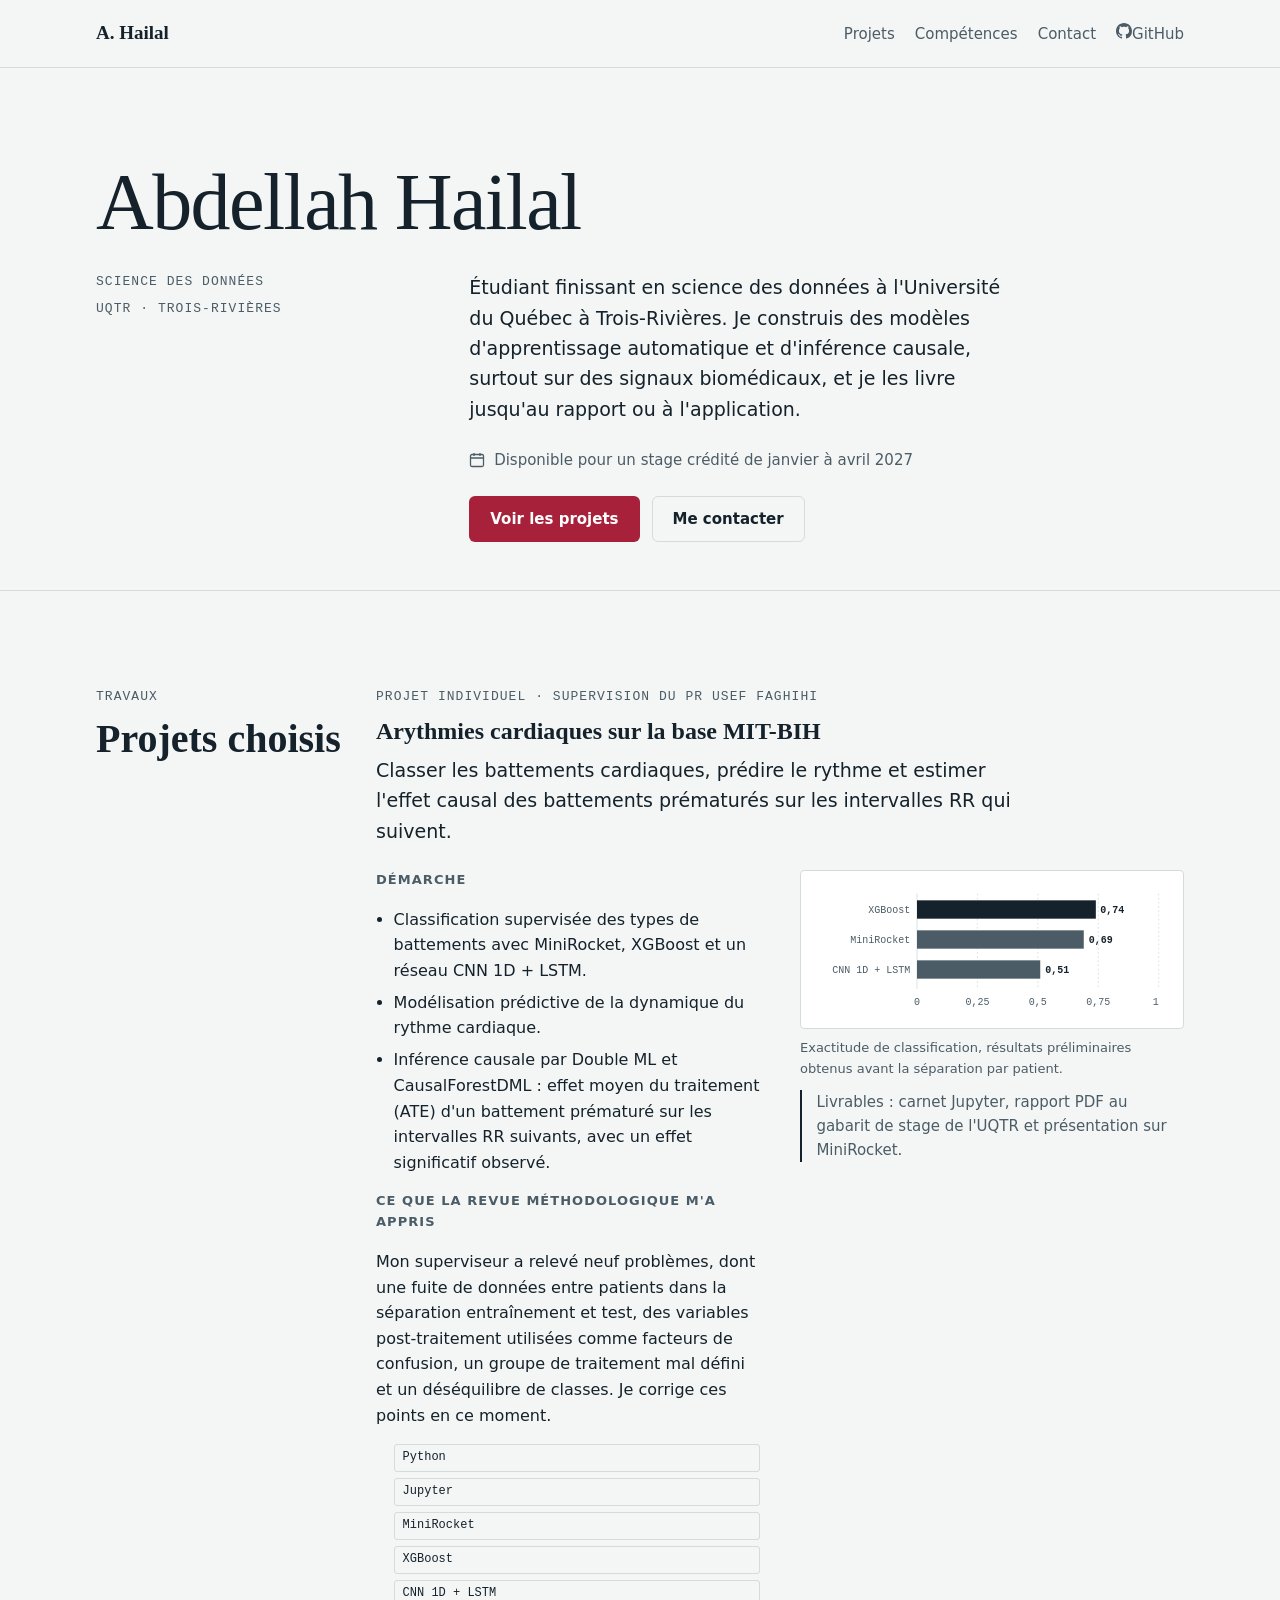
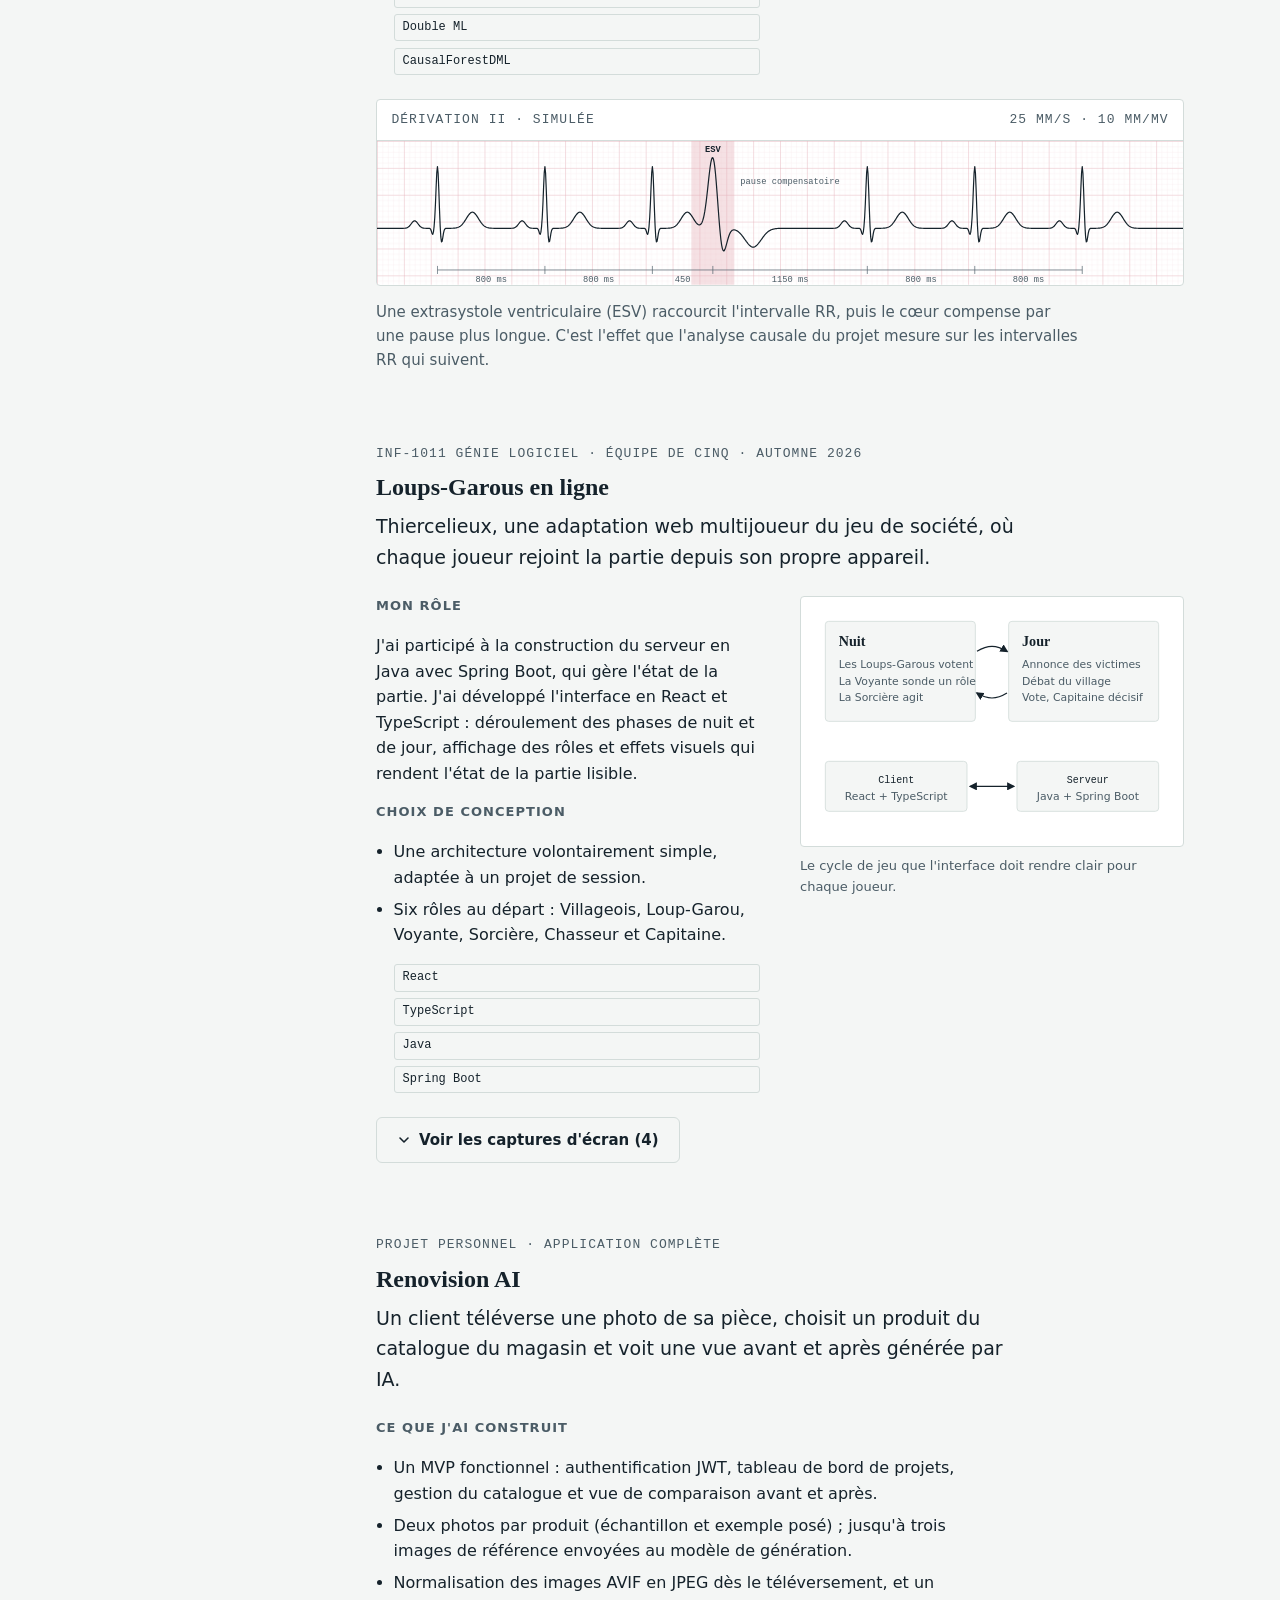
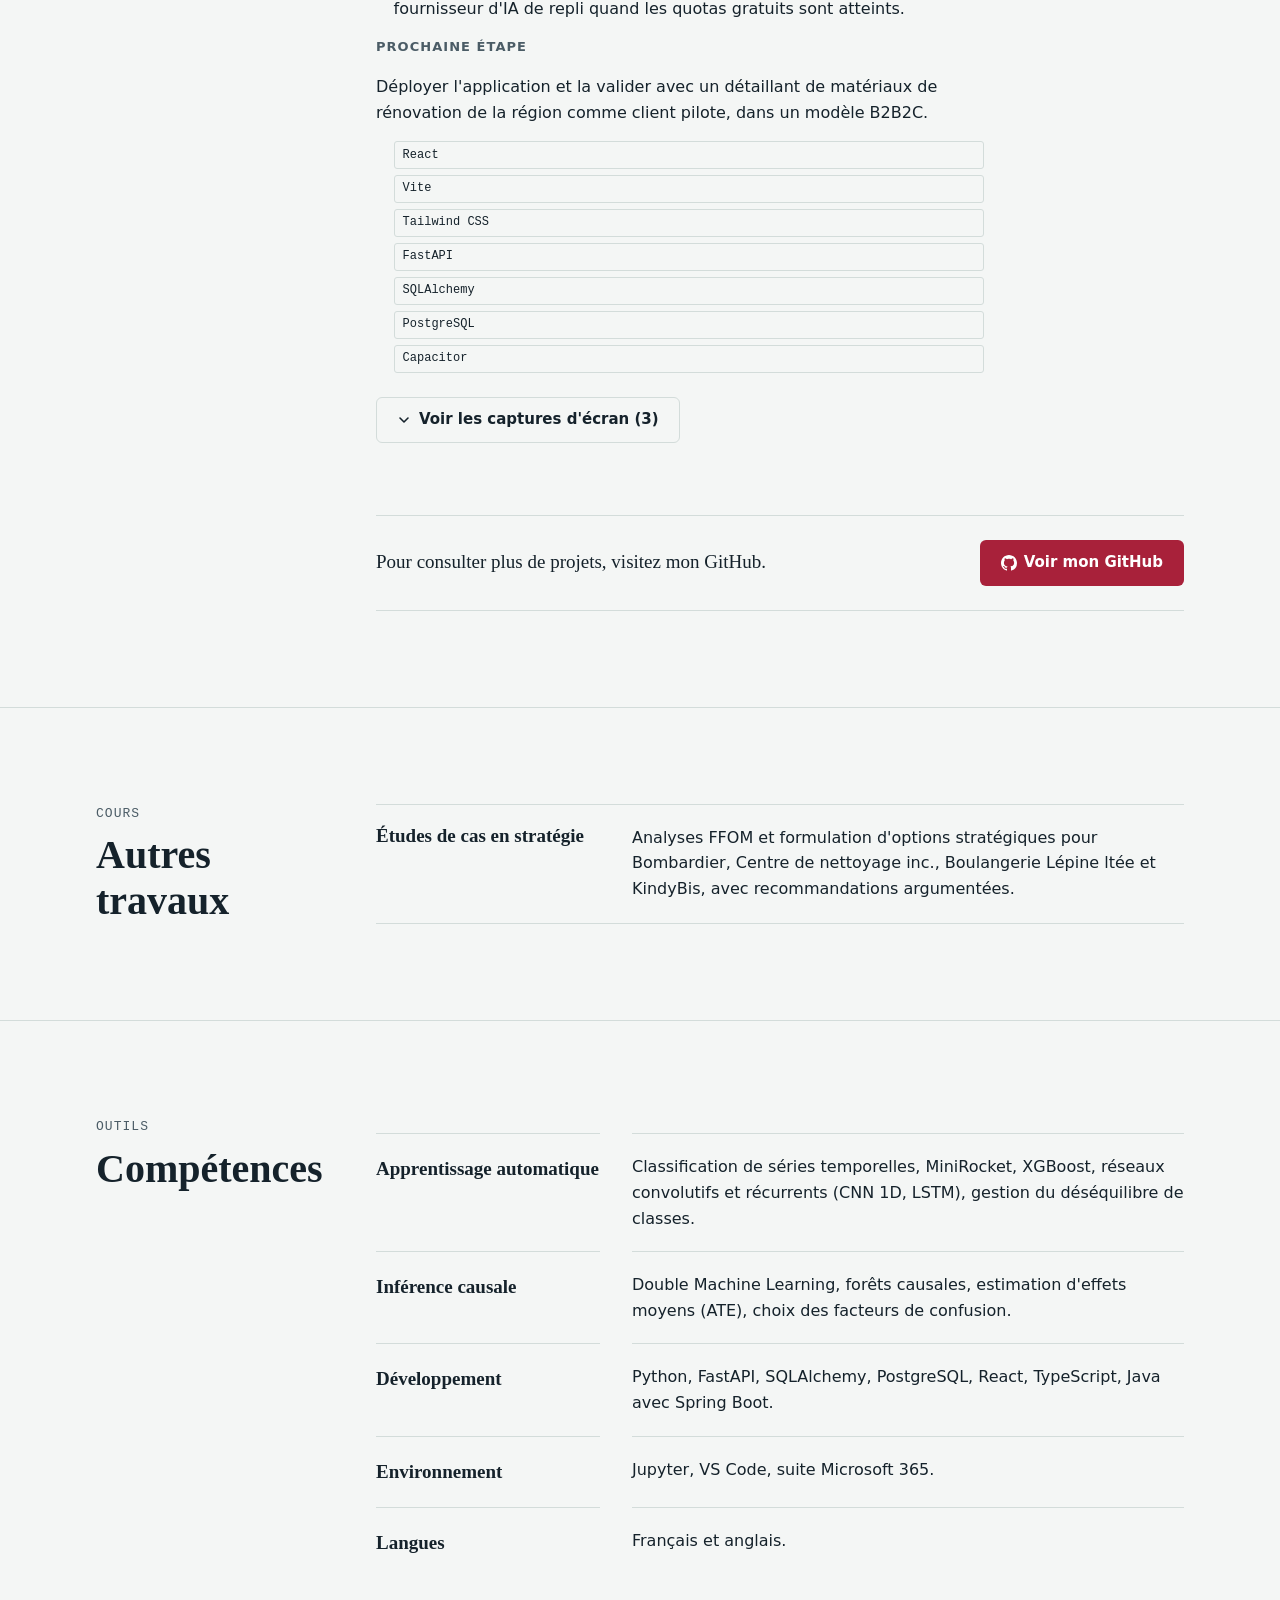
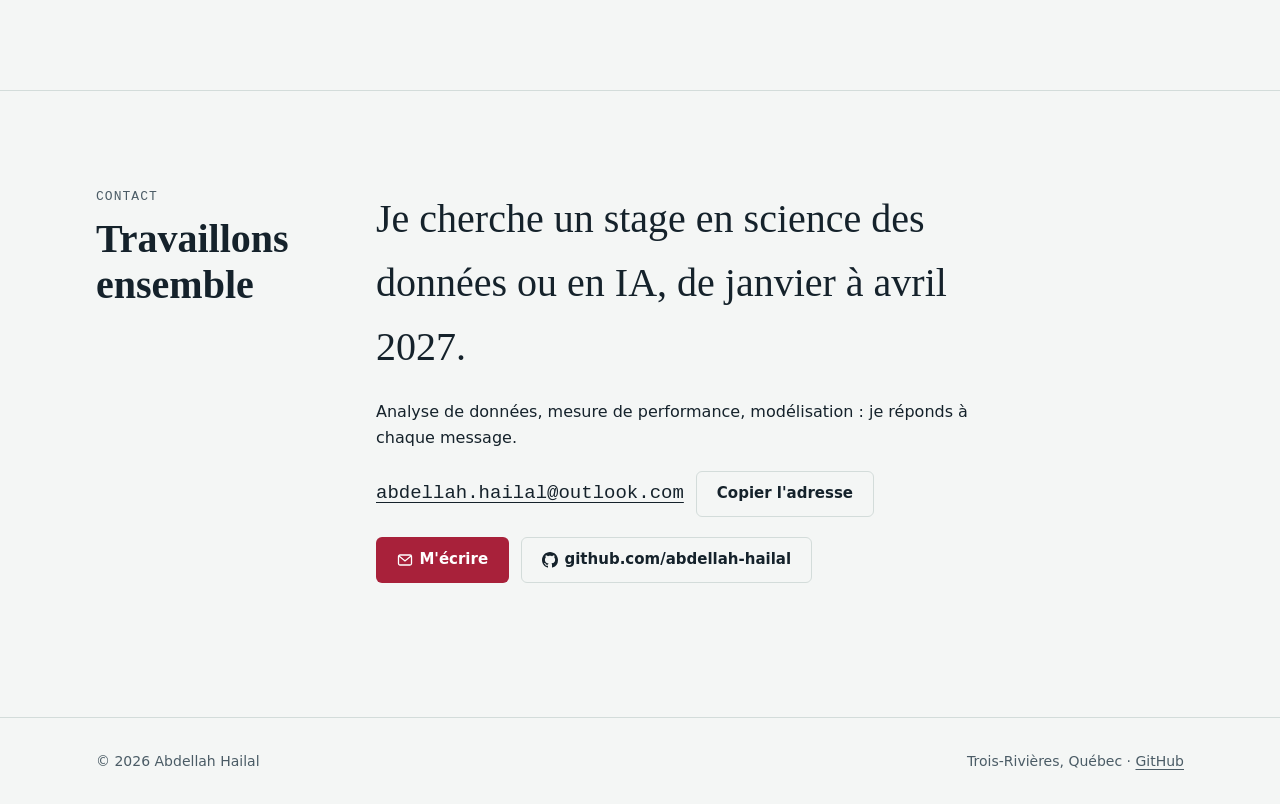
==== index.html @ 1c00f809 "Premier déploiement du portfolio Co-Authored-By: Claude Opus 5.5 <noreply@anthropic.com> Claude-Sess" ====
<!doctype html>
<html lang="fr-CA">
<head>
  <meta charset="utf-8">
  <meta name="viewport" content="width=device-width, initial-scale=1, viewport-fit=cover">
  <title>Abdellah Hailal · Science des données</title>
  <meta name="description" content="Portfolio d'Abdellah Hailal, étudiant finissant en science des données à l'UQTR : classification d'arythmies cardiaques, inférence causale, développement web et IA appliquée.">
  <meta name="author" content="Abdellah Hailal">
  <link rel="canonical" href="https://hailal.com/">
  <meta name="theme-color" content="#F4F6F5" media="(prefers-color-scheme: light)">
  <meta name="theme-color" content="#0E151A" media="(prefers-color-scheme: dark)">
  <meta property="og:type" content="profile">
  <meta property="og:locale" content="fr_CA">
  <meta property="og:site_name" content="Abdellah Hailal">
  <meta property="og:title" content="Abdellah Hailal · Science des données">
  <meta property="og:description" content="Apprentissage automatique appliqué, inférence causale et signaux biomédicaux. Disponible pour un stage de janvier à avril 2027.">
  <meta property="og:url" content="https://hailal.com/">
  <meta property="og:image" content="https://hailal.com/assets/img/og-image.png">
  <meta property="og:image:width" content="1200">
  <meta property="og:image:height" content="630">
  <meta property="og:image:alt" content="Abdellah Hailal, science des données, sur un tracé ECG">
  <meta name="twitter:card" content="summary_large_image">
  <link rel="icon" href="assets/img/favicon.svg" type="image/svg+xml">
  <link rel="stylesheet" href="assets/css/styles.css">
  <script src="assets/js/main.js" defer></script>
  <script type="application/ld+json">
  {"@context":"https://schema.org","@type":"Person","name":"Abdellah Hailal","jobTitle":"Étudiant en science des données","email":"mailto:abdellah.hailal@outlook.com","url":"https://hailal.com/","sameAs":["https://github.com/abdellah-hailal"],"alumniOf":{"@type":"CollegeOrUniversity","name":"Université du Québec à Trois-Rivières"},"address":{"@type":"PostalAddress","addressLocality":"Trois-Rivières","addressRegion":"QC","addressCountry":"CA"},"knowsAbout":["Apprentissage automatique","Inférence causale","Signaux biomédicaux","Science des données"]}
  </script>
</head>
<body>
<a class="skip" href="#contenu">Aller au contenu</a>

<header class="site-header">
  <div class="wrap">
    <a class="brand" href="#haut">A. Hailal</a>
    <nav class="nav" aria-label="Navigation principale">
      <ul>
        <li><a href="#projets">Projets</a></li>
        <li class="nav-hide"><a href="#competences">Compétences</a></li>
        <li><a href="#contact">Contact</a></li>
        <li><a class="ext" href="https://github.com/abdellah-hailal" rel="noopener" target="_blank"><svg width="16" height="16" viewBox="0 0 16 16" aria-hidden="true" focusable="false"><path fill="currentColor" d="M8 0C3.58 0 0 3.58 0 8c0 3.54 2.29 6.53 5.47 7.59.4.07.55-.17.55-.38 0-.19-.01-.82-.01-1.49-2.01.37-2.53-.49-2.69-.94-.09-.23-.48-.94-.82-1.13-.28-.15-.68-.52-.01-.53.63-.01 1.08.58 1.23.82.72 1.21 1.87.87 2.33.66.07-.52.28-.87.51-1.07-1.78-.2-3.64-.89-3.64-3.95 0-.87.31-1.59.82-2.15-.08-.2-.36-1.02.08-2.12 0 0 .67-.21 2.2.82.64-.18 1.32-.27 2-.27.68 0 1.36.09 2 .27 1.53-1.04 2.2-.82 2.2-.82.44 1.1.16 1.92.08 2.12.51.56.82 1.27.82 2.15 0 3.07-1.87 3.75-3.65 3.95.29.25.54.73.54 1.48 0 1.07-.01 1.93-.01 2.2 0 .21.15.46.55.38A8.013 8.013 0 0016 8c0-4.42-3.58-8-8-8z"/></svg>GitHub<span class="visually-hidden"> (nouvel onglet)</span></a></li>
      </ul>
    </nav>
  </div>
</header>

<main id="contenu">
  <section class="hero" id="haut" aria-labelledby="titre">
    <div class="wrap">
      <div class="hero-grid">
        <h1 id="titre">Abdellah Hailal</h1>
        <div class="hero-meta">
          <span class="label">Science des données</span>
          <span class="label">UQTR · Trois-Rivières</span>
        </div>
        <div class="hero-body">
          <p class="lead">Étudiant finissant en science des données à l'Université du Québec à Trois-Rivières. Je construis des modèles d'apprentissage automatique et d'inférence causale, surtout sur des signaux biomédicaux, et je les livre jusqu'au rapport ou à l'application.</p>
          <p class="status">
            <svg width="16" height="16" viewBox="0 0 16 16" aria-hidden="true" focusable="false"><rect x="1.5" y="2.5" width="13" height="12" rx="1.5" fill="none" stroke="currentColor" stroke-width="1.3"/><path d="M1.5 6h13M5 1v3M11 1v3" stroke="currentColor" stroke-width="1.3" fill="none"/></svg>
            Disponible pour un stage crédité de janvier à avril 2027
          </p>
          <div class="actions">
            <a class="btn btn-primary" href="#projets">Voir les projets</a>
            <a class="btn btn-ghost" href="#contact">Me contacter</a>
          </div>
        </div>
      </div>

    </div>
  </section>

  <section class="section" id="projets" aria-labelledby="projets-titre">
    <div class="wrap section-grid">
      <div class="section-head">
        <span class="label">Travaux</span>
        <h2 id="projets-titre">Projets choisis</h2>
      </div>
      <div class="section-body">

        <article class="project" aria-labelledby="p1">
          <div class="project-top">
            <span class="label">Projet individuel · Supervision du Pr Usef Faghihi</span>
            <h3 id="p1">Arythmies cardiaques sur la base MIT-BIH</h3>
            <p class="summary">Classer les battements cardiaques, prédire le rythme et estimer l'effet causal des battements prématurés sur les intervalles RR qui suivent.</p>
          </div>
          <div class="project-cols">
            <div class="prose">
              <h4>Démarche</h4>
              <ul>
                <li>Classification supervisée des types de battements avec MiniRocket, XGBoost et un réseau CNN 1D + LSTM.</li>
                <li>Modélisation prédictive de la dynamique du rythme cardiaque.</li>
                <li>Inférence causale par Double ML et CausalForestDML : effet moyen du traitement (ATE) d'un battement prématuré sur les intervalles RR suivants, avec un effet significatif observé.</li>
              </ul>
              <h4>Ce que la revue méthodologique m'a appris</h4>
              <p>Mon superviseur a relevé neuf problèmes, dont une fuite de données entre patients dans la séparation entraînement et test, des variables post-traitement utilisées comme facteurs de confusion, un groupe de traitement mal défini et un déséquilibre de classes. Je corrige ces points en ce moment.</p>
              <ul class="tags" aria-label="Outils">
                <li>Python</li><li>Jupyter</li><li>MiniRocket</li><li>XGBoost</li><li>CNN 1D + LSTM</li><li>Double ML</li><li>CausalForestDML</li>
              </ul>
            </div>
            <figure class="figure">
              <div class="panel">
                <svg class="chart" viewBox="0 0 420 150" role="img" aria-labelledby="c1t c1d">
                  <title id="c1t">Exactitude par modèle</title>
                  <desc id="c1d">XGBoost 0,74, MiniRocket 0,69, CNN 1D plus LSTM 0,51, sur une échelle de 0 à 1.</desc>
                  <g>
                    <line class="axis" x1="120" y1="8" x2="120" y2="122"/>
                    <line class="axis" x1="192.5" y1="8" x2="192.5" y2="122" stroke-dasharray="2 3"/>
                    <line class="axis" x1="265" y1="8" x2="265" y2="122" stroke-dasharray="2 3"/>
                    <line class="axis" x1="337.5" y1="8" x2="337.5" y2="122" stroke-dasharray="2 3"/>
                    <line class="axis" x1="410" y1="8" x2="410" y2="122" stroke-dasharray="2 3"/>
                  </g>
                  <text x="112" y="31" text-anchor="end">XGBoost</text>
                  <rect class="bar-top" x="120" y="16" width="214.6" height="22"/>
                  <text class="val" x="340" y="31">0,74</text>
                  <text x="112" y="67" text-anchor="end">MiniRocket</text>
                  <rect class="bar" x="120" y="52" width="200.1" height="22"/>
                  <text class="val" x="326" y="67">0,69</text>
                  <text x="112" y="103" text-anchor="end">CNN 1D + LSTM</text>
                  <rect class="bar" x="120" y="88" width="147.9" height="22"/>
                  <text class="val" x="274" y="103">0,51</text>
                  <text x="120" y="142" text-anchor="middle">0</text>
                  <text x="192.5" y="142" text-anchor="middle">0,25</text>
                  <text x="265" y="142" text-anchor="middle">0,5</text>
                  <text x="337.5" y="142" text-anchor="middle">0,75</text>
                  <text x="410" y="142" text-anchor="end">1</text>
                </svg>
              </div>
              <figcaption>Exactitude de classification, résultats préliminaires obtenus avant la séparation par patient.</figcaption>
              <p class="note">Livrables : carnet Jupyter, rapport PDF au gabarit de stage de l'UQTR et présentation sur MiniRocket.</p>
            </figure>
          </div>
          <figure class="strip" aria-labelledby="strip-cap">
            <div class="strip-frame">
              <div class="strip-head">
                <span class="label">Dérivation II · simulée</span>
                <span class="label">25 mm/s · 10 mm/mV</span>
              </div>
              <svg viewBox="0 0 1200 214" role="img" aria-labelledby="ecg-title ecg-desc">
                <title id="ecg-title">Tracé ECG avec une extrasystole ventriculaire</title>
                <desc id="ecg-desc">Six secondes de rythme sinusal à intervalles RR de 800 ms, interrompu par une extrasystole ventriculaire précoce à 450 ms suivie d'une pause compensatoire de 1150 ms.</desc>
                <defs>
                  <pattern id="g-minor" width="8" height="8" patternUnits="userSpaceOnUse"><path d="M8 0H0V8" fill="none" class="grid-minor" stroke-width="0.6"/></pattern>
                  <pattern id="g-major" width="40" height="40" patternUnits="userSpaceOnUse"><rect width="40" height="40" fill="url(#g-minor)"/><path d="M40 0H0V40" fill="none" class="grid-major" stroke-width="1"/></pattern>
                </defs>
                <rect width="1200" height="214" fill="url(#g-major)"/>
                <rect class="pvc-band" x="468" y="0" width="64" height="214"/>
                <path class="trace" pathLength="1" d="M0.0 130.0 L1.0 130.0 L2.0 130.0 L3.0 130.0 L4.0 130.0 L5.0 130.0 L6.0 130.0 L7.0 130.0 L8.0 130.0 L9.0 130.0 L10.0 130.0 L11.0 130.0 L12.0 130.0 L13.0 130.0 L14.0 130.0 L15.0 130.0 L16.0 130.0 L17.0 130.0 L18.0 130.0 L19.0 130.0 L20.0 130.0 L21.0 130.0 L22.0 130.0 L23.0 130.0 L24.0 130.0 L25.0 130.0 L26.0 130.0 L27.0 130.0 L28.0 130.0 L29.0 130.0 L30.0 130.0 L31.0 130.0 L32.0 130.0 L33.0 130.0 L34.0 130.0 L35.0 130.0 L36.0 130.0 L37.0 130.0 L38.0 130.0 L39.0 130.0 L40.0 129.9 L41.0 129.9 L42.0 129.8 L43.0 129.6 L44.0 129.4 L45.0 129.0 L46.0 128.5 L47.0 127.8 L48.0 126.9 L49.0 125.8 L50.0 124.5 L51.0 123.2 L52.0 121.9 L53.0 120.6 L54.0 119.7 L55.0 119.0 L56.0 118.8 L57.0 119.0 L58.0 119.7 L59.0 120.6 L60.0 121.9 L61.0 123.2 L62.0 124.5 L63.0 125.8 L64.0 126.9 L65.0 127.8 L66.0 128.5 L67.0 129.0 L68.0 129.4 L69.0 129.6 L70.0 129.8 L71.0 129.9 L72.0 129.9 L73.0 130.0 L74.0 130.0 L75.0 130.0 L76.0 130.0 L77.0 130.0 L78.0 130.1 L79.0 130.4 L80.0 131.7 L81.0 134.4 L82.0 137.8 L83.0 139.0 L84.0 135.7 L85.0 127.4 L86.0 114.0 L87.0 94.1 L88.0 69.2 L89.0 47.1 L90.0 38.2 L91.0 48.0 L92.0 72.2 L93.0 101.0 L94.0 126.0 L95.0 142.8 L96.0 150.2 L97.0 149.2 L98.0 143.5 L99.0 137.3 L100.0 133.0 L101.0 131.0 L102.0 130.2 L103.0 130.0 L104.0 130.0 L105.0 130.0 L106.0 130.0 L107.0 130.0 L108.0 130.0 L109.0 130.0 L110.0 130.0 L111.0 129.9 L112.0 129.9 L113.0 129.9 L114.0 129.8 L115.0 129.7 L116.0 129.6 L117.0 129.5 L118.0 129.3 L119.0 129.1 L120.0 128.8 L121.0 128.4 L122.0 128.0 L123.0 127.4 L124.0 126.8 L125.0 126.0 L126.0 125.1 L127.0 124.0 L128.0 122.8 L129.0 121.5 L130.0 120.1 L131.0 118.6 L132.0 117.1 L133.0 115.4 L134.0 113.8 L135.0 112.3 L136.0 110.8 L137.0 109.4 L138.0 108.3 L139.0 107.3 L140.0 106.6 L141.0 106.1 L142.0 106.0 L143.0 106.1 L144.0 106.6 L145.0 107.3 L146.0 108.3 L147.0 109.4 L148.0 110.8 L149.0 112.3 L150.0 113.8 L151.0 115.4 L152.0 117.1 L153.0 118.6 L154.0 120.1 L155.0 121.5 L156.0 122.8 L157.0 124.0 L158.0 125.1 L159.0 126.0 L160.0 126.8 L161.0 127.4 L162.0 128.0 L163.0 128.4 L164.0 128.8 L165.0 129.1 L166.0 129.3 L167.0 129.5 L168.0 129.6 L169.0 129.7 L170.0 129.8 L171.0 129.9 L172.0 129.9 L173.0 129.9 L174.0 130.0 L175.0 130.0 L176.0 130.0 L177.0 130.0 L178.0 130.0 L179.0 130.0 L180.0 130.0 L181.0 130.0 L182.0 130.0 L183.0 130.0 L184.0 130.0 L185.0 130.0 L186.0 130.0 L187.0 130.0 L188.0 130.0 L189.0 130.0 L190.0 130.0 L191.0 130.0 L192.0 130.0 L193.0 130.0 L194.0 130.0 L195.0 130.0 L196.0 130.0 L197.0 130.0 L198.0 130.0 L199.0 130.0 L200.0 129.9 L201.0 129.9 L202.0 129.8 L203.0 129.6 L204.0 129.4 L205.0 129.0 L206.0 128.5 L207.0 127.8 L208.0 126.9 L209.0 125.8 L210.0 124.5 L211.0 123.2 L212.0 121.9 L213.0 120.6 L214.0 119.7 L215.0 119.0 L216.0 118.8 L217.0 119.0 L218.0 119.7 L219.0 120.6 L220.0 121.9 L221.0 123.2 L222.0 124.5 L223.0 125.8 L224.0 126.9 L225.0 127.8 L226.0 128.5 L227.0 129.0 L228.0 129.4 L229.0 129.6 L230.0 129.8 L231.0 129.9 L232.0 129.9 L233.0 130.0 L234.0 130.0 L235.0 130.0 L236.0 130.0 L237.0 130.0 L238.0 130.1 L239.0 130.4 L240.0 131.7 L241.0 134.4 L242.0 137.8 L243.0 139.0 L244.0 135.7 L245.0 127.4 L246.0 114.0 L247.0 94.1 L248.0 69.2 L249.0 47.1 L250.0 38.2 L251.0 48.0 L252.0 72.2 L253.0 101.0 L254.0 126.0 L255.0 142.8 L256.0 150.2 L257.0 149.2 L258.0 143.5 L259.0 137.3 L260.0 133.0 L261.0 131.0 L262.0 130.2 L263.0 130.0 L264.0 130.0 L265.0 130.0 L266.0 130.0 L267.0 130.0 L268.0 130.0 L269.0 130.0 L270.0 130.0 L271.0 129.9 L272.0 129.9 L273.0 129.9 L274.0 129.8 L275.0 129.7 L276.0 129.6 L277.0 129.5 L278.0 129.3 L279.0 129.1 L280.0 128.8 L281.0 128.4 L282.0 128.0 L283.0 127.4 L284.0 126.8 L285.0 126.0 L286.0 125.1 L287.0 124.0 L288.0 122.8 L289.0 121.5 L290.0 120.1 L291.0 118.6 L292.0 117.1 L293.0 115.4 L294.0 113.8 L295.0 112.3 L296.0 110.8 L297.0 109.4 L298.0 108.3 L299.0 107.3 L300.0 106.6 L301.0 106.1 L302.0 106.0 L303.0 106.1 L304.0 106.6 L305.0 107.3 L306.0 108.3 L307.0 109.4 L308.0 110.8 L309.0 112.3 L310.0 113.8 L311.0 115.4 L312.0 117.1 L313.0 118.6 L314.0 120.1 L315.0 121.5 L316.0 122.8 L317.0 124.0 L318.0 125.1 L319.0 126.0 L320.0 126.8 L321.0 127.4 L322.0 128.0 L323.0 128.4 L324.0 128.8 L325.0 129.1 L326.0 129.3 L327.0 129.5 L328.0 129.6 L329.0 129.7 L330.0 129.8 L331.0 129.9 L332.0 129.9 L333.0 129.9 L334.0 130.0 L335.0 130.0 L336.0 130.0 L337.0 130.0 L338.0 130.0 L339.0 130.0 L340.0 130.0 L341.0 130.0 L342.0 130.0 L343.0 130.0 L344.0 130.0 L345.0 130.0 L346.0 130.0 L347.0 130.0 L348.0 130.0 L349.0 130.0 L350.0 130.0 L351.0 130.0 L352.0 130.0 L353.0 130.0 L354.0 130.0 L355.0 130.0 L356.0 130.0 L357.0 130.0 L358.0 130.0 L359.0 130.0 L360.0 129.9 L361.0 129.9 L362.0 129.8 L363.0 129.6 L364.0 129.4 L365.0 129.0 L366.0 128.5 L367.0 127.8 L368.0 126.9 L369.0 125.8 L370.0 124.5 L371.0 123.2 L372.0 121.9 L373.0 120.6 L374.0 119.7 L375.0 119.0 L376.0 118.8 L377.0 119.0 L378.0 119.7 L379.0 120.6 L380.0 121.9 L381.0 123.2 L382.0 124.5 L383.0 125.8 L384.0 126.9 L385.0 127.8 L386.0 128.5 L387.0 129.0 L388.0 129.4 L389.0 129.6 L390.0 129.8 L391.0 129.9 L392.0 129.9 L393.0 130.0 L394.0 130.0 L395.0 130.0 L396.0 130.0 L397.0 130.0 L398.0 130.1 L399.0 130.4 L400.0 131.7 L401.0 134.4 L402.0 137.8 L403.0 139.0 L404.0 135.7 L405.0 127.4 L406.0 114.0 L407.0 94.1 L408.0 69.2 L409.0 47.1 L410.0 38.2 L411.0 48.0 L412.0 72.2 L413.0 101.0 L414.0 126.0 L415.0 142.8 L416.0 150.2 L417.0 149.2 L418.0 143.5 L419.0 137.3 L420.0 133.0 L421.0 131.0 L422.0 130.2 L423.0 130.0 L424.0 130.0 L425.0 130.0 L426.0 130.0 L427.0 130.0 L428.0 130.0 L429.0 130.0 L430.0 130.0 L431.0 129.9 L432.0 129.9 L433.0 129.9 L434.0 129.8 L435.0 129.7 L436.0 129.6 L437.0 129.5 L438.0 129.3 L439.0 129.1 L440.0 128.8 L441.0 128.4 L442.0 128.0 L443.0 127.4 L444.0 126.8 L445.0 126.0 L446.0 125.1 L447.0 124.0 L448.0 122.8 L449.0 121.5 L450.0 120.1 L451.0 118.6 L452.0 117.1 L453.0 115.4 L454.0 113.8 L455.0 112.3 L456.0 110.8 L457.0 109.4 L458.0 108.3 L459.0 107.3 L460.0 106.6 L461.0 106.1 L462.0 106.0 L463.0 106.1 L464.0 106.6 L465.0 107.3 L466.0 108.3 L467.0 109.4 L468.0 110.8 L469.0 112.3 L470.0 113.8 L471.0 115.4 L472.0 117.0 L473.0 118.6 L474.0 120.0 L475.0 121.4 L476.0 122.5 L477.0 123.5 L478.0 124.3 L479.0 124.8 L480.0 124.9 L481.0 124.7 L482.0 124.0 L483.0 122.8 L484.0 120.9 L485.0 118.2 L486.0 114.7 L487.0 110.2 L488.0 104.8 L489.0 98.3 L490.0 90.9 L491.0 82.6 L492.0 73.8 L493.0 64.5 L494.0 55.3 L495.0 46.6 L496.0 38.7 L497.0 32.3 L498.0 27.6 L499.0 25.0 L500.0 24.9 L501.0 27.3 L502.0 32.3 L503.0 39.7 L504.0 49.2 L505.0 60.6 L506.0 73.3 L507.0 86.8 L508.0 100.5 L509.0 113.8 L510.0 126.3 L511.0 137.4 L512.0 146.8 L513.0 154.2 L514.0 159.4 L515.0 162.5 L516.0 163.7 L517.0 163.2 L518.0 161.3 L519.0 158.5 L520.0 155.0 L521.0 151.2 L522.0 147.5 L523.0 144.0 L524.0 141.0 L525.0 138.4 L526.0 136.4 L527.0 134.8 L528.0 133.7 L529.0 132.9 L530.0 132.5 L531.0 132.3 L532.0 132.3 L533.0 132.5 L534.0 132.8 L535.0 133.3 L536.0 133.8 L537.0 134.5 L538.0 135.2 L539.0 136.1 L540.0 137.0 L541.0 138.0 L542.0 139.1 L543.0 140.3 L544.0 141.5 L545.0 142.8 L546.0 144.2 L547.0 145.6 L548.0 147.0 L549.0 148.4 L550.0 149.8 L551.0 151.1 L552.0 152.4 L553.0 153.6 L554.0 154.7 L555.0 155.7 L556.0 156.5 L557.0 157.1 L558.0 157.6 L559.0 157.9 L560.0 158.0 L561.0 157.9 L562.0 157.6 L563.0 157.1 L564.0 156.5 L565.0 155.7 L566.0 154.7 L567.0 153.6 L568.0 152.4 L569.0 151.1 L570.0 149.8 L571.0 148.4 L572.0 147.0 L573.0 145.6 L574.0 144.2 L575.0 142.8 L576.0 141.5 L577.0 140.3 L578.0 139.1 L579.0 138.0 L580.0 137.0 L581.0 136.1 L582.0 135.2 L583.0 134.5 L584.0 133.8 L585.0 133.2 L586.0 132.7 L587.0 132.2 L588.0 131.8 L589.0 131.5 L590.0 131.2 L591.0 131.0 L592.0 130.8 L593.0 130.6 L594.0 130.5 L595.0 130.4 L596.0 130.3 L597.0 130.2 L598.0 130.2 L599.0 130.1 L600.0 130.1 L601.0 130.1 L602.0 130.1 L603.0 130.0 L604.0 130.0 L605.0 130.0 L606.0 130.0 L607.0 130.0 L608.0 130.0 L609.0 130.0 L610.0 130.0 L611.0 130.0 L612.0 130.0 L613.0 130.0 L614.0 130.0 L615.0 130.0 L616.0 130.0 L617.0 130.0 L618.0 130.0 L619.0 130.0 L620.0 130.0 L621.0 130.0 L622.0 130.0 L623.0 130.0 L624.0 130.0 L625.0 130.0 L626.0 130.0 L627.0 130.0 L628.0 130.0 L629.0 130.0 L630.0 130.0 L631.0 130.0 L632.0 130.0 L633.0 130.0 L634.0 130.0 L635.0 130.0 L636.0 130.0 L637.0 130.0 L638.0 130.0 L639.0 130.0 L640.0 130.0 L641.0 130.0 L642.0 130.0 L643.0 130.0 L644.0 130.0 L645.0 130.0 L646.0 130.0 L647.0 130.0 L648.0 130.0 L649.0 130.0 L650.0 130.0 L651.0 130.0 L652.0 130.0 L653.0 130.0 L654.0 130.0 L655.0 130.0 L656.0 130.0 L657.0 130.0 L658.0 130.0 L659.0 130.0 L660.0 130.0 L661.0 130.0 L662.0 130.0 L663.0 130.0 L664.0 130.0 L665.0 130.0 L666.0 130.0 L667.0 130.0 L668.0 130.0 L669.0 130.0 L670.0 130.0 L671.0 130.0 L672.0 130.0 L673.0 130.0 L674.0 130.0 L675.0 130.0 L676.0 130.0 L677.0 130.0 L678.0 130.0 L679.0 130.0 L680.0 129.9 L681.0 129.9 L682.0 129.8 L683.0 129.6 L684.0 129.4 L685.0 129.0 L686.0 128.5 L687.0 127.8 L688.0 126.9 L689.0 125.8 L690.0 124.5 L691.0 123.2 L692.0 121.9 L693.0 120.6 L694.0 119.7 L695.0 119.0 L696.0 118.8 L697.0 119.0 L698.0 119.7 L699.0 120.6 L700.0 121.9 L701.0 123.2 L702.0 124.5 L703.0 125.8 L704.0 126.9 L705.0 127.8 L706.0 128.5 L707.0 129.0 L708.0 129.4 L709.0 129.6 L710.0 129.8 L711.0 129.9 L712.0 129.9 L713.0 130.0 L714.0 130.0 L715.0 130.0 L716.0 130.0 L717.0 130.0 L718.0 130.1 L719.0 130.4 L720.0 131.7 L721.0 134.4 L722.0 137.8 L723.0 139.0 L724.0 135.7 L725.0 127.4 L726.0 114.0 L727.0 94.1 L728.0 69.2 L729.0 47.1 L730.0 38.2 L731.0 48.0 L732.0 72.2 L733.0 101.0 L734.0 126.0 L735.0 142.8 L736.0 150.2 L737.0 149.2 L738.0 143.5 L739.0 137.3 L740.0 133.0 L741.0 131.0 L742.0 130.2 L743.0 130.0 L744.0 130.0 L745.0 130.0 L746.0 130.0 L747.0 130.0 L748.0 130.0 L749.0 130.0 L750.0 130.0 L751.0 129.9 L752.0 129.9 L753.0 129.9 L754.0 129.8 L755.0 129.7 L756.0 129.6 L757.0 129.5 L758.0 129.3 L759.0 129.1 L760.0 128.8 L761.0 128.4 L762.0 128.0 L763.0 127.4 L764.0 126.8 L765.0 126.0 L766.0 125.1 L767.0 124.0 L768.0 122.8 L769.0 121.5 L770.0 120.1 L771.0 118.6 L772.0 117.1 L773.0 115.4 L774.0 113.8 L775.0 112.3 L776.0 110.8 L777.0 109.4 L778.0 108.3 L779.0 107.3 L780.0 106.6 L781.0 106.1 L782.0 106.0 L783.0 106.1 L784.0 106.6 L785.0 107.3 L786.0 108.3 L787.0 109.4 L788.0 110.8 L789.0 112.3 L790.0 113.8 L791.0 115.4 L792.0 117.1 L793.0 118.6 L794.0 120.1 L795.0 121.5 L796.0 122.8 L797.0 124.0 L798.0 125.1 L799.0 126.0 L800.0 126.8 L801.0 127.4 L802.0 128.0 L803.0 128.4 L804.0 128.8 L805.0 129.1 L806.0 129.3 L807.0 129.5 L808.0 129.6 L809.0 129.7 L810.0 129.8 L811.0 129.9 L812.0 129.9 L813.0 129.9 L814.0 130.0 L815.0 130.0 L816.0 130.0 L817.0 130.0 L818.0 130.0 L819.0 130.0 L820.0 130.0 L821.0 130.0 L822.0 130.0 L823.0 130.0 L824.0 130.0 L825.0 130.0 L826.0 130.0 L827.0 130.0 L828.0 130.0 L829.0 130.0 L830.0 130.0 L831.0 130.0 L832.0 130.0 L833.0 130.0 L834.0 130.0 L835.0 130.0 L836.0 130.0 L837.0 130.0 L838.0 130.0 L839.0 130.0 L840.0 129.9 L841.0 129.9 L842.0 129.8 L843.0 129.6 L844.0 129.4 L845.0 129.0 L846.0 128.5 L847.0 127.8 L848.0 126.9 L849.0 125.8 L850.0 124.5 L851.0 123.2 L852.0 121.9 L853.0 120.6 L854.0 119.7 L855.0 119.0 L856.0 118.8 L857.0 119.0 L858.0 119.7 L859.0 120.6 L860.0 121.9 L861.0 123.2 L862.0 124.5 L863.0 125.8 L864.0 126.9 L865.0 127.8 L866.0 128.5 L867.0 129.0 L868.0 129.4 L869.0 129.6 L870.0 129.8 L871.0 129.9 L872.0 129.9 L873.0 130.0 L874.0 130.0 L875.0 130.0 L876.0 130.0 L877.0 130.0 L878.0 130.1 L879.0 130.4 L880.0 131.7 L881.0 134.4 L882.0 137.8 L883.0 139.0 L884.0 135.7 L885.0 127.4 L886.0 114.0 L887.0 94.1 L888.0 69.2 L889.0 47.1 L890.0 38.2 L891.0 48.0 L892.0 72.2 L893.0 101.0 L894.0 126.0 L895.0 142.8 L896.0 150.2 L897.0 149.2 L898.0 143.5 L899.0 137.3 L900.0 133.0 L901.0 131.0 L902.0 130.2 L903.0 130.0 L904.0 130.0 L905.0 130.0 L906.0 130.0 L907.0 130.0 L908.0 130.0 L909.0 130.0 L910.0 130.0 L911.0 129.9 L912.0 129.9 L913.0 129.9 L914.0 129.8 L915.0 129.7 L916.0 129.6 L917.0 129.5 L918.0 129.3 L919.0 129.1 L920.0 128.8 L921.0 128.4 L922.0 128.0 L923.0 127.4 L924.0 126.8 L925.0 126.0 L926.0 125.1 L927.0 124.0 L928.0 122.8 L929.0 121.5 L930.0 120.1 L931.0 118.6 L932.0 117.1 L933.0 115.4 L934.0 113.8 L935.0 112.3 L936.0 110.8 L937.0 109.4 L938.0 108.3 L939.0 107.3 L940.0 106.6 L941.0 106.1 L942.0 106.0 L943.0 106.1 L944.0 106.6 L945.0 107.3 L946.0 108.3 L947.0 109.4 L948.0 110.8 L949.0 112.3 L950.0 113.8 L951.0 115.4 L952.0 117.1 L953.0 118.6 L954.0 120.1 L955.0 121.5 L956.0 122.8 L957.0 124.0 L958.0 125.1 L959.0 126.0 L960.0 126.8 L961.0 127.4 L962.0 128.0 L963.0 128.4 L964.0 128.8 L965.0 129.1 L966.0 129.3 L967.0 129.5 L968.0 129.6 L969.0 129.7 L970.0 129.8 L971.0 129.9 L972.0 129.9 L973.0 129.9 L974.0 130.0 L975.0 130.0 L976.0 130.0 L977.0 130.0 L978.0 130.0 L979.0 130.0 L980.0 130.0 L981.0 130.0 L982.0 130.0 L983.0 130.0 L984.0 130.0 L985.0 130.0 L986.0 130.0 L987.0 130.0 L988.0 130.0 L989.0 130.0 L990.0 130.0 L991.0 130.0 L992.0 130.0 L993.0 130.0 L994.0 130.0 L995.0 130.0 L996.0 130.0 L997.0 130.0 L998.0 130.0 L999.0 130.0 L1000.0 129.9 L1001.0 129.9 L1002.0 129.8 L1003.0 129.6 L1004.0 129.4 L1005.0 129.0 L1006.0 128.5 L1007.0 127.8 L1008.0 126.9 L1009.0 125.8 L1010.0 124.5 L1011.0 123.2 L1012.0 121.9 L1013.0 120.6 L1014.0 119.7 L1015.0 119.0 L1016.0 118.8 L1017.0 119.0 L1018.0 119.7 L1019.0 120.6 L1020.0 121.9 L1021.0 123.2 L1022.0 124.5 L1023.0 125.8 L1024.0 126.9 L1025.0 127.8 L1026.0 128.5 L1027.0 129.0 L1028.0 129.4 L1029.0 129.6 L1030.0 129.8 L1031.0 129.9 L1032.0 129.9 L1033.0 130.0 L1034.0 130.0 L1035.0 130.0 L1036.0 130.0 L1037.0 130.0 L1038.0 130.1 L1039.0 130.4 L1040.0 131.7 L1041.0 134.4 L1042.0 137.8 L1043.0 139.0 L1044.0 135.7 L1045.0 127.4 L1046.0 114.0 L1047.0 94.1 L1048.0 69.2 L1049.0 47.1 L1050.0 38.2 L1051.0 48.0 L1052.0 72.2 L1053.0 101.0 L1054.0 126.0 L1055.0 142.8 L1056.0 150.2 L1057.0 149.2 L1058.0 143.5 L1059.0 137.3 L1060.0 133.0 L1061.0 131.0 L1062.0 130.2 L1063.0 130.0 L1064.0 130.0 L1065.0 130.0 L1066.0 130.0 L1067.0 130.0 L1068.0 130.0 L1069.0 130.0 L1070.0 130.0 L1071.0 129.9 L1072.0 129.9 L1073.0 129.9 L1074.0 129.8 L1075.0 129.7 L1076.0 129.6 L1077.0 129.5 L1078.0 129.3 L1079.0 129.1 L1080.0 128.8 L1081.0 128.4 L1082.0 128.0 L1083.0 127.4 L1084.0 126.8 L1085.0 126.0 L1086.0 125.1 L1087.0 124.0 L1088.0 122.8 L1089.0 121.5 L1090.0 120.1 L1091.0 118.6 L1092.0 117.1 L1093.0 115.4 L1094.0 113.8 L1095.0 112.3 L1096.0 110.8 L1097.0 109.4 L1098.0 108.3 L1099.0 107.3 L1100.0 106.6 L1101.0 106.1 L1102.0 106.0 L1103.0 106.1 L1104.0 106.6 L1105.0 107.3 L1106.0 108.3 L1107.0 109.4 L1108.0 110.8 L1109.0 112.3 L1110.0 113.8 L1111.0 115.4 L1112.0 117.1 L1113.0 118.6 L1114.0 120.1 L1115.0 121.5 L1116.0 122.8 L1117.0 124.0 L1118.0 125.1 L1119.0 126.0 L1120.0 126.8 L1121.0 127.4 L1122.0 128.0 L1123.0 128.4 L1124.0 128.8 L1125.0 129.1 L1126.0 129.3 L1127.0 129.5 L1128.0 129.6 L1129.0 129.7 L1130.0 129.8 L1131.0 129.9 L1132.0 129.9 L1133.0 129.9 L1134.0 130.0 L1135.0 130.0 L1136.0 130.0 L1137.0 130.0 L1138.0 130.0 L1139.0 130.0 L1140.0 130.0 L1141.0 130.0 L1142.0 130.0 L1143.0 130.0 L1144.0 130.0 L1145.0 130.0 L1146.0 130.0 L1147.0 130.0 L1148.0 130.0 L1149.0 130.0 L1150.0 130.0 L1151.0 130.0 L1152.0 130.0 L1153.0 130.0 L1154.0 130.0 L1155.0 130.0 L1156.0 130.0 L1157.0 130.0 L1158.0 130.0 L1159.0 130.0 L1160.0 130.0 L1161.0 130.0 L1162.0 130.0 L1163.0 130.0 L1164.0 130.0 L1165.0 130.0 L1166.0 130.0 L1167.0 130.0 L1168.0 130.0 L1169.0 130.0 L1170.0 130.0 L1171.0 130.0 L1172.0 130.0 L1173.0 130.0 L1174.0 130.0 L1175.0 130.0 L1176.0 130.0 L1177.0 130.0 L1178.0 130.0 L1179.0 130.0 L1180.0 130.0 L1181.0 130.0 L1182.0 130.0 L1183.0 130.0 L1184.0 130.0 L1185.0 130.0 L1186.0 130.0 L1187.0 130.0 L1188.0 130.0 L1189.0 130.0 L1190.0 130.0 L1191.0 130.0 L1192.0 130.0 L1193.0 130.0 L1194.0 130.0 L1195.0 130.0 L1196.0 130.0 L1197.0 130.0 L1198.0 130.0 L1199.0 130.0 L1200.0 130.0"/>
                <g class="ann">
                  <text class="ann-strong" x="500" y="16" text-anchor="middle">ESV</text>
                  <text x="615" y="64" text-anchor="middle">pause compensatoire</text>
                </g>
                <g class="rr">
                  <line x1="90" y1="192" x2="250" y2="192"/><line x1="90" y1="186" x2="90" y2="198"/><line x1="250" y1="186" x2="250" y2="198"/>
                  <text x="170" y="210" text-anchor="middle">800 ms</text>
                  <line x1="250" y1="192" x2="410" y2="192"/><line x1="410" y1="186" x2="410" y2="198"/>
                  <text x="330" y="210" text-anchor="middle">800 ms</text>
                  <line x1="410" y1="192" x2="500" y2="192"/><line x1="500" y1="186" x2="500" y2="198"/>
                  <text x="455" y="210" text-anchor="middle">450</text>
                  <line x1="500" y1="192" x2="730" y2="192"/><line x1="730" y1="186" x2="730" y2="198"/>
                  <text x="615" y="210" text-anchor="middle">1150 ms</text>
                  <line x1="730" y1="192" x2="890" y2="192"/><line x1="890" y1="186" x2="890" y2="198"/>
                  <text x="810" y="210" text-anchor="middle">800 ms</text>
                  <line x1="890" y1="192" x2="1050" y2="192"/><line x1="1050" y1="186" x2="1050" y2="198"/>
                  <text x="970" y="210" text-anchor="middle">800 ms</text>
                </g>
              </svg>
            </div>
            <figcaption id="strip-cap">Une extrasystole ventriculaire (ESV) raccourcit l'intervalle RR, puis le cœur compense par une pause plus longue. C'est l'effet que l'analyse causale du projet mesure sur les intervalles RR qui suivent.</figcaption>
          </figure>
        </article>

        <article class="project" aria-labelledby="p2">
          <div class="project-top">
            <span class="label">INF-1011 Génie logiciel · Équipe de cinq · Automne 2026</span>
            <h3 id="p2">Loups-Garous en ligne</h3>
            <p class="summary">Thiercelieux, une adaptation web multijoueur du jeu de société, où chaque joueur rejoint la partie depuis son propre appareil.</p>
          </div>
          <div class="project-cols">
            <div class="prose">
              <h4>Mon rôle</h4>
              <p>J'ai participé à la construction du serveur en Java avec Spring Boot, qui gère l'état de la partie. J'ai développé l'interface en React et TypeScript : déroulement des phases de nuit et de jour, affichage des rôles et effets visuels qui rendent l'état de la partie lisible.</p>
              <h4>Choix de conception</h4>
              <ul>
                <li>Une architecture volontairement simple, adaptée à un projet de session.</li>
                <li>Six rôles au départ : Villageois, Loup-Garou, Voyante, Sorcière, Chasseur et Capitaine.</li>
              </ul>
              <ul class="tags" aria-label="Outils">
                <li>React</li><li>TypeScript</li><li>Java</li><li>Spring Boot</li>
              </ul>
            </div>
            <figure class="figure">
              <div class="panel">
                <svg class="diagram" viewBox="0 0 420 260" role="img" aria-labelledby="d2t d2d">
                  <title id="d2t">Cycle de jeu et architecture</title>
                  <desc id="d2d">La partie alterne entre la nuit, où agissent les Loups-Garous, la Voyante et la Sorcière, et le jour, où le village débat et vote. Le client React communique avec le serveur Spring Boot.</desc>
                  <defs><marker id="ah" viewBox="0 0 10 10" refX="8" refY="5" markerWidth="7" markerHeight="7" orient="auto-start-reverse"><path class="head" d="M0 0L10 5L0 10z"/></marker></defs>
                  <rect x="10" y="10" width="180" height="120" rx="4"/>
                  <text class="node-title" x="26" y="40">Nuit</text>
                  <text x="26" y="66">Les Loups-Garous votent</text>
                  <text x="26" y="86">La Voyante sonde un rôle</text>
                  <text x="26" y="106">La Sorcière agit</text>
                  <rect x="230" y="10" width="180" height="120" rx="4"/>
                  <text class="node-title" x="246" y="40">Jour</text>
                  <text x="246" y="66">Annonce des victimes</text>
                  <text x="246" y="86">Débat du village</text>
                  <text x="246" y="106">Vote, Capitaine décisif</text>
                  <path class="arrow" d="M192 46 C 205 38, 215 38, 228 46" marker-end="url(#ah)"/>
                  <path class="arrow" d="M228 96 C 215 104, 205 104, 192 96" marker-end="url(#ah)"/>
                  <rect x="10" y="178" width="170" height="60" rx="4"/>
                  <text class="tech" x="95" y="204" text-anchor="middle">Client</text>
                  <text x="95" y="224" text-anchor="middle">React + TypeScript</text>
                  <rect x="240" y="178" width="170" height="60" rx="4"/>
                  <text class="tech" x="325" y="204" text-anchor="middle">Serveur</text>
                  <text x="325" y="224" text-anchor="middle">Java + Spring Boot</text>
                  <path class="arrow" d="M184 208 H 236" marker-start="url(#ah)" marker-end="url(#ah)"/>
                </svg>
              </div>
              <figcaption>Le cycle de jeu que l'interface doit rendre clair pour chaque joueur.</figcaption>
            </figure>
          </div>
          <details class="shots">
            <summary class="btn btn-ghost shots-toggle"><svg class="chev" width="14" height="14" viewBox="0 0 14 14" aria-hidden="true" focusable="false"><path d="M3 5l4 4 4-4" fill="none" stroke="currentColor" stroke-width="1.6" stroke-linecap="round" stroke-linejoin="round"/></svg><span class="when-closed">Voir les captures d'écran (4)</span><span class="when-open">Masquer les captures d'écran</span></summary>
            <div class="shots-body">
            <ul class="shots-grid shots-grid--desktop">
<li><figure class="shot"><a class="shot-link" href="assets/img/projets/loups-accueil-1440.webp"><img src="assets/img/projets/loups-accueil-720.webp" srcset="assets/img/projets/loups-accueil-720.webp 720w, assets/img/projets/loups-accueil-1440.webp 1440w" sizes="(min-width: 56rem) 420px, (min-width: 40rem) 45vw, 100vw" width="1440" height="900" loading="lazy" decoding="async" alt="Page d'accueil de Thiercelieux : titre Le village s'endort sur un ciel de nuit, résumé des règles et formulaire de connexion."></a><figcaption>Accueil : connexion ou création de compte, avec un rappel des règles.</figcaption></figure></li>
<li><figure class="shot"><a class="shot-link" href="assets/img/projets/loups-salle-1440.webp"><img src="assets/img/projets/loups-salle-720.webp" srcset="assets/img/projets/loups-salle-720.webp 720w, assets/img/projets/loups-salle-1440.webp 1440w" sizes="(min-width: 56rem) 420px, (min-width: 40rem) 45vw, 100vw" width="1440" height="900" loading="lazy" decoding="async" alt="Salle d'attente : cinq joueurs autour d'une table ovale, code de partie LUNE27, réglages de débat et de vote, bouton pour distribuer les cartes."></a><figcaption>Salle d'attente : les joueurs rejoignent la table avec un code et signalent qu'ils sont prêts.</figcaption></figure></li>
<li><figure class="shot"><a class="shot-link" href="assets/img/projets/loups-jour-1440.webp"><img src="assets/img/projets/loups-jour-720.webp" srcset="assets/img/projets/loups-jour-720.webp 720w, assets/img/projets/loups-jour-1440.webp 1440w" sizes="(min-width: 56rem) 420px, (min-width: 40rem) 45vw, 100vw" width="1440" height="900" loading="lazy" decoding="async" alt="Phase de jour : table du village, joueur éliminé barré, carte de rôle Voyante et Capitaine, minuterie et discussion du village."></a><figcaption>Phase de jour : rôle du joueur, minuterie, débat et ouverture du vote.</figcaption></figure></li>
<li><figure class="shot"><a class="shot-link" href="assets/img/projets/loups-fin-1440.webp"><img src="assets/img/projets/loups-fin-720.webp" srcset="assets/img/projets/loups-fin-720.webp 720w, assets/img/projets/loups-fin-1440.webp 1440w" sizes="(min-width: 56rem) 420px, (min-width: 40rem) 45vw, 100vw" width="1440" height="900" loading="lazy" decoding="async" alt="Écran de fin : titre Le village a survécu, liste des rôles révélés de chaque joueur et chronique des éliminations."></a><figcaption>Fin de partie : les cartes se retournent et la chronique résume la partie.</figcaption></figure></li>
            </ul>
            </div>
          </details>
        </article>

        <article class="project" aria-labelledby="p3">
          <div class="project-top">
            <span class="label">Projet personnel · Application complète</span>
            <h3 id="p3">Renovision AI</h3>
            <p class="summary">Un client téléverse une photo de sa pièce, choisit un produit du catalogue du magasin et voit une vue avant et après générée par IA.</p>
          </div>
          <div class="project-cols project-cols--single">
            <div class="prose">
              <h4>Ce que j'ai construit</h4>
              <ul>
                <li>Un MVP fonctionnel : authentification JWT, tableau de bord de projets, gestion du catalogue et vue de comparaison avant et après.</li>
                <li>Deux photos par produit (échantillon et exemple posé) ; jusqu'à trois images de référence envoyées au modèle de génération.</li>
                <li>Normalisation des images AVIF en JPEG dès le téléversement, et un fournisseur d'IA de repli quand les quotas gratuits sont atteints.</li>
              </ul>
              <h4>Prochaine étape</h4>
              <p>Déployer l'application et la valider avec un détaillant de matériaux de rénovation de la région comme client pilote, dans un modèle B2B2C.</p>
              <ul class="tags" aria-label="Outils">
                <li>React</li><li>Vite</li><li>Tailwind CSS</li><li>FastAPI</li><li>SQLAlchemy</li><li>PostgreSQL</li><li>Capacitor</li>
              </ul>
            </div>
          </div>
          <details class="shots">
            <summary class="btn btn-ghost shots-toggle"><svg class="chev" width="14" height="14" viewBox="0 0 14 14" aria-hidden="true" focusable="false"><path d="M3 5l4 4 4-4" fill="none" stroke="currentColor" stroke-width="1.6" stroke-linecap="round" stroke-linejoin="round"/></svg><span class="when-closed">Voir les captures d'écran (3)</span><span class="when-open">Masquer les captures d'écran</span></summary>
            <div class="shots-body">
            <ul class="shots-grid shots-grid--mobile">
<li><figure class="shot"><a class="shot-link" href="assets/img/projets/reno-projet-790.webp"><img src="assets/img/projets/reno-projet-395.webp" srcset="assets/img/projets/reno-projet-395.webp 395w, assets/img/projets/reno-projet-790.webp 790w" sizes="(min-width: 40rem) 30vw, 100vw" width="790" height="1328" loading="lazy" decoding="async" alt="Écran d'un projet Renovision AI nommé Salon principal : photo avant, rendu après, choix d'un produit de plancher et bouton Générer."></a><figcaption>Projet : photo avant, rendu après et choix du produit dans le catalogue.</figcaption></figure></li>
<li><figure class="shot"><a class="shot-link" href="assets/img/projets/reno-accueil-1216.webp"><img src="assets/img/projets/reno-accueil-608.webp" srcset="assets/img/projets/reno-accueil-608.webp 608w, assets/img/projets/reno-accueil-1216.webp 1216w" sizes="(min-width: 40rem) 30vw, 100vw" width="1216" height="2236" loading="lazy" decoding="async" alt="Trois écrans mobiles de Renovision AI : accueil avec boutons S'inscrire et Se connecter, formulaire de connexion et formulaire de création de compte."></a><figcaption>Accueil, connexion et création de compte.</figcaption></figure></li>
<li><figure class="shot"><a class="shot-link" href="assets/img/projets/reno-nouveau-1382.webp"><img src="assets/img/projets/reno-nouveau-691.webp" srcset="assets/img/projets/reno-nouveau-691.webp 691w, assets/img/projets/reno-nouveau-1382.webp 1382w" sizes="(min-width: 40rem) 30vw, 100vw" width="1382" height="1248" loading="lazy" decoding="async" alt="Deux écrans Nouveau projet : zone pour prendre ou choisir une photo, nom du projet et catégorie Plancher, Céramique ou Peinture."></a><figcaption>Nouveau projet : photo de la pièce, nom et catégorie de produit.</figcaption></figure></li>
            </ul>
            </div>
          </details>
        </article>

        <aside class="more-projects" aria-label="Autres projets">
          <p>Pour consulter plus de projets, visitez mon GitHub.</p>
          <a class="btn btn-primary ext" href="https://github.com/abdellah-hailal" rel="noopener" target="_blank"><svg width="16" height="16" viewBox="0 0 16 16" aria-hidden="true" focusable="false"><path fill="currentColor" d="M8 0C3.58 0 0 3.58 0 8c0 3.54 2.29 6.53 5.47 7.59.4.07.55-.17.55-.38 0-.19-.01-.82-.01-1.49-2.01.37-2.53-.49-2.69-.94-.09-.23-.48-.94-.82-1.13-.28-.15-.68-.52-.01-.53.63-.01 1.08.58 1.23.82.72 1.21 1.87.87 2.33.66.07-.52.28-.87.51-1.07-1.78-.2-3.64-.89-3.64-3.95 0-.87.31-1.59.82-2.15-.08-.2-.36-1.02.08-2.12 0 0 .67-.21 2.2.82.64-.18 1.32-.27 2-.27.68 0 1.36.09 2 .27 1.53-1.04 2.2-.82 2.2-.82.44 1.1.16 1.92.08 2.12.51.56.82 1.27.82 2.15 0 3.07-1.87 3.75-3.65 3.95.29.25.54.73.54 1.48 0 1.07-.01 1.93-.01 2.2 0 .21.15.46.55.38A8.013 8.013 0 0016 8c0-4.42-3.58-8-8-8z"/></svg>Voir mon GitHub<span class="visually-hidden"> (nouvel onglet)</span></a>
        </aside>

      </div>
    </div>
  </section>

  <section class="section" id="autres" aria-labelledby="autres-titre">
    <div class="wrap section-grid">
      <div class="section-head">
        <span class="label">Cours</span>
        <h2 id="autres-titre">Autres travaux</h2>
      </div>
      <div class="section-body">
        <ul class="list-plain">
          <li>
            <h3>Études de cas en stratégie</h3>
            <p>Analyses FFOM et formulation d'options stratégiques pour Bombardier, Centre de nettoyage inc., Boulangerie Lépine ltée et KindyBis, avec recommandations argumentées.</p>
          </li>
        </ul>
      </div>
    </div>
  </section>

  <section class="section" id="competences" aria-labelledby="comp-titre">
    <div class="wrap section-grid">
      <div class="section-head">
        <span class="label">Outils</span>
        <h2 id="comp-titre">Compétences</h2>
      </div>
      <div class="section-body">
        <dl class="skills">
          <dt>Apprentissage automatique</dt>
          <dd>Classification de séries temporelles, MiniRocket, XGBoost, réseaux convolutifs et récurrents (CNN 1D, LSTM), gestion du déséquilibre de classes.</dd>
          <dt>Inférence causale</dt>
          <dd>Double Machine Learning, forêts causales, estimation d'effets moyens (ATE), choix des facteurs de confusion.</dd>
          <dt>Développement</dt>
          <dd>Python, FastAPI, SQLAlchemy, PostgreSQL, React, TypeScript, Java avec Spring Boot.</dd>
          <dt>Environnement</dt>
          <dd>Jupyter, VS Code, suite Microsoft 365.</dd>
          <dt>Langues</dt>
          <dd>Français et anglais.</dd>
        </dl>
      </div>
    </div>
  </section>

  <section class="section" id="contact" aria-labelledby="contact-titre">
    <div class="wrap section-grid">
      <div class="section-head">
        <span class="label">Contact</span>
        <h2 id="contact-titre">Travaillons ensemble</h2>
      </div>
      <div class="section-body">
        <div class="contact-card">
          <p class="big">Je cherche un stage en science des données ou en IA, de janvier à avril 2027.</p>
          <p>Analyse de données, mesure de performance, modélisation : je réponds à chaque message.</p>
          <div class="email-row">
            <a class="email" id="email" href="mailto:abdellah.hailal@outlook.com">abdellah.hailal@outlook.com</a>
            <button class="btn btn-ghost" type="button" id="copy">Copier l'adresse</button>
          </div>
          <div class="contact-links">
            <a class="btn btn-primary ext" href="mailto:abdellah.hailal@outlook.com?subject=Stage%20en%20science%20des%20donn%C3%A9es"><svg width="16" height="16" viewBox="0 0 16 16" aria-hidden="true" focusable="false"><rect x="1.5" y="3" width="13" height="10" rx="1.5" fill="none" stroke="currentColor" stroke-width="1.3"/><path d="M2 4l6 5 6-5" fill="none" stroke="currentColor" stroke-width="1.3"/></svg>M'écrire</a>
            <a class="btn btn-ghost ext" href="https://github.com/abdellah-hailal" rel="noopener" target="_blank"><svg width="16" height="16" viewBox="0 0 16 16" aria-hidden="true" focusable="false"><path fill="currentColor" d="M8 0C3.58 0 0 3.58 0 8c0 3.54 2.29 6.53 5.47 7.59.4.07.55-.17.55-.38 0-.19-.01-.82-.01-1.49-2.01.37-2.53-.49-2.69-.94-.09-.23-.48-.94-.82-1.13-.28-.15-.68-.52-.01-.53.63-.01 1.08.58 1.23.82.72 1.21 1.87.87 2.33.66.07-.52.28-.87.51-1.07-1.78-.2-3.64-.89-3.64-3.95 0-.87.31-1.59.82-2.15-.08-.2-.36-1.02.08-2.12 0 0 .67-.21 2.2.82.64-.18 1.32-.27 2-.27.68 0 1.36.09 2 .27 1.53-1.04 2.2-.82 2.2-.82.44 1.1.16 1.92.08 2.12.51.56.82 1.27.82 2.15 0 3.07-1.87 3.75-3.65 3.95.29.25.54.73.54 1.48 0 1.07-.01 1.93-.01 2.2 0 .21.15.46.55.38A8.013 8.013 0 0016 8c0-4.42-3.58-8-8-8z"/></svg>github.com/abdellah-hailal<span class="visually-hidden"> (nouvel onglet)</span></a>
          </div>
          <p class="copy-status" id="copy-status" role="status" aria-live="polite"></p>
        </div>
      </div>
    </div>
  </section>
  <dialog class="lightbox" id="lightbox" aria-labelledby="lightbox-cap">
    <form method="dialog" class="lightbox-bar">
      <p class="lightbox-cap" id="lightbox-cap"></p>
      <button class="lightbox-close" type="submit" aria-label="Fermer l'aperçu">
        <svg width="20" height="20" viewBox="0 0 20 20" aria-hidden="true" focusable="false"><path d="M5 5l10 10M15 5L5 15" stroke="currentColor" stroke-width="1.8" stroke-linecap="round"/></svg>
      </button>
    </form>
    <img class="lightbox-img" id="lightbox-img" src="data:," alt="">
  </dialog>
</main>

<footer class="site-footer">
  <div class="wrap">
    <span>© 2026 Abdellah Hailal</span>
    <span>Trois-Rivières, Québec · <a href="https://github.com/abdellah-hailal" rel="noopener" target="_blank">GitHub</a></span>
  </div>
</footer>
</body>
</html>
---- assets/css/styles.css ----
/* Portfolio d'Abdellah Hailal. Aucune dépendance externe. */
/* Mise en page : grille éditoriale asymétrique, étiquette de section à gauche (3 col.), contenu à droite (9 col.), motif papier ECG */
:root {
  color-scheme: light;
  --paper: #F4F6F5;
  --surface: #FFFFFF;
  --ink: #15222B;
  --muted: #4B5C66;
  --line: #D3DCDA;
  --grid-minor: #F1D9DD;
  --grid-major: #E1A9B2;
  --accent: #A8213A;
  --accent-hover: #8E1A30;
  --accent-ink: #FFFFFF;
  --font-display: Charter, "Bitstream Charter", "Sitka Text", Cambria, "Iowan Old Style", Georgia, serif;
  --font-body: system-ui, -apple-system, "Segoe UI", Roboto, "Helvetica Neue", Arial, sans-serif;
  --font-mono: ui-monospace, "SF Mono", Menlo, Consolas, "Liberation Mono", monospace;
  --ease-out: cubic-bezier(0.22, 1, 0.36, 1);
  --ease-draw: cubic-bezier(0.65, 0, 0.35, 1);
  --step--1: 0.8125rem;
  --step-0: 1rem;
  --step-1: 1.1875rem;
  --step-2: 1.5rem;
  --step-3: clamp(1.75rem, 1.3rem + 2vw, 2.5rem);
  --step-4: clamp(2.6rem, 1.6rem + 5vw, 5rem);
}
@media (prefers-color-scheme: dark) {
  :root {
    --paper: #0E151A; --surface: #142027; --ink: #E6EDEF; --muted: #9CAFB7; --line: #283841;
    --grid-minor: #24191E; --grid-major: #4A2A33; --accent: #FF8497; --accent-hover: #FFA3B1; --accent-ink: #0E151A;
    color-scheme: dark;
  }
}

*, *::before, *::after { box-sizing: border-box; }
html { scroll-behavior: smooth; }
html, body { margin: 0; }
img { max-width: 100%; }
[hidden] { display: none !important; }
body {
  background: var(--paper);
  color: var(--ink);
  font-family: var(--font-body);
  font-size: var(--step-0);
  line-height: 1.6;
  -webkit-font-smoothing: antialiased;
}
h1, h2, h3 { font-family: var(--font-display); font-weight: 600; line-height: 1.15; text-wrap: balance; margin: 0; }
p { margin: 0; }
a { color: inherit; text-underline-offset: 0.2em; text-decoration-thickness: 1px; }
a:hover { text-decoration-thickness: 2px; }
:focus-visible { outline: 3px solid var(--accent); outline-offset: 3px; border-radius: 2px; }

.skip {
  position: absolute; left: 16px; top: -100px; z-index: 50;
  background: var(--ink); color: var(--paper); padding: 0.6rem 1rem; text-decoration: none;
}
.skip:focus { top: calc(env(safe-area-inset-top, 0px) + 12px); }

.wrap { width: 100%; max-width: 72rem; margin-inline: auto; padding-inline: 16px; }
@media (min-width: 40rem) { .wrap { padding-inline: 32px; } }

.label {
  font-family: var(--font-mono); font-size: var(--step--1); letter-spacing: 0.08em;
  text-transform: uppercase; color: var(--muted);
}

/* En-tête */
.site-header {
  position: sticky; top: env(safe-area-inset-top, 0px); z-index: 20;
  background: color-mix(in srgb, var(--paper) 90%, transparent);
  backdrop-filter: blur(8px); -webkit-backdrop-filter: blur(8px);
  border-bottom: 1px solid var(--line);
}
.site-header .wrap { display: flex; align-items: center; justify-content: space-between; gap: 1rem; padding-block: 0.75rem; }
.brand { font-family: var(--font-display); font-weight: 600; font-size: var(--step-1); text-decoration: none; white-space: nowrap; }
.nav ul { display: flex; gap: 0.25rem 1.25rem; list-style: none; margin: 0; padding: 0; flex-wrap: wrap; justify-content: flex-end; }
.nav a { text-decoration: none; font-size: 0.9375rem; color: var(--muted); padding-block: 0.6rem; display: inline-block; }
.nav a:hover { color: var(--ink); text-decoration: underline; }
.nav .nav-hide { display: none; }
@media (min-width: 40rem) { .nav .nav-hide { display: list-item; } }

/* Héros */
.hero { padding-block: 3.5rem 2.5rem; }
.hero-grid { display: grid; gap: 1.75rem; }
.hero h1 { font-size: var(--step-4); letter-spacing: -0.02em; font-weight: 500; }
.hero .lead { font-size: var(--step-1); max-width: 34rem; color: var(--ink); }
.status {
  display: inline-flex; align-items: center; gap: 0.55rem;
  font-size: 0.9375rem; color: var(--muted);
}
.status svg { flex: none; }
.actions { display: flex; flex-wrap: wrap; gap: 0.75rem; }
.btn {
  display: inline-flex; align-items: center; justify-content: center; gap: 0.5rem;
  min-height: 2.875rem; padding: 0.7rem 1.25rem; border-radius: 6px;
  font: 600 0.9375rem/1 var(--font-body); text-decoration: none; cursor: pointer;
  border: 1px solid transparent;
  transition: background-color 160ms var(--ease-out), border-color 160ms var(--ease-out), transform 120ms var(--ease-out);
}
.btn:active { transform: scale(0.98); }
.btn-primary { background: var(--accent); color: var(--accent-ink); }
.btn-primary:hover { background: var(--accent-hover); text-decoration: none; }
.btn-ghost { background: transparent; color: var(--ink); border-color: var(--line); }
.btn-ghost:hover { border-color: var(--ink); text-decoration: none; }
@media (min-width: 56rem) {
  .hero { padding-block: 5.5rem 3rem; }
  .hero-grid { grid-template-columns: repeat(12, minmax(0, 1fr)); column-gap: 2rem; row-gap: 1.5rem; align-items: end; }
  .hero h1 { grid-column: 1 / 9; }
  .hero .hero-meta { grid-column: 1 / 4; align-self: start; }
  .hero .hero-body { grid-column: 5 / 12; }
}
.hero-body { display: grid; gap: 1.5rem; }
.hero-meta { display: grid; gap: 0.35rem; }

/* Bande ECG */
.strip { margin: 0; min-width: 0; }
.strip-frame {
  background: var(--surface); border: 1px solid var(--line); border-radius: 4px;
  overflow-x: auto; -webkit-overflow-scrolling: touch;
}
.strip-frame svg { display: block; width: 100%; min-width: 720px; height: auto; }
.strip-head { display: flex; flex-wrap: wrap; justify-content: space-between; gap: 0.5rem 1.5rem; padding: 0.6rem 0.9rem; border-bottom: 1px solid var(--line); }
.strip figcaption { margin-top: 0.85rem; max-width: 44rem; color: var(--muted); font-size: 0.9375rem; }
.trace { fill: none; stroke: var(--ink); stroke-width: 1.8; stroke-linejoin: round; stroke-linecap: round; }
.grid-minor { stroke: var(--grid-minor); }
.grid-major { stroke: var(--grid-major); }
.rr text, .ann text { font-family: var(--font-mono); font-size: 13px; fill: var(--muted); }
.ann .ann-strong { fill: var(--ink); font-weight: 600; }
.rr line, .ann line { stroke: var(--muted); stroke-width: 1; }
.pvc-band { fill: var(--grid-major); opacity: 0.35; }
@media (prefers-reduced-motion: no-preference) {
  .strip.armed .trace { stroke-dasharray: 1; stroke-dashoffset: 1; }
  .strip.armed .rr, .strip.armed .ann { opacity: 0; }
  .strip.drawing .trace { stroke-dasharray: 1; animation: draw 2.4s var(--ease-draw) both; }
  .strip.drawing .rr, .strip.drawing .ann { animation: fade 500ms var(--ease-out) 2s both; }
}
@keyframes draw { from { stroke-dashoffset: 1; } to { stroke-dashoffset: 0; } }
@keyframes fade { from { opacity: 0; } to { opacity: 1; } }

/* Sections */
.section { padding-block: 4rem; border-top: 1px solid var(--line); }
.section-grid { display: grid; gap: 1.75rem; }
.section-head { display: grid; gap: 0.5rem; align-content: start; }
.section-head h2 { font-size: var(--step-3); }
@media (min-width: 56rem) {
  .section { padding-block: 6rem; }
  .section-grid { grid-template-columns: repeat(12, minmax(0, 1fr)); column-gap: 2rem; }
  .section-head { grid-column: 1 / 4; position: sticky; top: calc(env(safe-area-inset-top, 0px) + 5rem); }
  .section-body { grid-column: 4 / 13; min-width: 0; }
}
.section-body { display: grid; gap: 4.5rem; min-width: 0; }

/* Projet */
.project { display: grid; gap: 1.5rem; }
.project-top { display: grid; gap: 0.6rem; }
.project h3 { font-size: var(--step-2); }
.project .summary { font-size: var(--step-1); max-width: 40rem; }
.project-cols { display: grid; gap: 1.75rem; }
@media (min-width: 48rem) { .project-cols { grid-template-columns: minmax(0, 1fr) minmax(0, 1fr); column-gap: 2.5rem; } }
.prose { display: grid; gap: 1rem; max-width: 38rem; color: var(--ink); }
.prose h4 { margin: 0; font-family: var(--font-body); font-size: var(--step--1); font-weight: 600; letter-spacing: 0.08em; text-transform: uppercase; color: var(--muted); }
.prose ul { margin: 0; padding-left: 1.1rem; display: grid; gap: 0.4rem; }
.figure { margin: 0; display: grid; gap: 0.6rem; align-content: start; min-width: 0; }
.panel { background: var(--surface); border: 1px solid var(--line); border-radius: 4px; padding: 1rem; }
.figure figcaption { font-size: var(--step--1); color: var(--muted); }
.figure svg { display: block; width: 100%; height: auto; max-width: 100%; }
.chart text { font-family: var(--font-mono); font-size: 12px; fill: var(--muted); }
.chart .val { fill: var(--ink); font-weight: 600; }
.chart .axis { stroke: var(--line); }
.chart .bar { fill: var(--muted); }
.chart .bar-top { fill: var(--ink); }
.diagram rect { fill: var(--paper); stroke: var(--line); }
.diagram .node-title { font-family: var(--font-display); font-size: 17px; font-weight: 600; fill: var(--ink); }
.diagram text { font-family: var(--font-body); font-size: 13px; fill: var(--muted); }
.diagram .arrow { fill: none; stroke: var(--ink); stroke-width: 1.4; }
.diagram .head { fill: var(--ink); }
.diagram .tech { font-family: var(--font-mono); font-size: 12px; fill: var(--ink); }

.tags { display: flex; flex-wrap: wrap; gap: 0.4rem; list-style: none; margin: 0; padding: 0; }
.tags li {
  font-family: var(--font-mono); font-size: 0.75rem; color: var(--ink);
  border: 1px solid var(--line); border-radius: 3px; padding: 0.2rem 0.5rem;
}
.note {
  border-left: 2px solid var(--ink); padding-left: 0.9rem; color: var(--muted); font-size: 0.9375rem;
}

/* Captures d'écran (repliées par défaut) */
.shots { display: grid; gap: 1.25rem; }
.shots-toggle { width: fit-content; list-style: none; user-select: none; }
.shots-toggle::-webkit-details-marker { display: none; }
.shots-toggle .chev { transition: transform 200ms var(--ease-out); }
.shots[open] .shots-toggle .chev { transform: rotate(180deg); }
.shots .when-open, .shots[open] .when-closed { display: none; }
.shots[open] .when-open { display: inline; }
.shots-grid { list-style: none; margin: 0; padding: 0; display: grid; gap: 1.5rem 1.25rem; grid-template-columns: minmax(0, 1fr); }
@media (min-width: 40rem) {
  .shots-grid--desktop { grid-template-columns: repeat(2, minmax(0, 1fr)); }
  .shots-grid--mobile { grid-template-columns: repeat(3, minmax(0, 1fr)); }
}
.shot { margin: 0; display: grid; gap: 0.55rem; align-content: start; }
.shot figcaption { font-size: var(--step--1); color: var(--muted); }
.shot-link { display: block; overflow: hidden; border: 1px solid var(--line); border-radius: 4px; background: var(--surface); cursor: zoom-in; }
.shot-link img { display: block; width: 100%; height: auto; transition: transform 320ms var(--ease-out); }
.shots-grid--mobile .shot-link { aspect-ratio: 3 / 4; max-width: 100%; background: #F6F6F4; }
.shots-grid--mobile .shot-link img { height: 100%; object-fit: contain; }
@media (hover: hover) { .shot-link:hover img { transform: scale(1.015); } }
@media (prefers-reduced-motion: no-preference) {
  .shots[open] .shots-body { animation: shots-in 280ms var(--ease-out); }
}
@keyframes shots-in { from { opacity: 0; transform: translateY(6px); } to { opacity: 1; transform: none; } }

@media (min-width: 48rem) { .project-cols--single { grid-template-columns: minmax(0, 1fr); } }

/* Lien vers les autres projets */
.more-projects {
  display: flex; flex-wrap: wrap; align-items: center; justify-content: space-between; gap: 1rem 1.5rem;
  padding-block: 1.5rem; border-top: 1px solid var(--line); border-bottom: 1px solid var(--line);
}
.more-projects p { font-family: var(--font-display); font-size: var(--step-1); }

/* Visionneuse */
.lightbox {
  width: min(100% - 32px, 1240px); max-height: calc(100dvh - 32px); padding: 0; overflow: hidden;
  border: 1px solid var(--line); border-radius: 6px; background: var(--surface); color: var(--ink);
}
.lightbox[open] { display: grid; grid-template-rows: auto minmax(0, 1fr); }
.lightbox::backdrop { background: rgba(8, 12, 16, 0.76); }
.lightbox-bar { display: flex; align-items: center; justify-content: space-between; gap: 1rem; padding: 0.5rem 0.5rem 0.5rem 1rem; border-bottom: 1px solid var(--line); margin: 0; }
.lightbox-cap { font-size: 0.9375rem; color: var(--muted); }
.lightbox-close {
  display: inline-grid; place-items: center; width: 2.75rem; height: 2.75rem; flex: none;
  border: 1px solid transparent; border-radius: 6px; background: transparent; color: var(--ink); cursor: pointer;
  transition: border-color 150ms var(--ease-out);
}
.lightbox-close:hover { border-color: var(--line); }
.lightbox-img { display: block; width: 100%; height: 100%; max-height: calc(100dvh - 100px); object-fit: contain; background: var(--paper); }
@media (prefers-reduced-motion: no-preference) {
  .lightbox[open] { animation: lb-in 220ms var(--ease-out); }
  .lightbox[open]::backdrop { animation: fade 220ms var(--ease-out); }
}
@keyframes lb-in { from { opacity: 0; transform: scale(0.97); } to { opacity: 1; transform: none; } }

/* Autres travaux et compétences */
.list-plain { list-style: none; margin: 0; padding: 0; display: grid; }
.list-plain > li { display: grid; gap: 0.35rem; padding-block: 1.25rem; border-top: 1px solid var(--line); }
.list-plain > li:last-child { border-bottom: 1px solid var(--line); }
@media (min-width: 48rem) { .list-plain > li { grid-template-columns: 14rem minmax(0, 1fr); column-gap: 2rem; } }
.list-plain h3 { font-size: var(--step-1); }
.skills { display: grid; gap: 0; }
.skills dt { font-family: var(--font-display); font-size: var(--step-1); font-weight: 600; padding-top: 1.25rem; border-top: 1px solid var(--line); }
.skills dd { margin: 0.3rem 0 1.25rem; color: var(--ink); }
@media (min-width: 48rem) {
  .skills { grid-template-columns: 14rem minmax(0, 1fr); column-gap: 2rem; }
  .skills dt, .skills dd { padding-block: 1.25rem; border-top: 1px solid var(--line); margin: 0; }
}

/* Contact */
.contact-card { display: grid; gap: 1.25rem; max-width: 40rem; }
.contact-card .big { font-family: var(--font-display); font-size: var(--step-3); }
.email-row { display: flex; flex-wrap: wrap; align-items: center; gap: 0.75rem; }
.email { font-family: var(--font-mono); font-size: var(--step-1); user-select: all; word-break: break-all; }
.copy-status { font-size: var(--step--1); color: var(--muted); min-height: 1.4em; }

.site-footer { border-top: 1px solid var(--line); padding-block: 2rem; color: var(--muted); font-size: 0.875rem; }
.site-footer .wrap { display: flex; flex-wrap: wrap; justify-content: space-between; gap: 0.5rem 1.5rem; }

@media (prefers-reduced-motion: reduce) {
  html { scroll-behavior: auto; }
  *, *::before, *::after { animation-duration: 0.01ms !important; animation-iteration-count: 1 !important; transition-duration: 0.01ms !important; }
}

/* Liens externes et contact */
.ext { display: inline-flex; align-items: center; gap: 0.4rem; }
.ext svg { flex: none; }
.contact-links { display: flex; flex-wrap: wrap; gap: 0.75rem; }
.email { color: var(--ink); text-decoration: underline; }
.not-found { padding-block: 6rem; display: grid; gap: 1.25rem; max-width: 40rem; }
.not-found h1 { font-size: var(--step-4); font-weight: 500; }
.visually-hidden { position: absolute; width: 1px; height: 1px; padding: 0; margin: -1px; overflow: hidden; clip: rect(0 0 0 0); white-space: nowrap; border: 0; }
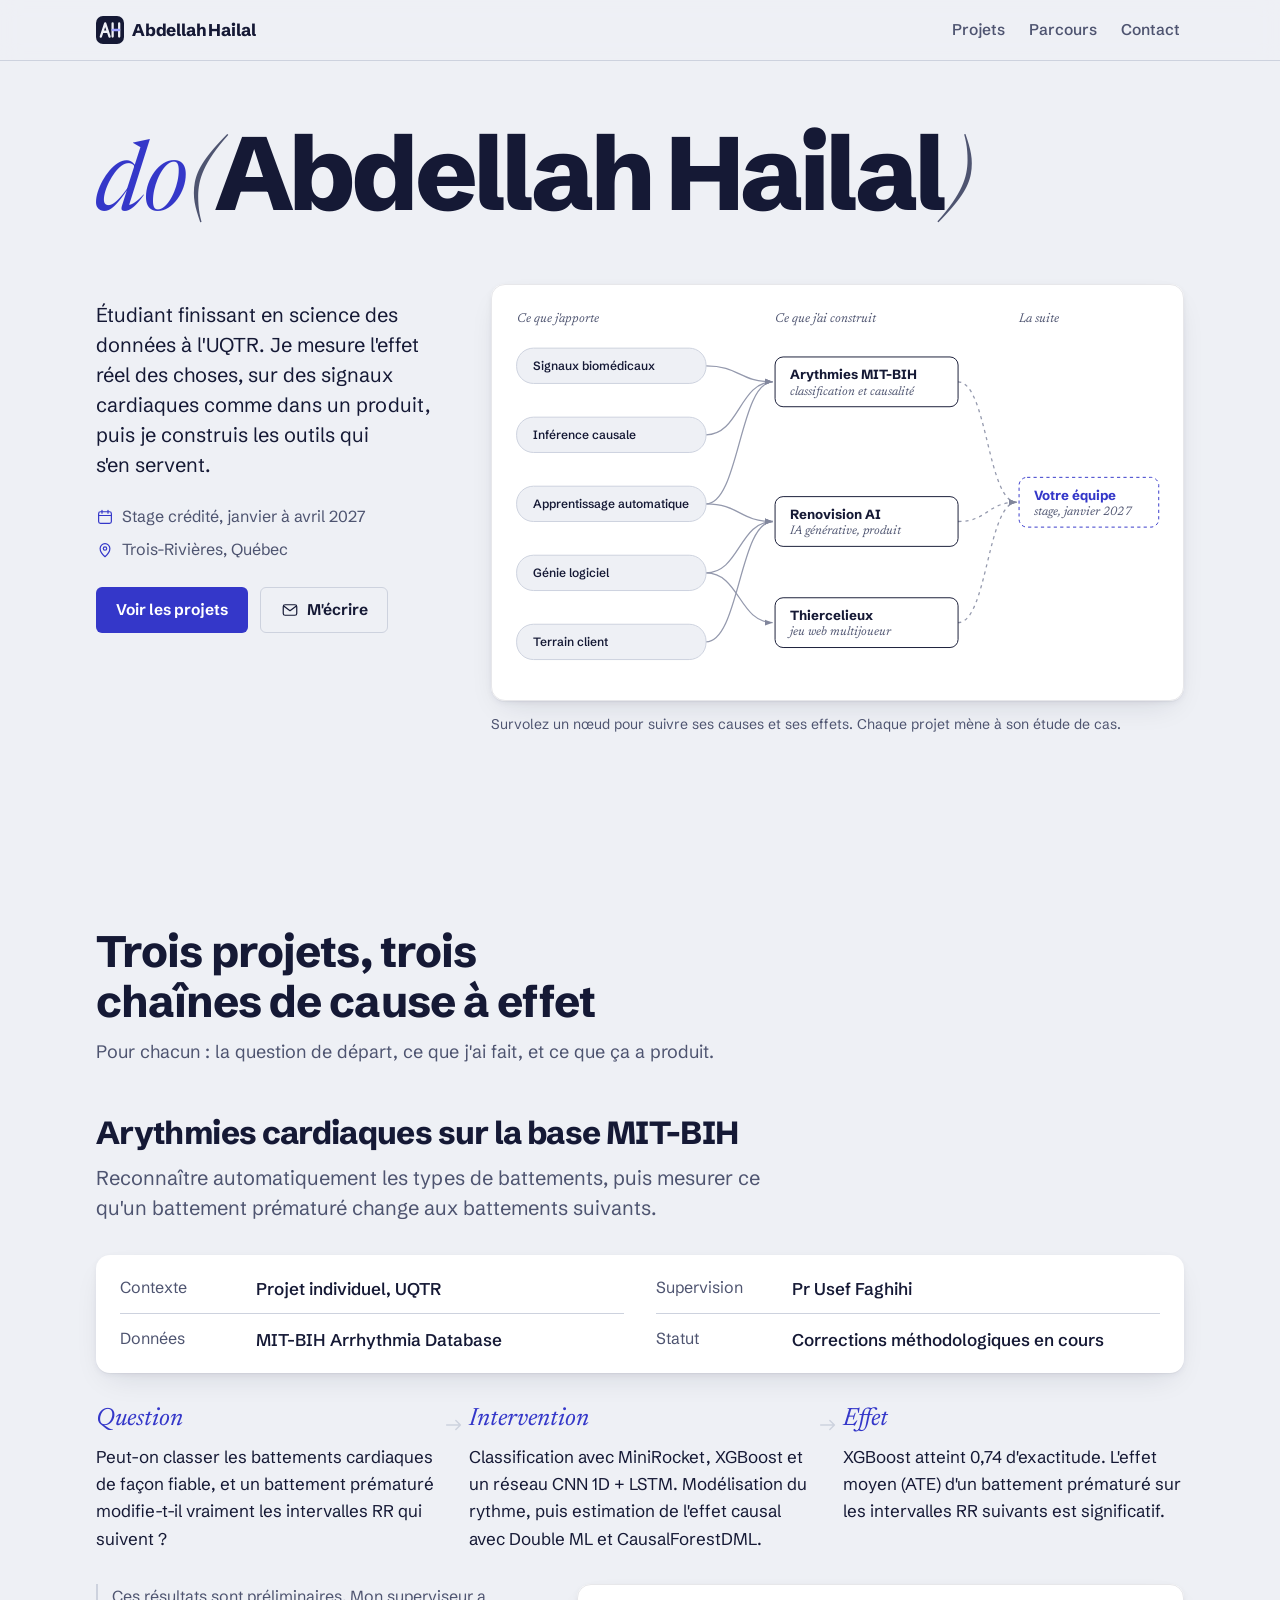
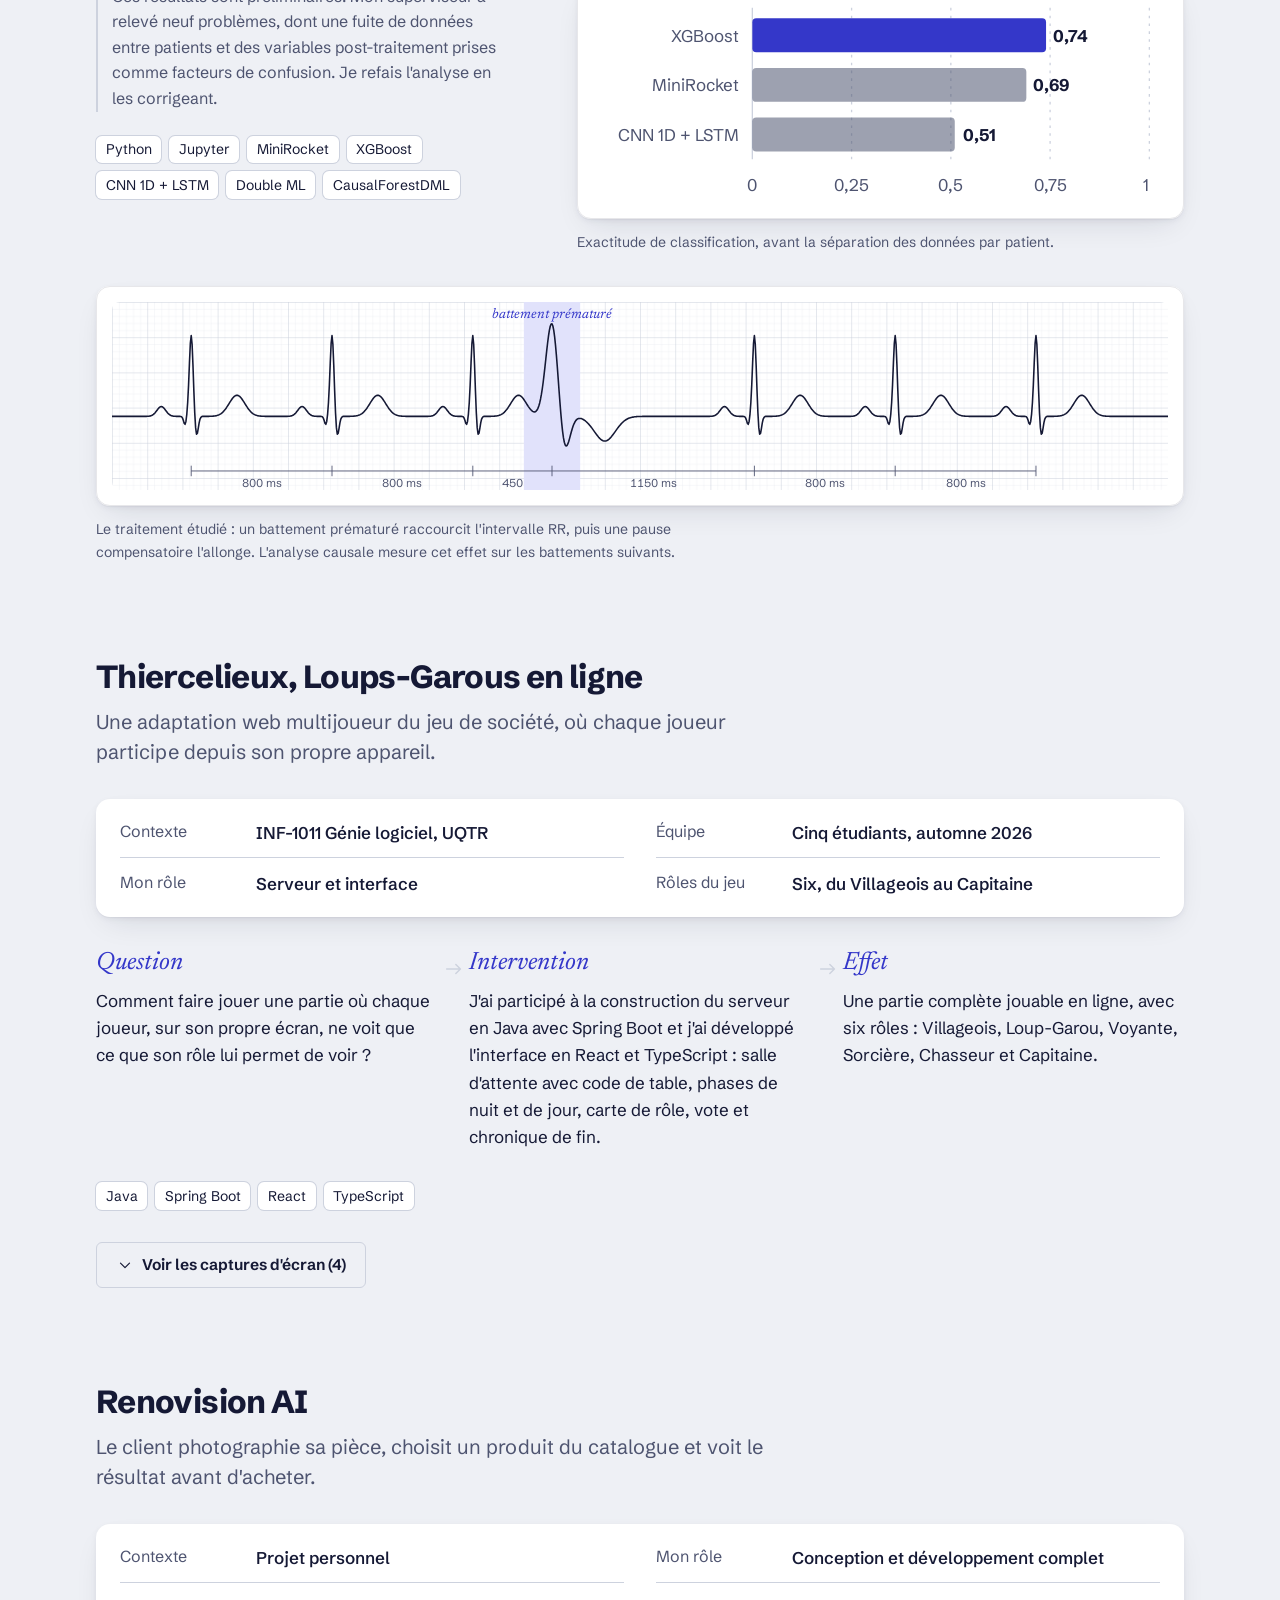
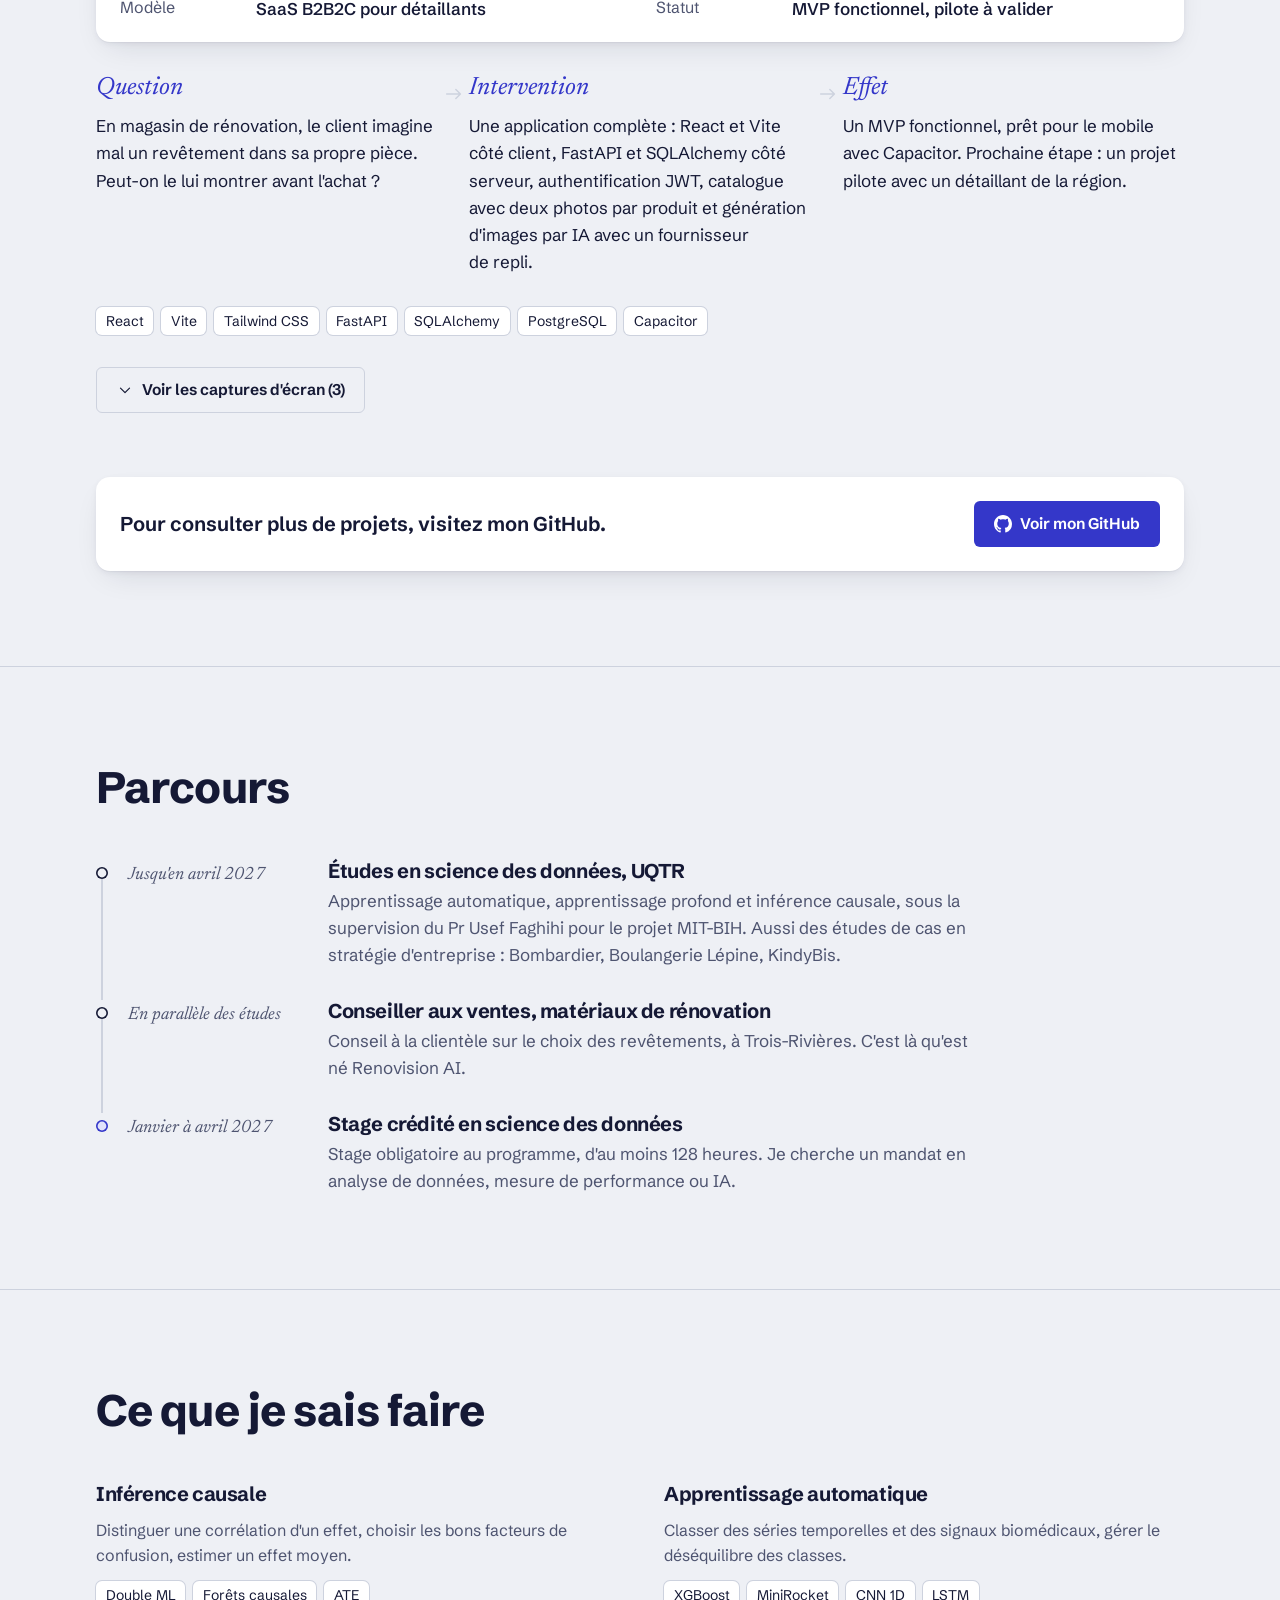
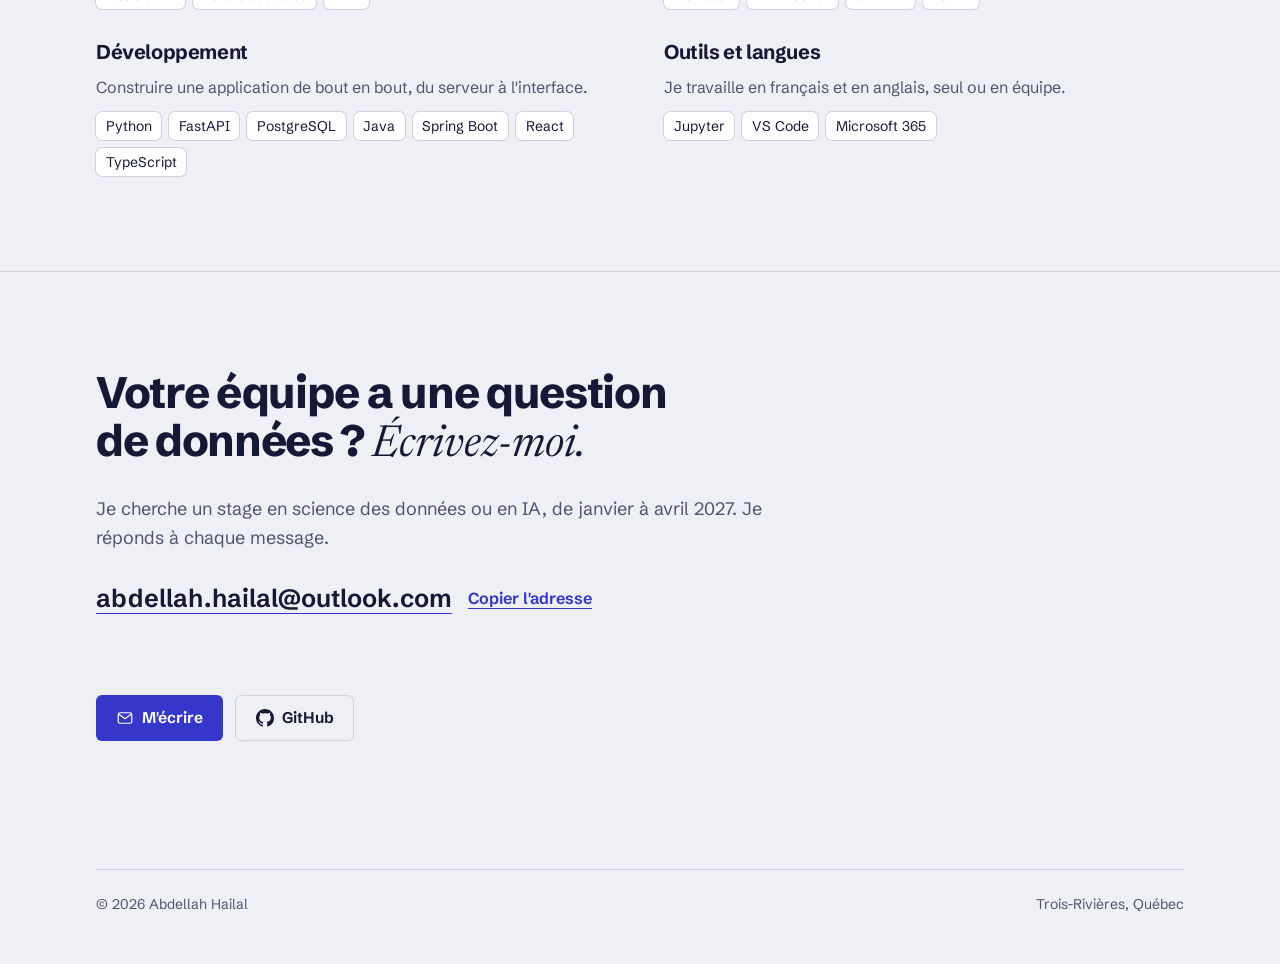
==== commit 89ac4645: "Nouveau portfolio « Cause et effet » Graphe causal interactif, études de cas Question, Intervention," ====
--- a/index.html
+++ b/index.html
@@ -3,28 +3,32 @@
 <head>
   <meta charset="utf-8">
   <meta name="viewport" content="width=device-width, initial-scale=1, viewport-fit=cover">
-  <title>Abdellah Hailal · Science des données</title>
-  <meta name="description" content="Portfolio d'Abdellah Hailal, étudiant finissant en science des données à l'UQTR : classification d'arythmies cardiaques, inférence causale, développement web et IA appliquée.">
+  <title>Abdellah Hailal · Science des données et inférence causale</title>
+  <meta name="description" content="Abdellah Hailal, étudiant finissant en science des données à l'UQTR. Classification d'arythmies cardiaques, inférence causale et applications web complètes. Disponible pour un stage de janvier à avril 2027.">
   <meta name="author" content="Abdellah Hailal">
   <link rel="canonical" href="https://hailal.com/">
-  <meta name="theme-color" content="#F4F6F5" media="(prefers-color-scheme: light)">
-  <meta name="theme-color" content="#0E151A" media="(prefers-color-scheme: dark)">
+  <meta name="theme-color" content="#EEF0F5" media="(prefers-color-scheme: light)">
+  <meta name="theme-color" content="#0E1022" media="(prefers-color-scheme: dark)">
   <meta property="og:type" content="profile">
   <meta property="og:locale" content="fr_CA">
   <meta property="og:site_name" content="Abdellah Hailal">
-  <meta property="og:title" content="Abdellah Hailal · Science des données">
-  <meta property="og:description" content="Apprentissage automatique appliqué, inférence causale et signaux biomédicaux. Disponible pour un stage de janvier à avril 2027.">
+  <meta property="og:title" content="Abdellah Hailal · Science des données et inférence causale">
+  <meta property="og:description" content="Je mesure l'effet réel des choses et je construis les outils qui s'en servent. Stage recherché de janvier à avril 2027.">
   <meta property="og:url" content="https://hailal.com/">
   <meta property="og:image" content="https://hailal.com/assets/img/og-image.png">
   <meta property="og:image:width" content="1200">
   <meta property="og:image:height" content="630">
-  <meta property="og:image:alt" content="Abdellah Hailal, science des données, sur un tracé ECG">
+  <meta property="og:image:alt" content="do(Abdellah Hailal) : graphe causal reliant ses compétences à ses projets">
   <meta name="twitter:card" content="summary_large_image">
   <link rel="icon" href="assets/img/favicon.svg" type="image/svg+xml">
+  <link rel="icon" href="assets/img/favicon-32.png" type="image/png" sizes="32x32">
+  <link rel="apple-touch-icon" href="assets/img/apple-touch-icon.png">
+  <link rel="preload" href="assets/fonts/schibsted-grotesk-latin-wght-normal.woff2" as="font" type="font/woff2" crossorigin>
+  <link rel="preload" href="assets/fonts/newsreader-latin-standard-italic.woff2" as="font" type="font/woff2" crossorigin>
   <link rel="stylesheet" href="assets/css/styles.css">
   <script src="assets/js/main.js" defer></script>
   <script type="application/ld+json">
-  {"@context":"https://schema.org","@type":"Person","name":"Abdellah Hailal","jobTitle":"Étudiant en science des données","email":"mailto:abdellah.hailal@outlook.com","url":"https://hailal.com/","sameAs":["https://github.com/abdellah-hailal"],"alumniOf":{"@type":"CollegeOrUniversity","name":"Université du Québec à Trois-Rivières"},"address":{"@type":"PostalAddress","addressLocality":"Trois-Rivières","addressRegion":"QC","addressCountry":"CA"},"knowsAbout":["Apprentissage automatique","Inférence causale","Signaux biomédicaux","Science des données"]}
+  {"@context":"https://schema.org","@type":"Person","name":"Abdellah Hailal","jobTitle":"Étudiant en science des données","email":"mailto:abdellah.hailal@outlook.com","url":"https://hailal.com/","sameAs":["https://github.com/abdellah-hailal"],"alumniOf":{"@type":"CollegeOrUniversity","name":"Université du Québec à Trois-Rivières"},"address":{"@type":"PostalAddress","addressLocality":"Trois-Rivières","addressRegion":"QC","addressCountry":"CA"},"knowsAbout":["Science des données","Inférence causale","Apprentissage automatique","Signaux biomédicaux","Développement web"],"knowsLanguage":["fr","en"]}
   </script>
 </head>
 <body>
@@ -32,325 +36,298 @@
 
 <header class="site-header">
   <div class="wrap">
-    <a class="brand" href="#haut">A. Hailal</a>
+    <a class="brand" href="#haut" aria-label="Abdellah Hailal, haut de page">
+      <svg width="28" height="28" aria-hidden="true" focusable="false" viewBox="0 0 32 32"><rect class="logo-bg" width="32" height="32" rx="8"/><g class="logo-fg" fill="none" stroke-width="2.6" stroke-linecap="round" stroke-linejoin="round"><path d="M5.5 23.5L10.5 8.5L15.5 23.5M7.4 18H13.6"/><path d="M19 8.5V23.5M26.5 8.5V23.5"/></g><path d="M19 16H26.5" stroke="#9EA2FF" stroke-width="2.6" stroke-linecap="round"/></svg>
+      <span>Abdellah Hailal</span>
+    </a>
     <nav class="nav" aria-label="Navigation principale">
       <ul>
         <li><a href="#projets">Projets</a></li>
-        <li class="nav-hide"><a href="#competences">Compétences</a></li>
+        <li class="nav-extra"><a href="#parcours">Parcours</a></li>
         <li><a href="#contact">Contact</a></li>
-        <li><a class="ext" href="https://github.com/abdellah-hailal" rel="noopener" target="_blank"><svg width="16" height="16" viewBox="0 0 16 16" aria-hidden="true" focusable="false"><path fill="currentColor" d="M8 0C3.58 0 0 3.58 0 8c0 3.54 2.29 6.53 5.47 7.59.4.07.55-.17.55-.38 0-.19-.01-.82-.01-1.49-2.01.37-2.53-.49-2.69-.94-.09-.23-.48-.94-.82-1.13-.28-.15-.68-.52-.01-.53.63-.01 1.08.58 1.23.82.72 1.21 1.87.87 2.33.66.07-.52.28-.87.51-1.07-1.78-.2-3.64-.89-3.64-3.95 0-.87.31-1.59.82-2.15-.08-.2-.36-1.02.08-2.12 0 0 .67-.21 2.2.82.64-.18 1.32-.27 2-.27.68 0 1.36.09 2 .27 1.53-1.04 2.2-.82 2.2-.82.44 1.1.16 1.92.08 2.12.51.56.82 1.27.82 2.15 0 3.07-1.87 3.75-3.65 3.95.29.25.54.73.54 1.48 0 1.07-.01 1.93-.01 2.2 0 .21.15.46.55.38A8.013 8.013 0 0016 8c0-4.42-3.58-8-8-8z"/></svg>GitHub<span class="visually-hidden"> (nouvel onglet)</span></a></li>
       </ul>
     </nav>
   </div>
 </header>
 
 <main id="contenu">
-  <section class="hero" id="haut" aria-labelledby="titre">
+
+  <section class="hero" id="haut" aria-labelledby="nom">
+    <div class="wrap hero-grid">
+      <h1 class="hero-name" id="nom">
+          <span class="row"><span class="op" aria-hidden="true">do</span><span class="paren" aria-hidden="true">(</span>Abdellah</span>
+          <span class="row">Hailal<span class="paren" aria-hidden="true">)</span></span>
+        </h1>
+      <div class="hero-text">
+        <p class="hero-lead">Étudiant finissant en science des données à l'UQTR. Je mesure l'effet réel des choses, sur des signaux cardiaques comme dans un produit, puis je construis les outils qui s'en servent.</p>
+        <p class="hero-meta">
+          <span><svg width="18" height="18" viewBox="0 0 24 24" aria-hidden="true" focusable="false" fill="none" stroke="currentColor" stroke-width="1.6" stroke-linecap="round" stroke-linejoin="round"><rect x="3.5" y="5" width="17" height="15.5" rx="2.5"/><path d="M3.5 10h17M8 3v4M16 3v4"/></svg>Stage crédité, janvier à avril 2027</span>
+          <span><svg width="18" height="18" viewBox="0 0 24 24" aria-hidden="true" focusable="false" fill="none" stroke="currentColor" stroke-width="1.6" stroke-linecap="round" stroke-linejoin="round"><path d="M12 21s-6.5-5.6-6.5-11a6.5 6.5 0 0 1 13 0c0 5.4-6.5 11-6.5 11z"/><circle cx="12" cy="10" r="2.3"/></svg>Trois-Rivières, Québec</span>
+        </p>
+        <div class="actions">
+          <a class="btn btn--primary" href="#projets">Voir les projets</a>
+          <a class="btn btn--ghost" href="mailto:abdellah.hailal@outlook.com?subject=Stage%20en%20science%20des%20donn%C3%A9es"><svg width="18" height="18" viewBox="0 0 24 24" aria-hidden="true" focusable="false" fill="none" stroke="currentColor" stroke-width="1.6" stroke-linecap="round" stroke-linejoin="round"><rect x="3" y="5" width="18" height="14" rx="2.5"/><path d="M4 7l8 6 8-6"/></svg>M'écrire</a>
+        </div>
+      </div>
+
+      <figure class="graph" aria-labelledby="graph-cap">
+        <div class="graph-frame">
+          <svg class="graph-wide" viewBox="-2 0 804 460" role="img" aria-labelledby="gw-t gw-d"><title id="gw-t">Graphe causal : compétences, projets et stage visé</title><desc id="gw-d">Signaux biomédicaux, inférence causale et apprentissage automatique mènent au projet sur les arythmies MIT-BIH. Apprentissage automatique, génie logiciel et terrain client mènent à Renovision AI. Génie logiciel mène à Thiercelieux. Les trois projets mènent à votre équipe, pour un stage dès janvier 2027.</desc><defs><marker id="mk-w" viewBox="0 0 10 10" refX="9" refY="5" markerWidth="7" markerHeight="7" orient="auto-start-reverse"><path class="g-head" d="M0 1.5L9 5L0 8.5z"/></marker></defs><text class="g-col" x="0" y="17">Ce que j'apporte</text><text class="g-col" x="322" y="17">Ce que j'ai construit</text><text class="g-col" x="626" y="17">La suite</text><path class="g-edge" data-from="signaux" data-to="ecg" data-step="1" d="M236.0 72.0 C277.5 72.0 277.5 92.0 319.0 92.0" marker-end="url(#mk-w)"/><path class="g-edge" data-from="causal" data-to="ecg" data-step="1" d="M236.0 158.0 C277.5 158.0 277.5 92.0 319.0 92.0" marker-end="url(#mk-w)"/><path class="g-edge" data-from="ml" data-to="ecg" data-step="2" d="M236.0 244.0 C277.5 244.0 277.5 92.0 319.0 92.0" marker-end="url(#mk-w)"/><path class="g-edge" data-from="ml" data-to="reno" data-step="2" d="M236.0 244.0 C277.5 244.0 277.5 266.0 319.0 266.0" marker-end="url(#mk-w)"/><path class="g-edge" data-from="logiciel" data-to="reno" data-step="3" d="M236.0 330.0 C277.5 330.0 277.5 266.0 319.0 266.0" marker-end="url(#mk-w)"/><path class="g-edge" data-from="terrain" data-to="reno" data-step="3" d="M236.0 416.0 C277.5 416.0 277.5 266.0 319.0 266.0" marker-end="url(#mk-w)"/><path class="g-edge" data-from="logiciel" data-to="loups" data-step="3" d="M236.0 330.0 C277.5 330.0 277.5 392.0 319.0 392.0" marker-end="url(#mk-w)"/><path class="g-edge g-edge--future" data-from="ecg" data-to="equipe" data-step="4" d="M550.0 92.0 C586.5 92.0 586.5 242.0 623.0 242.0" marker-end="url(#mk-w)"/><path class="g-edge g-edge--future" data-from="reno" data-to="equipe" data-step="4" d="M550.0 266.0 C586.5 266.0 586.5 242.0 623.0 242.0" marker-end="url(#mk-w)"/><path class="g-edge g-edge--future" data-from="loups" data-to="equipe" data-step="4" d="M550.0 392.0 C586.5 392.0 586.5 242.0 623.0 242.0" marker-end="url(#mk-w)"/><g class="g-node g-node--cause" data-id="signaux"><rect x="0" y="50" width="236" height="44" rx="21"/><text x="20" y="77.0">Signaux biomédicaux</text></g><g class="g-node g-node--cause" data-id="causal"><rect x="0" y="136" width="236" height="44" rx="21"/><text x="20" y="163.0">Inférence causale</text></g><g class="g-node g-node--cause" data-id="ml"><rect x="0" y="222" width="236" height="44" rx="21"/><text x="20" y="249.0">Apprentissage automatique</text></g><g class="g-node g-node--cause" data-id="logiciel"><rect x="0" y="308" width="236" height="44" rx="21"/><text x="20" y="335.0">Génie logiciel</text></g><g class="g-node g-node--cause" data-id="terrain"><rect x="0" y="394" width="236" height="44" rx="21"/><text x="20" y="421.0">Terrain client</text></g><a class="g-link" href="#projet-ecg" aria-label="Arythmies MIT-BIH, classification et causalité"><g class="g-node g-node--project" data-id="ecg"><rect x="322" y="61.0" width="228" height="62" rx="10"/><text class="g-title" x="340" y="89.0">Arythmies MIT-BIH</text><text class="g-sub" x="340" y="108.0">classification et causalité</text></g></a><a class="g-link" href="#projet-renovision" aria-label="Renovision AI, IA générative, produit"><g class="g-node g-node--project" data-id="reno"><rect x="322" y="235.0" width="228" height="62" rx="10"/><text class="g-title" x="340" y="263.0">Renovision AI</text><text class="g-sub" x="340" y="282.0">IA générative, produit</text></g></a><a class="g-link" href="#projet-thiercelieux" aria-label="Thiercelieux, jeu web multijoueur"><g class="g-node g-node--project" data-id="loups"><rect x="322" y="361.0" width="228" height="62" rx="10"/><text class="g-title" x="340" y="389.0">Thiercelieux</text><text class="g-sub" x="340" y="408.0">jeu web multijoueur</text></g></a><a class="g-link" href="#contact" aria-label="Votre équipe, stage, janvier 2027"><g class="g-node g-node--goal" data-id="equipe"><rect x="626" y="211.0" width="174" height="62" rx="10"/><text class="g-title" x="644" y="239.0">Votre équipe</text><text class="g-sub" x="644" y="258.0">stage, janvier 2027</text></g></a></svg>
+          <svg class="graph-tall" viewBox="-2 0 364 466.0" role="img" aria-labelledby="gt-t gt-d"><title id="gt-t">Graphe causal : compétences, projets et stage visé</title><desc id="gt-d">Signaux biomédicaux, inférence causale et apprentissage automatique mènent au projet sur les arythmies MIT-BIH. Apprentissage automatique, génie logiciel et terrain client mènent à Renovision AI. Génie logiciel mène à Thiercelieux. Les trois projets mènent à votre équipe, pour un stage dès janvier 2027.</desc><defs><marker id="mk-t" viewBox="0 0 10 10" refX="9" refY="5" markerWidth="7" markerHeight="7" orient="auto-start-reverse"><path class="g-head" d="M0 1.5L9 5L0 8.5z"/></marker></defs><text class="g-col" x="0" y="17">Ce que j'apporte</text><text class="g-col" x="182" y="17">Ce que j'ai construit</text><text class="g-col" x="182" y="392.0">La suite</text><path class="g-edge" data-from="signaux" data-to="ecg" data-step="1" d="M140.0 60.0 C159.5 60.0 159.5 96.0 179.0 96.0" marker-end="url(#mk-t)"/><path class="g-edge" data-from="causal" data-to="ecg" data-step="1" d="M140.0 126.0 C159.5 126.0 159.5 96.0 179.0 96.0" marker-end="url(#mk-t)"/><path class="g-edge" data-from="ml" data-to="ecg" data-step="2" d="M140.0 192.0 C159.5 192.0 159.5 96.0 179.0 96.0" marker-end="url(#mk-t)"/><path class="g-edge" data-from="ml" data-to="reno" data-step="2" d="M140.0 192.0 C159.5 192.0 159.5 232.0 179.0 232.0" marker-end="url(#mk-t)"/><path class="g-edge" data-from="logiciel" data-to="reno" data-step="3" d="M140.0 258.0 C159.5 258.0 159.5 232.0 179.0 232.0" marker-end="url(#mk-t)"/><path class="g-edge" data-from="terrain" data-to="reno" data-step="3" d="M140.0 324.0 C159.5 324.0 159.5 232.0 179.0 232.0" marker-end="url(#mk-t)"/><path class="g-edge" data-from="logiciel" data-to="loups" data-step="3" d="M140.0 258.0 C159.5 258.0 159.5 334.0 179.0 334.0" marker-end="url(#mk-t)"/><path class="g-edge g-edge--future" data-from="ecg" data-to="equipe" data-step="4" d="M344 96 L351.0 96 Q358 96 358 103.0 L358 411.0 Q358 418 351.0 418 L347 418" marker-end="url(#mk-t)"/><path class="g-edge g-edge--future" data-from="reno" data-to="equipe" data-step="4" d="M344 232 L349.0 232 Q354 232 354 237.0 L354 427.0 Q354 432 349.0 432 L347 432" marker-end="url(#mk-t)"/><path class="g-edge g-edge--future" data-from="loups" data-to="equipe" data-step="4" d="M344 334 L347.0 334 Q350 334 350 337.0 L350 443.0 Q350 446 347.0 446 L347 446" marker-end="url(#mk-t)"/><g class="g-node g-node--cause" data-id="signaux"><rect x="0" y="34" width="140" height="52" rx="21"/><text x="16" y="56.5">Signaux</text><text x="16" y="73.5">biomédicaux</text></g><g class="g-node g-node--cause" data-id="causal"><rect x="0" y="100" width="140" height="52" rx="21"/><text x="16" y="122.5">Inférence</text><text x="16" y="139.5">causale</text></g><g class="g-node g-node--cause" data-id="ml"><rect x="0" y="166" width="140" height="52" rx="21"/><text x="16" y="188.5">Apprentissage</text><text x="16" y="205.5">automatique</text></g><g class="g-node g-node--cause" data-id="logiciel"><rect x="0" y="232" width="140" height="52" rx="21"/><text x="16" y="263.0">Génie logiciel</text></g><g class="g-node g-node--cause" data-id="terrain"><rect x="0" y="298" width="140" height="52" rx="21"/><text x="16" y="329.0">Terrain client</text></g><a class="g-link" href="#projet-ecg" aria-label="Arythmies MIT-BIH, classification"><g class="g-node g-node--project" data-id="ecg"><rect x="182" y="66.0" width="162" height="60" rx="10"/><text class="g-title" x="194" y="93.0">Arythmies MIT-BIH</text><text class="g-sub" x="194" y="112.0">classification</text></g></a><a class="g-link" href="#projet-renovision" aria-label="Renovision AI, IA générative"><g class="g-node g-node--project" data-id="reno"><rect x="182" y="202.0" width="162" height="60" rx="10"/><text class="g-title" x="194" y="229.0">Renovision AI</text><text class="g-sub" x="194" y="248.0">IA générative</text></g></a><a class="g-link" href="#projet-thiercelieux" aria-label="Thiercelieux, jeu multijoueur"><g class="g-node g-node--project" data-id="loups"><rect x="182" y="304.0" width="162" height="60" rx="10"/><text class="g-title" x="194" y="331.0">Thiercelieux</text><text class="g-sub" x="194" y="350.0">jeu multijoueur</text></g></a><a class="g-link" href="#contact" aria-label="Votre équipe, janvier 2027"><g class="g-node g-node--goal" data-id="equipe"><rect x="182" y="402.0" width="162" height="60" rx="10"/><text class="g-title" x="194" y="429.0">Votre équipe</text><text class="g-sub" x="194" y="448.0">janvier 2027</text></g></a></svg>
+        </div>
+        <figcaption id="graph-cap">Survolez un nœud pour suivre ses causes et ses effets. Chaque projet mène à son étude de cas.</figcaption>
+      </figure>
+    </div>
+  </section>
+
+  <section class="section" id="projets" aria-labelledby="projets-titre">
     <div class="wrap">
-      <div class="hero-grid">
-        <h1 id="titre">Abdellah Hailal</h1>
-        <div class="hero-meta">
-          <span class="label">Science des données</span>
-          <span class="label">UQTR · Trois-Rivières</span>
-        </div>
-        <div class="hero-body">
-          <p class="lead">Étudiant finissant en science des données à l'Université du Québec à Trois-Rivières. Je construis des modèles d'apprentissage automatique et d'inférence causale, surtout sur des signaux biomédicaux, et je les livre jusqu'au rapport ou à l'application.</p>
-          <p class="status">
-            <svg width="16" height="16" viewBox="0 0 16 16" aria-hidden="true" focusable="false"><rect x="1.5" y="2.5" width="13" height="12" rx="1.5" fill="none" stroke="currentColor" stroke-width="1.3"/><path d="M1.5 6h13M5 1v3M11 1v3" stroke="currentColor" stroke-width="1.3" fill="none"/></svg>
-            Disponible pour un stage crédité de janvier à avril 2027
-          </p>
-          <div class="actions">
-            <a class="btn btn-primary" href="#projets">Voir les projets</a>
-            <a class="btn btn-ghost" href="#contact">Me contacter</a>
-          </div>
-        </div>
-      </div>
-
-    </div>
-  </section>
-
-  <section class="section" id="projets" aria-labelledby="projets-titre">
-    <div class="wrap section-grid">
-      <div class="section-head">
-        <span class="label">Travaux</span>
-        <h2 id="projets-titre">Projets choisis</h2>
-      </div>
-      <div class="section-body">
-
-        <article class="project" aria-labelledby="p1">
-          <div class="project-top">
-            <span class="label">Projet individuel · Supervision du Pr Usef Faghihi</span>
-            <h3 id="p1">Arythmies cardiaques sur la base MIT-BIH</h3>
-            <p class="summary">Classer les battements cardiaques, prédire le rythme et estimer l'effet causal des battements prématurés sur les intervalles RR qui suivent.</p>
-          </div>
-          <div class="project-cols">
-            <div class="prose">
-              <h4>Démarche</h4>
-              <ul>
-                <li>Classification supervisée des types de battements avec MiniRocket, XGBoost et un réseau CNN 1D + LSTM.</li>
-                <li>Modélisation prédictive de la dynamique du rythme cardiaque.</li>
-                <li>Inférence causale par Double ML et CausalForestDML : effet moyen du traitement (ATE) d'un battement prématuré sur les intervalles RR suivants, avec un effet significatif observé.</li>
-              </ul>
-              <h4>Ce que la revue méthodologique m'a appris</h4>
-              <p>Mon superviseur a relevé neuf problèmes, dont une fuite de données entre patients dans la séparation entraînement et test, des variables post-traitement utilisées comme facteurs de confusion, un groupe de traitement mal défini et un déséquilibre de classes. Je corrige ces points en ce moment.</p>
-              <ul class="tags" aria-label="Outils">
+      <header class="section-head">
+        <h2 id="projets-titre">Trois projets, trois chaînes de cause à effet</h2>
+        <p>Pour chacun : la question de départ, ce que j'ai fait, et ce que ça a produit.</p>
+      </header>
+
+      <div class="cases">
+
+        <article class="case" id="projet-ecg" aria-labelledby="ecg-t">
+          <header class="case-head">
+            <h3 id="ecg-t">Arythmies cardiaques sur la base MIT-BIH</h3>
+            <p class="case-summary">Reconnaître automatiquement les types de battements, puis mesurer ce qu'un battement prématuré change aux battements suivants.</p>
+          </header>
+          <dl class="facts">
+            <div><dt>Contexte</dt><dd>Projet individuel, UQTR</dd></div>
+            <div><dt>Supervision</dt><dd>Pr Usef Faghihi</dd></div>
+            <div><dt>Données</dt><dd>MIT-BIH Arrhythmia Database</dd></div>
+            <div><dt>Statut</dt><dd>Corrections méthodologiques en cours</dd></div>
+          </dl>
+          <ol class="chain" aria-label="Chaîne de cause à effet">
+            <li><span class="step">Question<svg class="step-arrow" width="22" height="22" viewBox="0 0 24 24" aria-hidden="true" focusable="false" fill="none" stroke="currentColor" stroke-width="1.6" stroke-linecap="round" stroke-linejoin="round"><path d="M4 12h15M14 7l5 5-5 5"/></svg></span><p>Peut-on classer les battements cardiaques de façon fiable, et un battement prématuré modifie-t-il vraiment les intervalles RR qui suivent ?</p></li>
+            <li><span class="step">Intervention<svg class="step-arrow" width="22" height="22" viewBox="0 0 24 24" aria-hidden="true" focusable="false" fill="none" stroke="currentColor" stroke-width="1.6" stroke-linecap="round" stroke-linejoin="round"><path d="M4 12h15M14 7l5 5-5 5"/></svg></span><p>Classification avec MiniRocket, XGBoost et un réseau CNN 1D + LSTM. Modélisation du rythme, puis estimation de l'effet causal avec Double ML et CausalForestDML.</p></li>
+            <li><span class="step">Effet</span><p>XGBoost atteint 0,74 d'exactitude. L'effet moyen (ATE) d'un battement prématuré sur les intervalles RR suivants est significatif.</p></li>
+          </ol>
+          <div class="case-body">
+            <div class="case-side">
+              <p class="honest">Ces résultats sont préliminaires. Mon superviseur a relevé neuf problèmes, dont une fuite de données entre patients et des variables post-traitement prises comme facteurs de confusion. Je refais l'analyse en les corrigeant.</p>
+              <ul class="tools" aria-label="Outils">
                 <li>Python</li><li>Jupyter</li><li>MiniRocket</li><li>XGBoost</li><li>CNN 1D + LSTM</li><li>Double ML</li><li>CausalForestDML</li>
               </ul>
             </div>
-            <figure class="figure">
-              <div class="panel">
-                <svg class="chart" viewBox="0 0 420 150" role="img" aria-labelledby="c1t c1d">
-                  <title id="c1t">Exactitude par modèle</title>
-                  <desc id="c1d">XGBoost 0,74, MiniRocket 0,69, CNN 1D plus LSTM 0,51, sur une échelle de 0 à 1.</desc>
-                  <g>
-                    <line class="axis" x1="120" y1="8" x2="120" y2="122"/>
-                    <line class="axis" x1="192.5" y1="8" x2="192.5" y2="122" stroke-dasharray="2 3"/>
-                    <line class="axis" x1="265" y1="8" x2="265" y2="122" stroke-dasharray="2 3"/>
-                    <line class="axis" x1="337.5" y1="8" x2="337.5" y2="122" stroke-dasharray="2 3"/>
-                    <line class="axis" x1="410" y1="8" x2="410" y2="122" stroke-dasharray="2 3"/>
+            <div class="case-side">
+              <figure class="figure">
+                <div class="panel">
+                  <svg class="chart" viewBox="0 0 440 156" role="img" aria-labelledby="ch-t ch-d">
+                    <title id="ch-t">Exactitude par modèle</title>
+                    <desc id="ch-d">XGBoost 0,74 ; MiniRocket 0,69 ; CNN 1D plus LSTM 0,51, sur une échelle de 0 à 1.</desc>
+                    <line class="grid" x1="122" y1="6" x2="122" y2="122"/>
+                    <line class="grid" x1="198" y1="6" x2="198" y2="122" stroke-dasharray="2 4"/>
+                    <line class="grid" x1="274" y1="6" x2="274" y2="122" stroke-dasharray="2 4"/>
+                    <line class="grid" x1="350" y1="6" x2="350" y2="122" stroke-dasharray="2 4"/>
+                    <line class="grid" x1="426" y1="6" x2="426" y2="122" stroke-dasharray="2 4"/>
+                    <text x="112" y="32" text-anchor="end">XGBoost</text>
+                    <rect class="bar bar--best" x="122" y="14" width="224.9" height="26" rx="3"/>
+                    <text class="val" x="352" y="32">0,74</text>
+                    <text x="112" y="70" text-anchor="end">MiniRocket</text>
+                    <rect class="bar" x="122" y="52" width="209.8" height="26" rx="3"/>
+                    <text class="val" x="337" y="70">0,69</text>
+                    <text x="112" y="108" text-anchor="end">CNN 1D + LSTM</text>
+                    <rect class="bar" x="122" y="90" width="155" height="26" rx="3"/>
+                    <text class="val" x="283" y="108">0,51</text>
+                    <text x="122" y="146" text-anchor="middle">0</text>
+                    <text x="198" y="146" text-anchor="middle">0,25</text>
+                    <text x="274" y="146" text-anchor="middle">0,5</text>
+                    <text x="350" y="146" text-anchor="middle">0,75</text>
+                    <text x="426" y="146" text-anchor="end">1</text>
+                  </svg>
+                </div>
+                <figcaption>Exactitude de classification, avant la séparation des données par patient.</figcaption>
+              </figure>
+            </div>
+          </div>
+          <figure class="figure strip">
+            <div class="panel">
+              <div class="strip-scroll" tabindex="0" role="region" aria-label="Tracé ECG, défilable horizontalement">
+                <svg viewBox="0 0 1200 214" role="img" aria-labelledby="ecg-st ecg-sd">
+                  <title id="ecg-st">Tracé ECG avec une extrasystole ventriculaire</title>
+                  <desc id="ecg-sd">Six secondes de rythme sinusal à intervalles RR de 800 ms, interrompu par une extrasystole ventriculaire précoce à 450 ms, suivie d'une pause compensatoire de 1150 ms.</desc>
+                  <defs>
+                    <pattern id="gm" width="8" height="8" patternUnits="userSpaceOnUse"><path class="gm" d="M8 0H0V8" fill="none"/></pattern>
+                    <pattern id="gM" width="40" height="40" patternUnits="userSpaceOnUse"><rect width="40" height="40" fill="url(#gm)"/><path class="gM" d="M40 0H0V40" fill="none"/></pattern>
+                  </defs>
+                  <rect width="1200" height="214" fill="url(#gM)"/>
+                  <rect class="pvc" x="468" y="0" width="64" height="214"/>
+                  <path class="trace" d="M0.0 130.0 L1.0 130.0 L2.0 130.0 L3.0 130.0 L4.0 130.0 L5.0 130.0 L6.0 130.0 L7.0 130.0 L8.0 130.0 L9.0 130.0 L10.0 130.0 L11.0 130.0 L12.0 130.0 L13.0 130.0 L14.0 130.0 L15.0 130.0 L16.0 130.0 L17.0 130.0 L18.0 130.0 L19.0 130.0 L20.0 130.0 L21.0 130.0 L22.0 130.0 L23.0 130.0 L24.0 130.0 L25.0 130.0 L26.0 130.0 L27.0 130.0 L28.0 130.0 L29.0 130.0 L30.0 130.0 L31.0 130.0 L32.0 130.0 L33.0 130.0 L34.0 130.0 L35.0 130.0 L36.0 130.0 L37.0 130.0 L38.0 130.0 L39.0 130.0 L40.0 129.9 L41.0 129.9 L42.0 129.8 L43.0 129.6 L44.0 129.4 L45.0 129.0 L46.0 128.5 L47.0 127.8 L48.0 126.9 L49.0 125.8 L50.0 124.5 L51.0 123.2 L52.0 121.9 L53.0 120.6 L54.0 119.7 L55.0 119.0 L56.0 118.8 L57.0 119.0 L58.0 119.7 L59.0 120.6 L60.0 121.9 L61.0 123.2 L62.0 124.5 L63.0 125.8 L64.0 126.9 L65.0 127.8 L66.0 128.5 L67.0 129.0 L68.0 129.4 L69.0 129.6 L70.0 129.8 L71.0 129.9 L72.0 129.9 L73.0 130.0 L74.0 130.0 L75.0 130.0 L76.0 130.0 L77.0 130.0 L78.0 130.1 L79.0 130.4 L80.0 131.7 L81.0 134.4 L82.0 137.8 L83.0 139.0 L84.0 135.7 L85.0 127.4 L86.0 114.0 L87.0 94.1 L88.0 69.2 L89.0 47.1 L90.0 38.2 L91.0 48.0 L92.0 72.2 L93.0 101.0 L94.0 126.0 L95.0 142.8 L96.0 150.2 L97.0 149.2 L98.0 143.5 L99.0 137.3 L100.0 133.0 L101.0 131.0 L102.0 130.2 L103.0 130.0 L104.0 130.0 L105.0 130.0 L106.0 130.0 L107.0 130.0 L108.0 130.0 L109.0 130.0 L110.0 130.0 L111.0 129.9 L112.0 129.9 L113.0 129.9 L114.0 129.8 L115.0 129.7 L116.0 129.6 L117.0 129.5 L118.0 129.3 L119.0 129.1 L120.0 128.8 L121.0 128.4 L122.0 128.0 L123.0 127.4 L124.0 126.8 L125.0 126.0 L126.0 125.1 L127.0 124.0 L128.0 122.8 L129.0 121.5 L130.0 120.1 L131.0 118.6 L132.0 117.1 L133.0 115.4 L134.0 113.8 L135.0 112.3 L136.0 110.8 L137.0 109.4 L138.0 108.3 L139.0 107.3 L140.0 106.6 L141.0 106.1 L142.0 106.0 L143.0 106.1 L144.0 106.6 L145.0 107.3 L146.0 108.3 L147.0 109.4 L148.0 110.8 L149.0 112.3 L150.0 113.8 L151.0 115.4 L152.0 117.1 L153.0 118.6 L154.0 120.1 L155.0 121.5 L156.0 122.8 L157.0 124.0 L158.0 125.1 L159.0 126.0 L160.0 126.8 L161.0 127.4 L162.0 128.0 L163.0 128.4 L164.0 128.8 L165.0 129.1 L166.0 129.3 L167.0 129.5 L168.0 129.6 L169.0 129.7 L170.0 129.8 L171.0 129.9 L172.0 129.9 L173.0 129.9 L174.0 130.0 L175.0 130.0 L176.0 130.0 L177.0 130.0 L178.0 130.0 L179.0 130.0 L180.0 130.0 L181.0 130.0 L182.0 130.0 L183.0 130.0 L184.0 130.0 L185.0 130.0 L186.0 130.0 L187.0 130.0 L188.0 130.0 L189.0 130.0 L190.0 130.0 L191.0 130.0 L192.0 130.0 L193.0 130.0 L194.0 130.0 L195.0 130.0 L196.0 130.0 L197.0 130.0 L198.0 130.0 L199.0 130.0 L200.0 129.9 L201.0 129.9 L202.0 129.8 L203.0 129.6 L204.0 129.4 L205.0 129.0 L206.0 128.5 L207.0 127.8 L208.0 126.9 L209.0 125.8 L210.0 124.5 L211.0 123.2 L212.0 121.9 L213.0 120.6 L214.0 119.7 L215.0 119.0 L216.0 118.8 L217.0 119.0 L218.0 119.7 L219.0 120.6 L220.0 121.9 L221.0 123.2 L222.0 124.5 L223.0 125.8 L224.0 126.9 L225.0 127.8 L226.0 128.5 L227.0 129.0 L228.0 129.4 L229.0 129.6 L230.0 129.8 L231.0 129.9 L232.0 129.9 L233.0 130.0 L234.0 130.0 L235.0 130.0 L236.0 130.0 L237.0 130.0 L238.0 130.1 L239.0 130.4 L240.0 131.7 L241.0 134.4 L242.0 137.8 L243.0 139.0 L244.0 135.7 L245.0 127.4 L246.0 114.0 L247.0 94.1 L248.0 69.2 L249.0 47.1 L250.0 38.2 L251.0 48.0 L252.0 72.2 L253.0 101.0 L254.0 126.0 L255.0 142.8 L256.0 150.2 L257.0 149.2 L258.0 143.5 L259.0 137.3 L260.0 133.0 L261.0 131.0 L262.0 130.2 L263.0 130.0 L264.0 130.0 L265.0 130.0 L266.0 130.0 L267.0 130.0 L268.0 130.0 L269.0 130.0 L270.0 130.0 L271.0 129.9 L272.0 129.9 L273.0 129.9 L274.0 129.8 L275.0 129.7 L276.0 129.6 L277.0 129.5 L278.0 129.3 L279.0 129.1 L280.0 128.8 L281.0 128.4 L282.0 128.0 L283.0 127.4 L284.0 126.8 L285.0 126.0 L286.0 125.1 L287.0 124.0 L288.0 122.8 L289.0 121.5 L290.0 120.1 L291.0 118.6 L292.0 117.1 L293.0 115.4 L294.0 113.8 L295.0 112.3 L296.0 110.8 L297.0 109.4 L298.0 108.3 L299.0 107.3 L300.0 106.6 L301.0 106.1 L302.0 106.0 L303.0 106.1 L304.0 106.6 L305.0 107.3 L306.0 108.3 L307.0 109.4 L308.0 110.8 L309.0 112.3 L310.0 113.8 L311.0 115.4 L312.0 117.1 L313.0 118.6 L314.0 120.1 L315.0 121.5 L316.0 122.8 L317.0 124.0 L318.0 125.1 L319.0 126.0 L320.0 126.8 L321.0 127.4 L322.0 128.0 L323.0 128.4 L324.0 128.8 L325.0 129.1 L326.0 129.3 L327.0 129.5 L328.0 129.6 L329.0 129.7 L330.0 129.8 L331.0 129.9 L332.0 129.9 L333.0 129.9 L334.0 130.0 L335.0 130.0 L336.0 130.0 L337.0 130.0 L338.0 130.0 L339.0 130.0 L340.0 130.0 L341.0 130.0 L342.0 130.0 L343.0 130.0 L344.0 130.0 L345.0 130.0 L346.0 130.0 L347.0 130.0 L348.0 130.0 L349.0 130.0 L350.0 130.0 L351.0 130.0 L352.0 130.0 L353.0 130.0 L354.0 130.0 L355.0 130.0 L356.0 130.0 L357.0 130.0 L358.0 130.0 L359.0 130.0 L360.0 129.9 L361.0 129.9 L362.0 129.8 L363.0 129.6 L364.0 129.4 L365.0 129.0 L366.0 128.5 L367.0 127.8 L368.0 126.9 L369.0 125.8 L370.0 124.5 L371.0 123.2 L372.0 121.9 L373.0 120.6 L374.0 119.7 L375.0 119.0 L376.0 118.8 L377.0 119.0 L378.0 119.7 L379.0 120.6 L380.0 121.9 L381.0 123.2 L382.0 124.5 L383.0 125.8 L384.0 126.9 L385.0 127.8 L386.0 128.5 L387.0 129.0 L388.0 129.4 L389.0 129.6 L390.0 129.8 L391.0 129.9 L392.0 129.9 L393.0 130.0 L394.0 130.0 L395.0 130.0 L396.0 130.0 L397.0 130.0 L398.0 130.1 L399.0 130.4 L400.0 131.7 L401.0 134.4 L402.0 137.8 L403.0 139.0 L404.0 135.7 L405.0 127.4 L406.0 114.0 L407.0 94.1 L408.0 69.2 L409.0 47.1 L410.0 38.2 L411.0 48.0 L412.0 72.2 L413.0 101.0 L414.0 126.0 L415.0 142.8 L416.0 150.2 L417.0 149.2 L418.0 143.5 L419.0 137.3 L420.0 133.0 L421.0 131.0 L422.0 130.2 L423.0 130.0 L424.0 130.0 L425.0 130.0 L426.0 130.0 L427.0 130.0 L428.0 130.0 L429.0 130.0 L430.0 130.0 L431.0 129.9 L432.0 129.9 L433.0 129.9 L434.0 129.8 L435.0 129.7 L436.0 129.6 L437.0 129.5 L438.0 129.3 L439.0 129.1 L440.0 128.8 L441.0 128.4 L442.0 128.0 L443.0 127.4 L444.0 126.8 L445.0 126.0 L446.0 125.1 L447.0 124.0 L448.0 122.8 L449.0 121.5 L450.0 120.1 L451.0 118.6 L452.0 117.1 L453.0 115.4 L454.0 113.8 L455.0 112.3 L456.0 110.8 L457.0 109.4 L458.0 108.3 L459.0 107.3 L460.0 106.6 L461.0 106.1 L462.0 106.0 L463.0 106.1 L464.0 106.6 L465.0 107.3 L466.0 108.3 L467.0 109.4 L468.0 110.8 L469.0 112.3 L470.0 113.8 L471.0 115.4 L472.0 117.0 L473.0 118.6 L474.0 120.0 L475.0 121.4 L476.0 122.5 L477.0 123.5 L478.0 124.3 L479.0 124.8 L480.0 124.9 L481.0 124.7 L482.0 124.0 L483.0 122.8 L484.0 120.9 L485.0 118.2 L486.0 114.7 L487.0 110.2 L488.0 104.8 L489.0 98.3 L490.0 90.9 L491.0 82.6 L492.0 73.8 L493.0 64.5 L494.0 55.3 L495.0 46.6 L496.0 38.7 L497.0 32.3 L498.0 27.6 L499.0 25.0 L500.0 24.9 L501.0 27.3 L502.0 32.3 L503.0 39.7 L504.0 49.2 L505.0 60.6 L506.0 73.3 L507.0 86.8 L508.0 100.5 L509.0 113.8 L510.0 126.3 L511.0 137.4 L512.0 146.8 L513.0 154.2 L514.0 159.4 L515.0 162.5 L516.0 163.7 L517.0 163.2 L518.0 161.3 L519.0 158.5 L520.0 155.0 L521.0 151.2 L522.0 147.5 L523.0 144.0 L524.0 141.0 L525.0 138.4 L526.0 136.4 L527.0 134.8 L528.0 133.7 L529.0 132.9 L530.0 132.5 L531.0 132.3 L532.0 132.3 L533.0 132.5 L534.0 132.8 L535.0 133.3 L536.0 133.8 L537.0 134.5 L538.0 135.2 L539.0 136.1 L540.0 137.0 L541.0 138.0 L542.0 139.1 L543.0 140.3 L544.0 141.5 L545.0 142.8 L546.0 144.2 L547.0 145.6 L548.0 147.0 L549.0 148.4 L550.0 149.8 L551.0 151.1 L552.0 152.4 L553.0 153.6 L554.0 154.7 L555.0 155.7 L556.0 156.5 L557.0 157.1 L558.0 157.6 L559.0 157.9 L560.0 158.0 L561.0 157.9 L562.0 157.6 L563.0 157.1 L564.0 156.5 L565.0 155.7 L566.0 154.7 L567.0 153.6 L568.0 152.4 L569.0 151.1 L570.0 149.8 L571.0 148.4 L572.0 147.0 L573.0 145.6 L574.0 144.2 L575.0 142.8 L576.0 141.5 L577.0 140.3 L578.0 139.1 L579.0 138.0 L580.0 137.0 L581.0 136.1 L582.0 135.2 L583.0 134.5 L584.0 133.8 L585.0 133.2 L586.0 132.7 L587.0 132.2 L588.0 131.8 L589.0 131.5 L590.0 131.2 L591.0 131.0 L592.0 130.8 L593.0 130.6 L594.0 130.5 L595.0 130.4 L596.0 130.3 L597.0 130.2 L598.0 130.2 L599.0 130.1 L600.0 130.1 L601.0 130.1 L602.0 130.1 L603.0 130.0 L604.0 130.0 L605.0 130.0 L606.0 130.0 L607.0 130.0 L608.0 130.0 L609.0 130.0 L610.0 130.0 L611.0 130.0 L612.0 130.0 L613.0 130.0 L614.0 130.0 L615.0 130.0 L616.0 130.0 L617.0 130.0 L618.0 130.0 L619.0 130.0 L620.0 130.0 L621.0 130.0 L622.0 130.0 L623.0 130.0 L624.0 130.0 L625.0 130.0 L626.0 130.0 L627.0 130.0 L628.0 130.0 L629.0 130.0 L630.0 130.0 L631.0 130.0 L632.0 130.0 L633.0 130.0 L634.0 130.0 L635.0 130.0 L636.0 130.0 L637.0 130.0 L638.0 130.0 L639.0 130.0 L640.0 130.0 L641.0 130.0 L642.0 130.0 L643.0 130.0 L644.0 130.0 L645.0 130.0 L646.0 130.0 L647.0 130.0 L648.0 130.0 L649.0 130.0 L650.0 130.0 L651.0 130.0 L652.0 130.0 L653.0 130.0 L654.0 130.0 L655.0 130.0 L656.0 130.0 L657.0 130.0 L658.0 130.0 L659.0 130.0 L660.0 130.0 L661.0 130.0 L662.0 130.0 L663.0 130.0 L664.0 130.0 L665.0 130.0 L666.0 130.0 L667.0 130.0 L668.0 130.0 L669.0 130.0 L670.0 130.0 L671.0 130.0 L672.0 130.0 L673.0 130.0 L674.0 130.0 L675.0 130.0 L676.0 130.0 L677.0 130.0 L678.0 130.0 L679.0 130.0 L680.0 129.9 L681.0 129.9 L682.0 129.8 L683.0 129.6 L684.0 129.4 L685.0 129.0 L686.0 128.5 L687.0 127.8 L688.0 126.9 L689.0 125.8 L690.0 124.5 L691.0 123.2 L692.0 121.9 L693.0 120.6 L694.0 119.7 L695.0 119.0 L696.0 118.8 L697.0 119.0 L698.0 119.7 L699.0 120.6 L700.0 121.9 L701.0 123.2 L702.0 124.5 L703.0 125.8 L704.0 126.9 L705.0 127.8 L706.0 128.5 L707.0 129.0 L708.0 129.4 L709.0 129.6 L710.0 129.8 L711.0 129.9 L712.0 129.9 L713.0 130.0 L714.0 130.0 L715.0 130.0 L716.0 130.0 L717.0 130.0 L718.0 130.1 L719.0 130.4 L720.0 131.7 L721.0 134.4 L722.0 137.8 L723.0 139.0 L724.0 135.7 L725.0 127.4 L726.0 114.0 L727.0 94.1 L728.0 69.2 L729.0 47.1 L730.0 38.2 L731.0 48.0 L732.0 72.2 L733.0 101.0 L734.0 126.0 L735.0 142.8 L736.0 150.2 L737.0 149.2 L738.0 143.5 L739.0 137.3 L740.0 133.0 L741.0 131.0 L742.0 130.2 L743.0 130.0 L744.0 130.0 L745.0 130.0 L746.0 130.0 L747.0 130.0 L748.0 130.0 L749.0 130.0 L750.0 130.0 L751.0 129.9 L752.0 129.9 L753.0 129.9 L754.0 129.8 L755.0 129.7 L756.0 129.6 L757.0 129.5 L758.0 129.3 L759.0 129.1 L760.0 128.8 L761.0 128.4 L762.0 128.0 L763.0 127.4 L764.0 126.8 L765.0 126.0 L766.0 125.1 L767.0 124.0 L768.0 122.8 L769.0 121.5 L770.0 120.1 L771.0 118.6 L772.0 117.1 L773.0 115.4 L774.0 113.8 L775.0 112.3 L776.0 110.8 L777.0 109.4 L778.0 108.3 L779.0 107.3 L780.0 106.6 L781.0 106.1 L782.0 106.0 L783.0 106.1 L784.0 106.6 L785.0 107.3 L786.0 108.3 L787.0 109.4 L788.0 110.8 L789.0 112.3 L790.0 113.8 L791.0 115.4 L792.0 117.1 L793.0 118.6 L794.0 120.1 L795.0 121.5 L796.0 122.8 L797.0 124.0 L798.0 125.1 L799.0 126.0 L800.0 126.8 L801.0 127.4 L802.0 128.0 L803.0 128.4 L804.0 128.8 L805.0 129.1 L806.0 129.3 L807.0 129.5 L808.0 129.6 L809.0 129.7 L810.0 129.8 L811.0 129.9 L812.0 129.9 L813.0 129.9 L814.0 130.0 L815.0 130.0 L816.0 130.0 L817.0 130.0 L818.0 130.0 L819.0 130.0 L820.0 130.0 L821.0 130.0 L822.0 130.0 L823.0 130.0 L824.0 130.0 L825.0 130.0 L826.0 130.0 L827.0 130.0 L828.0 130.0 L829.0 130.0 L830.0 130.0 L831.0 130.0 L832.0 130.0 L833.0 130.0 L834.0 130.0 L835.0 130.0 L836.0 130.0 L837.0 130.0 L838.0 130.0 L839.0 130.0 L840.0 129.9 L841.0 129.9 L842.0 129.8 L843.0 129.6 L844.0 129.4 L845.0 129.0 L846.0 128.5 L847.0 127.8 L848.0 126.9 L849.0 125.8 L850.0 124.5 L851.0 123.2 L852.0 121.9 L853.0 120.6 L854.0 119.7 L855.0 119.0 L856.0 118.8 L857.0 119.0 L858.0 119.7 L859.0 120.6 L860.0 121.9 L861.0 123.2 L862.0 124.5 L863.0 125.8 L864.0 126.9 L865.0 127.8 L866.0 128.5 L867.0 129.0 L868.0 129.4 L869.0 129.6 L870.0 129.8 L871.0 129.9 L872.0 129.9 L873.0 130.0 L874.0 130.0 L875.0 130.0 L876.0 130.0 L877.0 130.0 L878.0 130.1 L879.0 130.4 L880.0 131.7 L881.0 134.4 L882.0 137.8 L883.0 139.0 L884.0 135.7 L885.0 127.4 L886.0 114.0 L887.0 94.1 L888.0 69.2 L889.0 47.1 L890.0 38.2 L891.0 48.0 L892.0 72.2 L893.0 101.0 L894.0 126.0 L895.0 142.8 L896.0 150.2 L897.0 149.2 L898.0 143.5 L899.0 137.3 L900.0 133.0 L901.0 131.0 L902.0 130.2 L903.0 130.0 L904.0 130.0 L905.0 130.0 L906.0 130.0 L907.0 130.0 L908.0 130.0 L909.0 130.0 L910.0 130.0 L911.0 129.9 L912.0 129.9 L913.0 129.9 L914.0 129.8 L915.0 129.7 L916.0 129.6 L917.0 129.5 L918.0 129.3 L919.0 129.1 L920.0 128.8 L921.0 128.4 L922.0 128.0 L923.0 127.4 L924.0 126.8 L925.0 126.0 L926.0 125.1 L927.0 124.0 L928.0 122.8 L929.0 121.5 L930.0 120.1 L931.0 118.6 L932.0 117.1 L933.0 115.4 L934.0 113.8 L935.0 112.3 L936.0 110.8 L937.0 109.4 L938.0 108.3 L939.0 107.3 L940.0 106.6 L941.0 106.1 L942.0 106.0 L943.0 106.1 L944.0 106.6 L945.0 107.3 L946.0 108.3 L947.0 109.4 L948.0 110.8 L949.0 112.3 L950.0 113.8 L951.0 115.4 L952.0 117.1 L953.0 118.6 L954.0 120.1 L955.0 121.5 L956.0 122.8 L957.0 124.0 L958.0 125.1 L959.0 126.0 L960.0 126.8 L961.0 127.4 L962.0 128.0 L963.0 128.4 L964.0 128.8 L965.0 129.1 L966.0 129.3 L967.0 129.5 L968.0 129.6 L969.0 129.7 L970.0 129.8 L971.0 129.9 L972.0 129.9 L973.0 129.9 L974.0 130.0 L975.0 130.0 L976.0 130.0 L977.0 130.0 L978.0 130.0 L979.0 130.0 L980.0 130.0 L981.0 130.0 L982.0 130.0 L983.0 130.0 L984.0 130.0 L985.0 130.0 L986.0 130.0 L987.0 130.0 L988.0 130.0 L989.0 130.0 L990.0 130.0 L991.0 130.0 L992.0 130.0 L993.0 130.0 L994.0 130.0 L995.0 130.0 L996.0 130.0 L997.0 130.0 L998.0 130.0 L999.0 130.0 L1000.0 129.9 L1001.0 129.9 L1002.0 129.8 L1003.0 129.6 L1004.0 129.4 L1005.0 129.0 L1006.0 128.5 L1007.0 127.8 L1008.0 126.9 L1009.0 125.8 L1010.0 124.5 L1011.0 123.2 L1012.0 121.9 L1013.0 120.6 L1014.0 119.7 L1015.0 119.0 L1016.0 118.8 L1017.0 119.0 L1018.0 119.7 L1019.0 120.6 L1020.0 121.9 L1021.0 123.2 L1022.0 124.5 L1023.0 125.8 L1024.0 126.9 L1025.0 127.8 L1026.0 128.5 L1027.0 129.0 L1028.0 129.4 L1029.0 129.6 L1030.0 129.8 L1031.0 129.9 L1032.0 129.9 L1033.0 130.0 L1034.0 130.0 L1035.0 130.0 L1036.0 130.0 L1037.0 130.0 L1038.0 130.1 L1039.0 130.4 L1040.0 131.7 L1041.0 134.4 L1042.0 137.8 L1043.0 139.0 L1044.0 135.7 L1045.0 127.4 L1046.0 114.0 L1047.0 94.1 L1048.0 69.2 L1049.0 47.1 L1050.0 38.2 L1051.0 48.0 L1052.0 72.2 L1053.0 101.0 L1054.0 126.0 L1055.0 142.8 L1056.0 150.2 L1057.0 149.2 L1058.0 143.5 L1059.0 137.3 L1060.0 133.0 L1061.0 131.0 L1062.0 130.2 L1063.0 130.0 L1064.0 130.0 L1065.0 130.0 L1066.0 130.0 L1067.0 130.0 L1068.0 130.0 L1069.0 130.0 L1070.0 130.0 L1071.0 129.9 L1072.0 129.9 L1073.0 129.9 L1074.0 129.8 L1075.0 129.7 L1076.0 129.6 L1077.0 129.5 L1078.0 129.3 L1079.0 129.1 L1080.0 128.8 L1081.0 128.4 L1082.0 128.0 L1083.0 127.4 L1084.0 126.8 L1085.0 126.0 L1086.0 125.1 L1087.0 124.0 L1088.0 122.8 L1089.0 121.5 L1090.0 120.1 L1091.0 118.6 L1092.0 117.1 L1093.0 115.4 L1094.0 113.8 L1095.0 112.3 L1096.0 110.8 L1097.0 109.4 L1098.0 108.3 L1099.0 107.3 L1100.0 106.6 L1101.0 106.1 L1102.0 106.0 L1103.0 106.1 L1104.0 106.6 L1105.0 107.3 L1106.0 108.3 L1107.0 109.4 L1108.0 110.8 L1109.0 112.3 L1110.0 113.8 L1111.0 115.4 L1112.0 117.1 L1113.0 118.6 L1114.0 120.1 L1115.0 121.5 L1116.0 122.8 L1117.0 124.0 L1118.0 125.1 L1119.0 126.0 L1120.0 126.8 L1121.0 127.4 L1122.0 128.0 L1123.0 128.4 L1124.0 128.8 L1125.0 129.1 L1126.0 129.3 L1127.0 129.5 L1128.0 129.6 L1129.0 129.7 L1130.0 129.8 L1131.0 129.9 L1132.0 129.9 L1133.0 129.9 L1134.0 130.0 L1135.0 130.0 L1136.0 130.0 L1137.0 130.0 L1138.0 130.0 L1139.0 130.0 L1140.0 130.0 L1141.0 130.0 L1142.0 130.0 L1143.0 130.0 L1144.0 130.0 L1145.0 130.0 L1146.0 130.0 L1147.0 130.0 L1148.0 130.0 L1149.0 130.0 L1150.0 130.0 L1151.0 130.0 L1152.0 130.0 L1153.0 130.0 L1154.0 130.0 L1155.0 130.0 L1156.0 130.0 L1157.0 130.0 L1158.0 130.0 L1159.0 130.0 L1160.0 130.0 L1161.0 130.0 L1162.0 130.0 L1163.0 130.0 L1164.0 130.0 L1165.0 130.0 L1166.0 130.0 L1167.0 130.0 L1168.0 130.0 L1169.0 130.0 L1170.0 130.0 L1171.0 130.0 L1172.0 130.0 L1173.0 130.0 L1174.0 130.0 L1175.0 130.0 L1176.0 130.0 L1177.0 130.0 L1178.0 130.0 L1179.0 130.0 L1180.0 130.0 L1181.0 130.0 L1182.0 130.0 L1183.0 130.0 L1184.0 130.0 L1185.0 130.0 L1186.0 130.0 L1187.0 130.0 L1188.0 130.0 L1189.0 130.0 L1190.0 130.0 L1191.0 130.0 L1192.0 130.0 L1193.0 130.0 L1194.0 130.0 L1195.0 130.0 L1196.0 130.0 L1197.0 130.0 L1198.0 130.0 L1199.0 130.0 L1200.0 130.0"/>
+                  <text class="lbl" x="500" y="18" text-anchor="middle">battement prématuré</text>
+                  <g class="rr">
+                    <line x1="90" y1="192" x2="1050" y2="192"/>
+                    <line x1="90" y1="186" x2="90" y2="198"/><line x1="250" y1="186" x2="250" y2="198"/><line x1="410" y1="186" x2="410" y2="198"/><line x1="500" y1="186" x2="500" y2="198"/><line x1="730" y1="186" x2="730" y2="198"/><line x1="890" y1="186" x2="890" y2="198"/><line x1="1050" y1="186" x2="1050" y2="198"/>
+                    <text x="170" y="210" text-anchor="middle">800 ms</text>
+                    <text x="330" y="210" text-anchor="middle">800 ms</text>
+                    <text x="455" y="210" text-anchor="middle">450</text>
+                    <text x="615" y="210" text-anchor="middle">1150 ms</text>
+                    <text x="810" y="210" text-anchor="middle">800 ms</text>
+                    <text x="970" y="210" text-anchor="middle">800 ms</text>
                   </g>
-                  <text x="112" y="31" text-anchor="end">XGBoost</text>
-                  <rect class="bar-top" x="120" y="16" width="214.6" height="22"/>
-                  <text class="val" x="340" y="31">0,74</text>
-                  <text x="112" y="67" text-anchor="end">MiniRocket</text>
-                  <rect class="bar" x="120" y="52" width="200.1" height="22"/>
-                  <text class="val" x="326" y="67">0,69</text>
-                  <text x="112" y="103" text-anchor="end">CNN 1D + LSTM</text>
-                  <rect class="bar" x="120" y="88" width="147.9" height="22"/>
-                  <text class="val" x="274" y="103">0,51</text>
-                  <text x="120" y="142" text-anchor="middle">0</text>
-                  <text x="192.5" y="142" text-anchor="middle">0,25</text>
-                  <text x="265" y="142" text-anchor="middle">0,5</text>
-                  <text x="337.5" y="142" text-anchor="middle">0,75</text>
-                  <text x="410" y="142" text-anchor="end">1</text>
                 </svg>
               </div>
-              <figcaption>Exactitude de classification, résultats préliminaires obtenus avant la séparation par patient.</figcaption>
-              <p class="note">Livrables : carnet Jupyter, rapport PDF au gabarit de stage de l'UQTR et présentation sur MiniRocket.</p>
-            </figure>
-          </div>
-          <figure class="strip" aria-labelledby="strip-cap">
-            <div class="strip-frame">
-              <div class="strip-head">
-                <span class="label">Dérivation II · simulée</span>
-                <span class="label">25 mm/s · 10 mm/mV</span>
-              </div>
-              <svg viewBox="0 0 1200 214" role="img" aria-labelledby="ecg-title ecg-desc">
-                <title id="ecg-title">Tracé ECG avec une extrasystole ventriculaire</title>
-                <desc id="ecg-desc">Six secondes de rythme sinusal à intervalles RR de 800 ms, interrompu par une extrasystole ventriculaire précoce à 450 ms suivie d'une pause compensatoire de 1150 ms.</desc>
-                <defs>
-                  <pattern id="g-minor" width="8" height="8" patternUnits="userSpaceOnUse"><path d="M8 0H0V8" fill="none" class="grid-minor" stroke-width="0.6"/></pattern>
-                  <pattern id="g-major" width="40" height="40" patternUnits="userSpaceOnUse"><rect width="40" height="40" fill="url(#g-minor)"/><path d="M40 0H0V40" fill="none" class="grid-major" stroke-width="1"/></pattern>
-                </defs>
-                <rect width="1200" height="214" fill="url(#g-major)"/>
-                <rect class="pvc-band" x="468" y="0" width="64" height="214"/>
-                <path class="trace" pathLength="1" d="M0.0 130.0 L1.0 130.0 L2.0 130.0 L3.0 130.0 L4.0 130.0 L5.0 130.0 L6.0 130.0 L7.0 130.0 L8.0 130.0 L9.0 130.0 L10.0 130.0 L11.0 130.0 L12.0 130.0 L13.0 130.0 L14.0 130.0 L15.0 130.0 L16.0 130.0 L17.0 130.0 L18.0 130.0 L19.0 130.0 L20.0 130.0 L21.0 130.0 L22.0 130.0 L23.0 130.0 L24.0 130.0 L25.0 130.0 L26.0 130.0 L27.0 130.0 L28.0 130.0 L29.0 130.0 L30.0 130.0 L31.0 130.0 L32.0 130.0 L33.0 130.0 L34.0 130.0 L35.0 130.0 L36.0 130.0 L37.0 130.0 L38.0 130.0 L39.0 130.0 L40.0 129.9 L41.0 129.9 L42.0 129.8 L43.0 129.6 L44.0 129.4 L45.0 129.0 L46.0 128.5 L47.0 127.8 L48.0 126.9 L49.0 125.8 L50.0 124.5 L51.0 123.2 L52.0 121.9 L53.0 120.6 L54.0 119.7 L55.0 119.0 L56.0 118.8 L57.0 119.0 L58.0 119.7 L59.0 120.6 L60.0 121.9 L61.0 123.2 L62.0 124.5 L63.0 125.8 L64.0 126.9 L65.0 127.8 L66.0 128.5 L67.0 129.0 L68.0 129.4 L69.0 129.6 L70.0 129.8 L71.0 129.9 L72.0 129.9 L73.0 130.0 L74.0 130.0 L75.0 130.0 L76.0 130.0 L77.0 130.0 L78.0 130.1 L79.0 130.4 L80.0 131.7 L81.0 134.4 L82.0 137.8 L83.0 139.0 L84.0 135.7 L85.0 127.4 L86.0 114.0 L87.0 94.1 L88.0 69.2 L89.0 47.1 L90.0 38.2 L91.0 48.0 L92.0 72.2 L93.0 101.0 L94.0 126.0 L95.0 142.8 L96.0 150.2 L97.0 149.2 L98.0 143.5 L99.0 137.3 L100.0 133.0 L101.0 131.0 L102.0 130.2 L103.0 130.0 L104.0 130.0 L105.0 130.0 L106.0 130.0 L107.0 130.0 L108.0 130.0 L109.0 130.0 L110.0 130.0 L111.0 129.9 L112.0 129.9 L113.0 129.9 L114.0 129.8 L115.0 129.7 L116.0 129.6 L117.0 129.5 L118.0 129.3 L119.0 129.1 L120.0 128.8 L121.0 128.4 L122.0 128.0 L123.0 127.4 L124.0 126.8 L125.0 126.0 L126.0 125.1 L127.0 124.0 L128.0 122.8 L129.0 121.5 L130.0 120.1 L131.0 118.6 L132.0 117.1 L133.0 115.4 L134.0 113.8 L135.0 112.3 L136.0 110.8 L137.0 109.4 L138.0 108.3 L139.0 107.3 L140.0 106.6 L141.0 106.1 L142.0 106.0 L143.0 106.1 L144.0 106.6 L145.0 107.3 L146.0 108.3 L147.0 109.4 L148.0 110.8 L149.0 112.3 L150.0 113.8 L151.0 115.4 L152.0 117.1 L153.0 118.6 L154.0 120.1 L155.0 121.5 L156.0 122.8 L157.0 124.0 L158.0 125.1 L159.0 126.0 L160.0 126.8 L161.0 127.4 L162.0 128.0 L163.0 128.4 L164.0 128.8 L165.0 129.1 L166.0 129.3 L167.0 129.5 L168.0 129.6 L169.0 129.7 L170.0 129.8 L171.0 129.9 L172.0 129.9 L173.0 129.9 L174.0 130.0 L175.0 130.0 L176.0 130.0 L177.0 130.0 L178.0 130.0 L179.0 130.0 L180.0 130.0 L181.0 130.0 L182.0 130.0 L183.0 130.0 L184.0 130.0 L185.0 130.0 L186.0 130.0 L187.0 130.0 L188.0 130.0 L189.0 130.0 L190.0 130.0 L191.0 130.0 L192.0 130.0 L193.0 130.0 L194.0 130.0 L195.0 130.0 L196.0 130.0 L197.0 130.0 L198.0 130.0 L199.0 130.0 L200.0 129.9 L201.0 129.9 L202.0 129.8 L203.0 129.6 L204.0 129.4 L205.0 129.0 L206.0 128.5 L207.0 127.8 L208.0 126.9 L209.0 125.8 L210.0 124.5 L211.0 123.2 L212.0 121.9 L213.0 120.6 L214.0 119.7 L215.0 119.0 L216.0 118.8 L217.0 119.0 L218.0 119.7 L219.0 120.6 L220.0 121.9 L221.0 123.2 L222.0 124.5 L223.0 125.8 L224.0 126.9 L225.0 127.8 L226.0 128.5 L227.0 129.0 L228.0 129.4 L229.0 129.6 L230.0 129.8 L231.0 129.9 L232.0 129.9 L233.0 130.0 L234.0 130.0 L235.0 130.0 L236.0 130.0 L237.0 130.0 L238.0 130.1 L239.0 130.4 L240.0 131.7 L241.0 134.4 L242.0 137.8 L243.0 139.0 L244.0 135.7 L245.0 127.4 L246.0 114.0 L247.0 94.1 L248.0 69.2 L249.0 47.1 L250.0 38.2 L251.0 48.0 L252.0 72.2 L253.0 101.0 L254.0 126.0 L255.0 142.8 L256.0 150.2 L257.0 149.2 L258.0 143.5 L259.0 137.3 L260.0 133.0 L261.0 131.0 L262.0 130.2 L263.0 130.0 L264.0 130.0 L265.0 130.0 L266.0 130.0 L267.0 130.0 L268.0 130.0 L269.0 130.0 L270.0 130.0 L271.0 129.9 L272.0 129.9 L273.0 129.9 L274.0 129.8 L275.0 129.7 L276.0 129.6 L277.0 129.5 L278.0 129.3 L279.0 129.1 L280.0 128.8 L281.0 128.4 L282.0 128.0 L283.0 127.4 L284.0 126.8 L285.0 126.0 L286.0 125.1 L287.0 124.0 L288.0 122.8 L289.0 121.5 L290.0 120.1 L291.0 118.6 L292.0 117.1 L293.0 115.4 L294.0 113.8 L295.0 112.3 L296.0 110.8 L297.0 109.4 L298.0 108.3 L299.0 107.3 L300.0 106.6 L301.0 106.1 L302.0 106.0 L303.0 106.1 L304.0 106.6 L305.0 107.3 L306.0 108.3 L307.0 109.4 L308.0 110.8 L309.0 112.3 L310.0 113.8 L311.0 115.4 L312.0 117.1 L313.0 118.6 L314.0 120.1 L315.0 121.5 L316.0 122.8 L317.0 124.0 L318.0 125.1 L319.0 126.0 L320.0 126.8 L321.0 127.4 L322.0 128.0 L323.0 128.4 L324.0 128.8 L325.0 129.1 L326.0 129.3 L327.0 129.5 L328.0 129.6 L329.0 129.7 L330.0 129.8 L331.0 129.9 L332.0 129.9 L333.0 129.9 L334.0 130.0 L335.0 130.0 L336.0 130.0 L337.0 130.0 L338.0 130.0 L339.0 130.0 L340.0 130.0 L341.0 130.0 L342.0 130.0 L343.0 130.0 L344.0 130.0 L345.0 130.0 L346.0 130.0 L347.0 130.0 L348.0 130.0 L349.0 130.0 L350.0 130.0 L351.0 130.0 L352.0 130.0 L353.0 130.0 L354.0 130.0 L355.0 130.0 L356.0 130.0 L357.0 130.0 L358.0 130.0 L359.0 130.0 L360.0 129.9 L361.0 129.9 L362.0 129.8 L363.0 129.6 L364.0 129.4 L365.0 129.0 L366.0 128.5 L367.0 127.8 L368.0 126.9 L369.0 125.8 L370.0 124.5 L371.0 123.2 L372.0 121.9 L373.0 120.6 L374.0 119.7 L375.0 119.0 L376.0 118.8 L377.0 119.0 L378.0 119.7 L379.0 120.6 L380.0 121.9 L381.0 123.2 L382.0 124.5 L383.0 125.8 L384.0 126.9 L385.0 127.8 L386.0 128.5 L387.0 129.0 L388.0 129.4 L389.0 129.6 L390.0 129.8 L391.0 129.9 L392.0 129.9 L393.0 130.0 L394.0 130.0 L395.0 130.0 L396.0 130.0 L397.0 130.0 L398.0 130.1 L399.0 130.4 L400.0 131.7 L401.0 134.4 L402.0 137.8 L403.0 139.0 L404.0 135.7 L405.0 127.4 L406.0 114.0 L407.0 94.1 L408.0 69.2 L409.0 47.1 L410.0 38.2 L411.0 48.0 L412.0 72.2 L413.0 101.0 L414.0 126.0 L415.0 142.8 L416.0 150.2 L417.0 149.2 L418.0 143.5 L419.0 137.3 L420.0 133.0 L421.0 131.0 L422.0 130.2 L423.0 130.0 L424.0 130.0 L425.0 130.0 L426.0 130.0 L427.0 130.0 L428.0 130.0 L429.0 130.0 L430.0 130.0 L431.0 129.9 L432.0 129.9 L433.0 129.9 L434.0 129.8 L435.0 129.7 L436.0 129.6 L437.0 129.5 L438.0 129.3 L439.0 129.1 L440.0 128.8 L441.0 128.4 L442.0 128.0 L443.0 127.4 L444.0 126.8 L445.0 126.0 L446.0 125.1 L447.0 124.0 L448.0 122.8 L449.0 121.5 L450.0 120.1 L451.0 118.6 L452.0 117.1 L453.0 115.4 L454.0 113.8 L455.0 112.3 L456.0 110.8 L457.0 109.4 L458.0 108.3 L459.0 107.3 L460.0 106.6 L461.0 106.1 L462.0 106.0 L463.0 106.1 L464.0 106.6 L465.0 107.3 L466.0 108.3 L467.0 109.4 L468.0 110.8 L469.0 112.3 L470.0 113.8 L471.0 115.4 L472.0 117.0 L473.0 118.6 L474.0 120.0 L475.0 121.4 L476.0 122.5 L477.0 123.5 L478.0 124.3 L479.0 124.8 L480.0 124.9 L481.0 124.7 L482.0 124.0 L483.0 122.8 L484.0 120.9 L485.0 118.2 L486.0 114.7 L487.0 110.2 L488.0 104.8 L489.0 98.3 L490.0 90.9 L491.0 82.6 L492.0 73.8 L493.0 64.5 L494.0 55.3 L495.0 46.6 L496.0 38.7 L497.0 32.3 L498.0 27.6 L499.0 25.0 L500.0 24.9 L501.0 27.3 L502.0 32.3 L503.0 39.7 L504.0 49.2 L505.0 60.6 L506.0 73.3 L507.0 86.8 L508.0 100.5 L509.0 113.8 L510.0 126.3 L511.0 137.4 L512.0 146.8 L513.0 154.2 L514.0 159.4 L515.0 162.5 L516.0 163.7 L517.0 163.2 L518.0 161.3 L519.0 158.5 L520.0 155.0 L521.0 151.2 L522.0 147.5 L523.0 144.0 L524.0 141.0 L525.0 138.4 L526.0 136.4 L527.0 134.8 L528.0 133.7 L529.0 132.9 L530.0 132.5 L531.0 132.3 L532.0 132.3 L533.0 132.5 L534.0 132.8 L535.0 133.3 L536.0 133.8 L537.0 134.5 L538.0 135.2 L539.0 136.1 L540.0 137.0 L541.0 138.0 L542.0 139.1 L543.0 140.3 L544.0 141.5 L545.0 142.8 L546.0 144.2 L547.0 145.6 L548.0 147.0 L549.0 148.4 L550.0 149.8 L551.0 151.1 L552.0 152.4 L553.0 153.6 L554.0 154.7 L555.0 155.7 L556.0 156.5 L557.0 157.1 L558.0 157.6 L559.0 157.9 L560.0 158.0 L561.0 157.9 L562.0 157.6 L563.0 157.1 L564.0 156.5 L565.0 155.7 L566.0 154.7 L567.0 153.6 L568.0 152.4 L569.0 151.1 L570.0 149.8 L571.0 148.4 L572.0 147.0 L573.0 145.6 L574.0 144.2 L575.0 142.8 L576.0 141.5 L577.0 140.3 L578.0 139.1 L579.0 138.0 L580.0 137.0 L581.0 136.1 L582.0 135.2 L583.0 134.5 L584.0 133.8 L585.0 133.2 L586.0 132.7 L587.0 132.2 L588.0 131.8 L589.0 131.5 L590.0 131.2 L591.0 131.0 L592.0 130.8 L593.0 130.6 L594.0 130.5 L595.0 130.4 L596.0 130.3 L597.0 130.2 L598.0 130.2 L599.0 130.1 L600.0 130.1 L601.0 130.1 L602.0 130.1 L603.0 130.0 L604.0 130.0 L605.0 130.0 L606.0 130.0 L607.0 130.0 L608.0 130.0 L609.0 130.0 L610.0 130.0 L611.0 130.0 L612.0 130.0 L613.0 130.0 L614.0 130.0 L615.0 130.0 L616.0 130.0 L617.0 130.0 L618.0 130.0 L619.0 130.0 L620.0 130.0 L621.0 130.0 L622.0 130.0 L623.0 130.0 L624.0 130.0 L625.0 130.0 L626.0 130.0 L627.0 130.0 L628.0 130.0 L629.0 130.0 L630.0 130.0 L631.0 130.0 L632.0 130.0 L633.0 130.0 L634.0 130.0 L635.0 130.0 L636.0 130.0 L637.0 130.0 L638.0 130.0 L639.0 130.0 L640.0 130.0 L641.0 130.0 L642.0 130.0 L643.0 130.0 L644.0 130.0 L645.0 130.0 L646.0 130.0 L647.0 130.0 L648.0 130.0 L649.0 130.0 L650.0 130.0 L651.0 130.0 L652.0 130.0 L653.0 130.0 L654.0 130.0 L655.0 130.0 L656.0 130.0 L657.0 130.0 L658.0 130.0 L659.0 130.0 L660.0 130.0 L661.0 130.0 L662.0 130.0 L663.0 130.0 L664.0 130.0 L665.0 130.0 L666.0 130.0 L667.0 130.0 L668.0 130.0 L669.0 130.0 L670.0 130.0 L671.0 130.0 L672.0 130.0 L673.0 130.0 L674.0 130.0 L675.0 130.0 L676.0 130.0 L677.0 130.0 L678.0 130.0 L679.0 130.0 L680.0 129.9 L681.0 129.9 L682.0 129.8 L683.0 129.6 L684.0 129.4 L685.0 129.0 L686.0 128.5 L687.0 127.8 L688.0 126.9 L689.0 125.8 L690.0 124.5 L691.0 123.2 L692.0 121.9 L693.0 120.6 L694.0 119.7 L695.0 119.0 L696.0 118.8 L697.0 119.0 L698.0 119.7 L699.0 120.6 L700.0 121.9 L701.0 123.2 L702.0 124.5 L703.0 125.8 L704.0 126.9 L705.0 127.8 L706.0 128.5 L707.0 129.0 L708.0 129.4 L709.0 129.6 L710.0 129.8 L711.0 129.9 L712.0 129.9 L713.0 130.0 L714.0 130.0 L715.0 130.0 L716.0 130.0 L717.0 130.0 L718.0 130.1 L719.0 130.4 L720.0 131.7 L721.0 134.4 L722.0 137.8 L723.0 139.0 L724.0 135.7 L725.0 127.4 L726.0 114.0 L727.0 94.1 L728.0 69.2 L729.0 47.1 L730.0 38.2 L731.0 48.0 L732.0 72.2 L733.0 101.0 L734.0 126.0 L735.0 142.8 L736.0 150.2 L737.0 149.2 L738.0 143.5 L739.0 137.3 L740.0 133.0 L741.0 131.0 L742.0 130.2 L743.0 130.0 L744.0 130.0 L745.0 130.0 L746.0 130.0 L747.0 130.0 L748.0 130.0 L749.0 130.0 L750.0 130.0 L751.0 129.9 L752.0 129.9 L753.0 129.9 L754.0 129.8 L755.0 129.7 L756.0 129.6 L757.0 129.5 L758.0 129.3 L759.0 129.1 L760.0 128.8 L761.0 128.4 L762.0 128.0 L763.0 127.4 L764.0 126.8 L765.0 126.0 L766.0 125.1 L767.0 124.0 L768.0 122.8 L769.0 121.5 L770.0 120.1 L771.0 118.6 L772.0 117.1 L773.0 115.4 L774.0 113.8 L775.0 112.3 L776.0 110.8 L777.0 109.4 L778.0 108.3 L779.0 107.3 L780.0 106.6 L781.0 106.1 L782.0 106.0 L783.0 106.1 L784.0 106.6 L785.0 107.3 L786.0 108.3 L787.0 109.4 L788.0 110.8 L789.0 112.3 L790.0 113.8 L791.0 115.4 L792.0 117.1 L793.0 118.6 L794.0 120.1 L795.0 121.5 L796.0 122.8 L797.0 124.0 L798.0 125.1 L799.0 126.0 L800.0 126.8 L801.0 127.4 L802.0 128.0 L803.0 128.4 L804.0 128.8 L805.0 129.1 L806.0 129.3 L807.0 129.5 L808.0 129.6 L809.0 129.7 L810.0 129.8 L811.0 129.9 L812.0 129.9 L813.0 129.9 L814.0 130.0 L815.0 130.0 L816.0 130.0 L817.0 130.0 L818.0 130.0 L819.0 130.0 L820.0 130.0 L821.0 130.0 L822.0 130.0 L823.0 130.0 L824.0 130.0 L825.0 130.0 L826.0 130.0 L827.0 130.0 L828.0 130.0 L829.0 130.0 L830.0 130.0 L831.0 130.0 L832.0 130.0 L833.0 130.0 L834.0 130.0 L835.0 130.0 L836.0 130.0 L837.0 130.0 L838.0 130.0 L839.0 130.0 L840.0 129.9 L841.0 129.9 L842.0 129.8 L843.0 129.6 L844.0 129.4 L845.0 129.0 L846.0 128.5 L847.0 127.8 L848.0 126.9 L849.0 125.8 L850.0 124.5 L851.0 123.2 L852.0 121.9 L853.0 120.6 L854.0 119.7 L855.0 119.0 L856.0 118.8 L857.0 119.0 L858.0 119.7 L859.0 120.6 L860.0 121.9 L861.0 123.2 L862.0 124.5 L863.0 125.8 L864.0 126.9 L865.0 127.8 L866.0 128.5 L867.0 129.0 L868.0 129.4 L869.0 129.6 L870.0 129.8 L871.0 129.9 L872.0 129.9 L873.0 130.0 L874.0 130.0 L875.0 130.0 L876.0 130.0 L877.0 130.0 L878.0 130.1 L879.0 130.4 L880.0 131.7 L881.0 134.4 L882.0 137.8 L883.0 139.0 L884.0 135.7 L885.0 127.4 L886.0 114.0 L887.0 94.1 L888.0 69.2 L889.0 47.1 L890.0 38.2 L891.0 48.0 L892.0 72.2 L893.0 101.0 L894.0 126.0 L895.0 142.8 L896.0 150.2 L897.0 149.2 L898.0 143.5 L899.0 137.3 L900.0 133.0 L901.0 131.0 L902.0 130.2 L903.0 130.0 L904.0 130.0 L905.0 130.0 L906.0 130.0 L907.0 130.0 L908.0 130.0 L909.0 130.0 L910.0 130.0 L911.0 129.9 L912.0 129.9 L913.0 129.9 L914.0 129.8 L915.0 129.7 L916.0 129.6 L917.0 129.5 L918.0 129.3 L919.0 129.1 L920.0 128.8 L921.0 128.4 L922.0 128.0 L923.0 127.4 L924.0 126.8 L925.0 126.0 L926.0 125.1 L927.0 124.0 L928.0 122.8 L929.0 121.5 L930.0 120.1 L931.0 118.6 L932.0 117.1 L933.0 115.4 L934.0 113.8 L935.0 112.3 L936.0 110.8 L937.0 109.4 L938.0 108.3 L939.0 107.3 L940.0 106.6 L941.0 106.1 L942.0 106.0 L943.0 106.1 L944.0 106.6 L945.0 107.3 L946.0 108.3 L947.0 109.4 L948.0 110.8 L949.0 112.3 L950.0 113.8 L951.0 115.4 L952.0 117.1 L953.0 118.6 L954.0 120.1 L955.0 121.5 L956.0 122.8 L957.0 124.0 L958.0 125.1 L959.0 126.0 L960.0 126.8 L961.0 127.4 L962.0 128.0 L963.0 128.4 L964.0 128.8 L965.0 129.1 L966.0 129.3 L967.0 129.5 L968.0 129.6 L969.0 129.7 L970.0 129.8 L971.0 129.9 L972.0 129.9 L973.0 129.9 L974.0 130.0 L975.0 130.0 L976.0 130.0 L977.0 130.0 L978.0 130.0 L979.0 130.0 L980.0 130.0 L981.0 130.0 L982.0 130.0 L983.0 130.0 L984.0 130.0 L985.0 130.0 L986.0 130.0 L987.0 130.0 L988.0 130.0 L989.0 130.0 L990.0 130.0 L991.0 130.0 L992.0 130.0 L993.0 130.0 L994.0 130.0 L995.0 130.0 L996.0 130.0 L997.0 130.0 L998.0 130.0 L999.0 130.0 L1000.0 129.9 L1001.0 129.9 L1002.0 129.8 L1003.0 129.6 L1004.0 129.4 L1005.0 129.0 L1006.0 128.5 L1007.0 127.8 L1008.0 126.9 L1009.0 125.8 L1010.0 124.5 L1011.0 123.2 L1012.0 121.9 L1013.0 120.6 L1014.0 119.7 L1015.0 119.0 L1016.0 118.8 L1017.0 119.0 L1018.0 119.7 L1019.0 120.6 L1020.0 121.9 L1021.0 123.2 L1022.0 124.5 L1023.0 125.8 L1024.0 126.9 L1025.0 127.8 L1026.0 128.5 L1027.0 129.0 L1028.0 129.4 L1029.0 129.6 L1030.0 129.8 L1031.0 129.9 L1032.0 129.9 L1033.0 130.0 L1034.0 130.0 L1035.0 130.0 L1036.0 130.0 L1037.0 130.0 L1038.0 130.1 L1039.0 130.4 L1040.0 131.7 L1041.0 134.4 L1042.0 137.8 L1043.0 139.0 L1044.0 135.7 L1045.0 127.4 L1046.0 114.0 L1047.0 94.1 L1048.0 69.2 L1049.0 47.1 L1050.0 38.2 L1051.0 48.0 L1052.0 72.2 L1053.0 101.0 L1054.0 126.0 L1055.0 142.8 L1056.0 150.2 L1057.0 149.2 L1058.0 143.5 L1059.0 137.3 L1060.0 133.0 L1061.0 131.0 L1062.0 130.2 L1063.0 130.0 L1064.0 130.0 L1065.0 130.0 L1066.0 130.0 L1067.0 130.0 L1068.0 130.0 L1069.0 130.0 L1070.0 130.0 L1071.0 129.9 L1072.0 129.9 L1073.0 129.9 L1074.0 129.8 L1075.0 129.7 L1076.0 129.6 L1077.0 129.5 L1078.0 129.3 L1079.0 129.1 L1080.0 128.8 L1081.0 128.4 L1082.0 128.0 L1083.0 127.4 L1084.0 126.8 L1085.0 126.0 L1086.0 125.1 L1087.0 124.0 L1088.0 122.8 L1089.0 121.5 L1090.0 120.1 L1091.0 118.6 L1092.0 117.1 L1093.0 115.4 L1094.0 113.8 L1095.0 112.3 L1096.0 110.8 L1097.0 109.4 L1098.0 108.3 L1099.0 107.3 L1100.0 106.6 L1101.0 106.1 L1102.0 106.0 L1103.0 106.1 L1104.0 106.6 L1105.0 107.3 L1106.0 108.3 L1107.0 109.4 L1108.0 110.8 L1109.0 112.3 L1110.0 113.8 L1111.0 115.4 L1112.0 117.1 L1113.0 118.6 L1114.0 120.1 L1115.0 121.5 L1116.0 122.8 L1117.0 124.0 L1118.0 125.1 L1119.0 126.0 L1120.0 126.8 L1121.0 127.4 L1122.0 128.0 L1123.0 128.4 L1124.0 128.8 L1125.0 129.1 L1126.0 129.3 L1127.0 129.5 L1128.0 129.6 L1129.0 129.7 L1130.0 129.8 L1131.0 129.9 L1132.0 129.9 L1133.0 129.9 L1134.0 130.0 L1135.0 130.0 L1136.0 130.0 L1137.0 130.0 L1138.0 130.0 L1139.0 130.0 L1140.0 130.0 L1141.0 130.0 L1142.0 130.0 L1143.0 130.0 L1144.0 130.0 L1145.0 130.0 L1146.0 130.0 L1147.0 130.0 L1148.0 130.0 L1149.0 130.0 L1150.0 130.0 L1151.0 130.0 L1152.0 130.0 L1153.0 130.0 L1154.0 130.0 L1155.0 130.0 L1156.0 130.0 L1157.0 130.0 L1158.0 130.0 L1159.0 130.0 L1160.0 130.0 L1161.0 130.0 L1162.0 130.0 L1163.0 130.0 L1164.0 130.0 L1165.0 130.0 L1166.0 130.0 L1167.0 130.0 L1168.0 130.0 L1169.0 130.0 L1170.0 130.0 L1171.0 130.0 L1172.0 130.0 L1173.0 130.0 L1174.0 130.0 L1175.0 130.0 L1176.0 130.0 L1177.0 130.0 L1178.0 130.0 L1179.0 130.0 L1180.0 130.0 L1181.0 130.0 L1182.0 130.0 L1183.0 130.0 L1184.0 130.0 L1185.0 130.0 L1186.0 130.0 L1187.0 130.0 L1188.0 130.0 L1189.0 130.0 L1190.0 130.0 L1191.0 130.0 L1192.0 130.0 L1193.0 130.0 L1194.0 130.0 L1195.0 130.0 L1196.0 130.0 L1197.0 130.0 L1198.0 130.0 L1199.0 130.0 L1200.0 130.0"/>
-                <g class="ann">
-                  <text class="ann-strong" x="500" y="16" text-anchor="middle">ESV</text>
-                  <text x="615" y="64" text-anchor="middle">pause compensatoire</text>
-                </g>
-                <g class="rr">
-                  <line x1="90" y1="192" x2="250" y2="192"/><line x1="90" y1="186" x2="90" y2="198"/><line x1="250" y1="186" x2="250" y2="198"/>
-                  <text x="170" y="210" text-anchor="middle">800 ms</text>
-                  <line x1="250" y1="192" x2="410" y2="192"/><line x1="410" y1="186" x2="410" y2="198"/>
-                  <text x="330" y="210" text-anchor="middle">800 ms</text>
-                  <line x1="410" y1="192" x2="500" y2="192"/><line x1="500" y1="186" x2="500" y2="198"/>
-                  <text x="455" y="210" text-anchor="middle">450</text>
-                  <line x1="500" y1="192" x2="730" y2="192"/><line x1="730" y1="186" x2="730" y2="198"/>
-                  <text x="615" y="210" text-anchor="middle">1150 ms</text>
-                  <line x1="730" y1="192" x2="890" y2="192"/><line x1="890" y1="186" x2="890" y2="198"/>
-                  <text x="810" y="210" text-anchor="middle">800 ms</text>
-                  <line x1="890" y1="192" x2="1050" y2="192"/><line x1="1050" y1="186" x2="1050" y2="198"/>
-                  <text x="970" y="210" text-anchor="middle">800 ms</text>
-                </g>
-              </svg>
             </div>
-            <figcaption id="strip-cap">Une extrasystole ventriculaire (ESV) raccourcit l'intervalle RR, puis le cœur compense par une pause plus longue. C'est l'effet que l'analyse causale du projet mesure sur les intervalles RR qui suivent.</figcaption>
+            <figcaption>Le traitement étudié : un battement prématuré raccourcit l'intervalle RR, puis une pause compensatoire l'allonge. L'analyse causale mesure cet effet sur les battements suivants.</figcaption>
           </figure>
         </article>
 
-        <article class="project" aria-labelledby="p2">
-          <div class="project-top">
-            <span class="label">INF-1011 Génie logiciel · Équipe de cinq · Automne 2026</span>
-            <h3 id="p2">Loups-Garous en ligne</h3>
-            <p class="summary">Thiercelieux, une adaptation web multijoueur du jeu de société, où chaque joueur rejoint la partie depuis son propre appareil.</p>
-          </div>
-          <div class="project-cols">
-            <div class="prose">
-              <h4>Mon rôle</h4>
-              <p>J'ai participé à la construction du serveur en Java avec Spring Boot, qui gère l'état de la partie. J'ai développé l'interface en React et TypeScript : déroulement des phases de nuit et de jour, affichage des rôles et effets visuels qui rendent l'état de la partie lisible.</p>
-              <h4>Choix de conception</h4>
-              <ul>
-                <li>Une architecture volontairement simple, adaptée à un projet de session.</li>
-                <li>Six rôles au départ : Villageois, Loup-Garou, Voyante, Sorcière, Chasseur et Capitaine.</li>
-              </ul>
-              <ul class="tags" aria-label="Outils">
-                <li>React</li><li>TypeScript</li><li>Java</li><li>Spring Boot</li>
-              </ul>
-            </div>
-            <figure class="figure">
-              <div class="panel">
-                <svg class="diagram" viewBox="0 0 420 260" role="img" aria-labelledby="d2t d2d">
-                  <title id="d2t">Cycle de jeu et architecture</title>
-                  <desc id="d2d">La partie alterne entre la nuit, où agissent les Loups-Garous, la Voyante et la Sorcière, et le jour, où le village débat et vote. Le client React communique avec le serveur Spring Boot.</desc>
-                  <defs><marker id="ah" viewBox="0 0 10 10" refX="8" refY="5" markerWidth="7" markerHeight="7" orient="auto-start-reverse"><path class="head" d="M0 0L10 5L0 10z"/></marker></defs>
-                  <rect x="10" y="10" width="180" height="120" rx="4"/>
-                  <text class="node-title" x="26" y="40">Nuit</text>
-                  <text x="26" y="66">Les Loups-Garous votent</text>
-                  <text x="26" y="86">La Voyante sonde un rôle</text>
-                  <text x="26" y="106">La Sorcière agit</text>
-                  <rect x="230" y="10" width="180" height="120" rx="4"/>
-                  <text class="node-title" x="246" y="40">Jour</text>
-                  <text x="246" y="66">Annonce des victimes</text>
-                  <text x="246" y="86">Débat du village</text>
-                  <text x="246" y="106">Vote, Capitaine décisif</text>
-                  <path class="arrow" d="M192 46 C 205 38, 215 38, 228 46" marker-end="url(#ah)"/>
-                  <path class="arrow" d="M228 96 C 215 104, 205 104, 192 96" marker-end="url(#ah)"/>
-                  <rect x="10" y="178" width="170" height="60" rx="4"/>
-                  <text class="tech" x="95" y="204" text-anchor="middle">Client</text>
-                  <text x="95" y="224" text-anchor="middle">React + TypeScript</text>
-                  <rect x="240" y="178" width="170" height="60" rx="4"/>
-                  <text class="tech" x="325" y="204" text-anchor="middle">Serveur</text>
-                  <text x="325" y="224" text-anchor="middle">Java + Spring Boot</text>
-                  <path class="arrow" d="M184 208 H 236" marker-start="url(#ah)" marker-end="url(#ah)"/>
-                </svg>
-              </div>
-              <figcaption>Le cycle de jeu que l'interface doit rendre clair pour chaque joueur.</figcaption>
-            </figure>
-          </div>
+        <article class="case" id="projet-thiercelieux" aria-labelledby="th-t">
+          <header class="case-head">
+            <h3 id="th-t">Thiercelieux, Loups-Garous en ligne</h3>
+            <p class="case-summary">Une adaptation web multijoueur du jeu de société, où chaque joueur participe depuis son propre appareil.</p>
+          </header>
+          <dl class="facts">
+            <div><dt>Contexte</dt><dd>INF-1011 Génie logiciel, UQTR</dd></div>
+            <div><dt>Équipe</dt><dd>Cinq étudiants, automne 2026</dd></div>
+            <div><dt>Mon rôle</dt><dd>Serveur et interface</dd></div>
+            <div><dt>Rôles du jeu</dt><dd>Six, du Villageois au Capitaine</dd></div>
+          </dl>
+          <ol class="chain" aria-label="Chaîne de cause à effet">
+            <li><span class="step">Question<svg class="step-arrow" width="22" height="22" viewBox="0 0 24 24" aria-hidden="true" focusable="false" fill="none" stroke="currentColor" stroke-width="1.6" stroke-linecap="round" stroke-linejoin="round"><path d="M4 12h15M14 7l5 5-5 5"/></svg></span><p>Comment faire jouer une partie où chaque joueur, sur son propre écran, ne voit que ce que son rôle lui permet de voir ?</p></li>
+            <li><span class="step">Intervention<svg class="step-arrow" width="22" height="22" viewBox="0 0 24 24" aria-hidden="true" focusable="false" fill="none" stroke="currentColor" stroke-width="1.6" stroke-linecap="round" stroke-linejoin="round"><path d="M4 12h15M14 7l5 5-5 5"/></svg></span><p>J'ai participé à la construction du serveur en Java avec Spring Boot et j'ai développé l'interface en React et TypeScript : salle d'attente avec code de table, phases de nuit et de jour, carte de rôle, vote et chronique de fin.</p></li>
+            <li><span class="step">Effet</span><p>Une partie complète jouable en ligne, avec six rôles : Villageois, Loup-Garou, Voyante, Sorcière, Chasseur et Capitaine.</p></li>
+          </ol>
+          <ul class="tools" aria-label="Outils">
+            <li>Java</li><li>Spring Boot</li><li>React</li><li>TypeScript</li>
+          </ul>
           <details class="shots">
-            <summary class="btn btn-ghost shots-toggle"><svg class="chev" width="14" height="14" viewBox="0 0 14 14" aria-hidden="true" focusable="false"><path d="M3 5l4 4 4-4" fill="none" stroke="currentColor" stroke-width="1.6" stroke-linecap="round" stroke-linejoin="round"/></svg><span class="when-closed">Voir les captures d'écran (4)</span><span class="when-open">Masquer les captures d'écran</span></summary>
-            <div class="shots-body">
-            <ul class="shots-grid shots-grid--desktop">
-<li><figure class="shot"><a class="shot-link" href="assets/img/projets/loups-accueil-1440.webp"><img src="assets/img/projets/loups-accueil-720.webp" srcset="assets/img/projets/loups-accueil-720.webp 720w, assets/img/projets/loups-accueil-1440.webp 1440w" sizes="(min-width: 56rem) 420px, (min-width: 40rem) 45vw, 100vw" width="1440" height="900" loading="lazy" decoding="async" alt="Page d'accueil de Thiercelieux : titre Le village s'endort sur un ciel de nuit, résumé des règles et formulaire de connexion."></a><figcaption>Accueil : connexion ou création de compte, avec un rappel des règles.</figcaption></figure></li>
-<li><figure class="shot"><a class="shot-link" href="assets/img/projets/loups-salle-1440.webp"><img src="assets/img/projets/loups-salle-720.webp" srcset="assets/img/projets/loups-salle-720.webp 720w, assets/img/projets/loups-salle-1440.webp 1440w" sizes="(min-width: 56rem) 420px, (min-width: 40rem) 45vw, 100vw" width="1440" height="900" loading="lazy" decoding="async" alt="Salle d'attente : cinq joueurs autour d'une table ovale, code de partie LUNE27, réglages de débat et de vote, bouton pour distribuer les cartes."></a><figcaption>Salle d'attente : les joueurs rejoignent la table avec un code et signalent qu'ils sont prêts.</figcaption></figure></li>
-<li><figure class="shot"><a class="shot-link" href="assets/img/projets/loups-jour-1440.webp"><img src="assets/img/projets/loups-jour-720.webp" srcset="assets/img/projets/loups-jour-720.webp 720w, assets/img/projets/loups-jour-1440.webp 1440w" sizes="(min-width: 56rem) 420px, (min-width: 40rem) 45vw, 100vw" width="1440" height="900" loading="lazy" decoding="async" alt="Phase de jour : table du village, joueur éliminé barré, carte de rôle Voyante et Capitaine, minuterie et discussion du village."></a><figcaption>Phase de jour : rôle du joueur, minuterie, débat et ouverture du vote.</figcaption></figure></li>
-<li><figure class="shot"><a class="shot-link" href="assets/img/projets/loups-fin-1440.webp"><img src="assets/img/projets/loups-fin-720.webp" srcset="assets/img/projets/loups-fin-720.webp 720w, assets/img/projets/loups-fin-1440.webp 1440w" sizes="(min-width: 56rem) 420px, (min-width: 40rem) 45vw, 100vw" width="1440" height="900" loading="lazy" decoding="async" alt="Écran de fin : titre Le village a survécu, liste des rôles révélés de chaque joueur et chronique des éliminations."></a><figcaption>Fin de partie : les cartes se retournent et la chronique résume la partie.</figcaption></figure></li>
+            <summary class="btn btn--ghost"><svg class="chev" width="18" height="18" viewBox="0 0 24 24" aria-hidden="true" focusable="false" fill="none" stroke="currentColor" stroke-width="1.6" stroke-linecap="round" stroke-linejoin="round"><path d="M6 9.5l6 6 6-6"/></svg><span class="when-closed">Voir les captures d'écran (4)</span><span class="when-open">Masquer les captures d'écran</span></summary>
+            <ul class="shot-grid shot-grid--desktop">
+              <li><figure class="shot"><a href="assets/img/projets/loups-accueil-1440.webp"><img src="assets/img/projets/loups-accueil-720.webp" srcset="assets/img/projets/loups-accueil-720.webp 720w, assets/img/projets/loups-accueil-1440.webp 1440w" sizes="(min-width: 72rem) 560px, (min-width: 40rem) 45vw, 100vw" width="1440" height="900" loading="lazy" decoding="async" alt="Page d'accueil de Thiercelieux : titre Le village s'endort sur un ciel de nuit, rappel des règles et formulaire de connexion."></a><figcaption>Accueil : connexion ou création de compte, avec un rappel des règles.</figcaption></figure></li>
+              <li><figure class="shot"><a href="assets/img/projets/loups-salle-1440.webp"><img src="assets/img/projets/loups-salle-720.webp" srcset="assets/img/projets/loups-salle-720.webp 720w, assets/img/projets/loups-salle-1440.webp 1440w" sizes="(min-width: 72rem) 560px, (min-width: 40rem) 45vw, 100vw" width="1440" height="900" loading="lazy" decoding="async" alt="Salle d'attente : cinq joueurs autour d'une table ovale, code de partie LUNE27, réglages de débat et de vote."></a><figcaption>Salle d'attente : les joueurs rejoignent la table avec un code et signalent qu'ils sont prêts.</figcaption></figure></li>
+              <li><figure class="shot"><a href="assets/img/projets/loups-jour-1440.webp"><img src="assets/img/projets/loups-jour-720.webp" srcset="assets/img/projets/loups-jour-720.webp 720w, assets/img/projets/loups-jour-1440.webp 1440w" sizes="(min-width: 72rem) 560px, (min-width: 40rem) 45vw, 100vw" width="1440" height="900" loading="lazy" decoding="async" alt="Phase de jour : table du village, joueur éliminé barré, carte de rôle Voyante et Capitaine, minuterie et discussion."></a><figcaption>Phase de jour : rôle du joueur, minuterie, débat et ouverture du vote.</figcaption></figure></li>
+              <li><figure class="shot"><a href="assets/img/projets/loups-fin-1440.webp"><img src="assets/img/projets/loups-fin-720.webp" srcset="assets/img/projets/loups-fin-720.webp 720w, assets/img/projets/loups-fin-1440.webp 1440w" sizes="(min-width: 72rem) 560px, (min-width: 40rem) 45vw, 100vw" width="1440" height="900" loading="lazy" decoding="async" alt="Écran de fin : Le village a survécu, rôles révélés de chaque joueur et chronique des éliminations."></a><figcaption>Fin de partie : les cartes se retournent et la chronique résume la partie.</figcaption></figure></li>
             </ul>
-            </div>
           </details>
         </article>
 
-        <article class="project" aria-labelledby="p3">
-          <div class="project-top">
-            <span class="label">Projet personnel · Application complète</span>
-            <h3 id="p3">Renovision AI</h3>
-            <p class="summary">Un client téléverse une photo de sa pièce, choisit un produit du catalogue du magasin et voit une vue avant et après générée par IA.</p>
-          </div>
-          <div class="project-cols project-cols--single">
-            <div class="prose">
-              <h4>Ce que j'ai construit</h4>
-              <ul>
-                <li>Un MVP fonctionnel : authentification JWT, tableau de bord de projets, gestion du catalogue et vue de comparaison avant et après.</li>
-                <li>Deux photos par produit (échantillon et exemple posé) ; jusqu'à trois images de référence envoyées au modèle de génération.</li>
-                <li>Normalisation des images AVIF en JPEG dès le téléversement, et un fournisseur d'IA de repli quand les quotas gratuits sont atteints.</li>
-              </ul>
-              <h4>Prochaine étape</h4>
-              <p>Déployer l'application et la valider avec un détaillant de matériaux de rénovation de la région comme client pilote, dans un modèle B2B2C.</p>
-              <ul class="tags" aria-label="Outils">
-                <li>React</li><li>Vite</li><li>Tailwind CSS</li><li>FastAPI</li><li>SQLAlchemy</li><li>PostgreSQL</li><li>Capacitor</li>
-              </ul>
-            </div>
-          </div>
+        <article class="case" id="projet-renovision" aria-labelledby="rv-t">
+          <header class="case-head">
+            <h3 id="rv-t">Renovision AI</h3>
+            <p class="case-summary">Le client photographie sa pièce, choisit un produit du catalogue et voit le résultat avant d'acheter.</p>
+          </header>
+          <dl class="facts">
+            <div><dt>Contexte</dt><dd>Projet personnel</dd></div>
+            <div><dt>Mon rôle</dt><dd>Conception et développement complet</dd></div>
+            <div><dt>Modèle</dt><dd>SaaS B2B2C pour détaillants</dd></div>
+            <div><dt>Statut</dt><dd>MVP fonctionnel, pilote à valider</dd></div>
+          </dl>
+          <ol class="chain" aria-label="Chaîne de cause à effet">
+            <li><span class="step">Question<svg class="step-arrow" width="22" height="22" viewBox="0 0 24 24" aria-hidden="true" focusable="false" fill="none" stroke="currentColor" stroke-width="1.6" stroke-linecap="round" stroke-linejoin="round"><path d="M4 12h15M14 7l5 5-5 5"/></svg></span><p>En magasin de rénovation, le client imagine mal un revêtement dans sa propre pièce. Peut-on le lui montrer avant l'achat ?</p></li>
+            <li><span class="step">Intervention<svg class="step-arrow" width="22" height="22" viewBox="0 0 24 24" aria-hidden="true" focusable="false" fill="none" stroke="currentColor" stroke-width="1.6" stroke-linecap="round" stroke-linejoin="round"><path d="M4 12h15M14 7l5 5-5 5"/></svg></span><p>Une application complète : React et Vite côté client, FastAPI et SQLAlchemy côté serveur, authentification JWT, catalogue avec deux photos par produit et génération d'images par IA avec un fournisseur de repli.</p></li>
+            <li><span class="step">Effet</span><p>Un MVP fonctionnel, prêt pour le mobile avec Capacitor. Prochaine étape : un projet pilote avec un détaillant de la région.</p></li>
+          </ol>
+          <ul class="tools" aria-label="Outils">
+            <li>React</li><li>Vite</li><li>Tailwind CSS</li><li>FastAPI</li><li>SQLAlchemy</li><li>PostgreSQL</li><li>Capacitor</li>
+          </ul>
           <details class="shots">
-            <summary class="btn btn-ghost shots-toggle"><svg class="chev" width="14" height="14" viewBox="0 0 14 14" aria-hidden="true" focusable="false"><path d="M3 5l4 4 4-4" fill="none" stroke="currentColor" stroke-width="1.6" stroke-linecap="round" stroke-linejoin="round"/></svg><span class="when-closed">Voir les captures d'écran (3)</span><span class="when-open">Masquer les captures d'écran</span></summary>
-            <div class="shots-body">
-            <ul class="shots-grid shots-grid--mobile">
-<li><figure class="shot"><a class="shot-link" href="assets/img/projets/reno-projet-790.webp"><img src="assets/img/projets/reno-projet-395.webp" srcset="assets/img/projets/reno-projet-395.webp 395w, assets/img/projets/reno-projet-790.webp 790w" sizes="(min-width: 40rem) 30vw, 100vw" width="790" height="1328" loading="lazy" decoding="async" alt="Écran d'un projet Renovision AI nommé Salon principal : photo avant, rendu après, choix d'un produit de plancher et bouton Générer."></a><figcaption>Projet : photo avant, rendu après et choix du produit dans le catalogue.</figcaption></figure></li>
-<li><figure class="shot"><a class="shot-link" href="assets/img/projets/reno-accueil-1216.webp"><img src="assets/img/projets/reno-accueil-608.webp" srcset="assets/img/projets/reno-accueil-608.webp 608w, assets/img/projets/reno-accueil-1216.webp 1216w" sizes="(min-width: 40rem) 30vw, 100vw" width="1216" height="2236" loading="lazy" decoding="async" alt="Trois écrans mobiles de Renovision AI : accueil avec boutons S'inscrire et Se connecter, formulaire de connexion et formulaire de création de compte."></a><figcaption>Accueil, connexion et création de compte.</figcaption></figure></li>
-<li><figure class="shot"><a class="shot-link" href="assets/img/projets/reno-nouveau-1382.webp"><img src="assets/img/projets/reno-nouveau-691.webp" srcset="assets/img/projets/reno-nouveau-691.webp 691w, assets/img/projets/reno-nouveau-1382.webp 1382w" sizes="(min-width: 40rem) 30vw, 100vw" width="1382" height="1248" loading="lazy" decoding="async" alt="Deux écrans Nouveau projet : zone pour prendre ou choisir une photo, nom du projet et catégorie Plancher, Céramique ou Peinture."></a><figcaption>Nouveau projet : photo de la pièce, nom et catégorie de produit.</figcaption></figure></li>
+            <summary class="btn btn--ghost"><svg class="chev" width="18" height="18" viewBox="0 0 24 24" aria-hidden="true" focusable="false" fill="none" stroke="currentColor" stroke-width="1.6" stroke-linecap="round" stroke-linejoin="round"><path d="M6 9.5l6 6 6-6"/></svg><span class="when-closed">Voir les captures d'écran (3)</span><span class="when-open">Masquer les captures d'écran</span></summary>
+            <ul class="shot-grid shot-grid--phone">
+              <li><figure class="shot"><a href="assets/img/projets/reno-projet-790.webp"><img src="assets/img/projets/reno-projet-395.webp" srcset="assets/img/projets/reno-projet-395.webp 395w, assets/img/projets/reno-projet-790.webp 790w" sizes="(min-width: 72rem) 370px, (min-width: 40rem) 30vw, 100vw" width="790" height="1328" loading="lazy" decoding="async" alt="Écran du projet Salon principal : photo avant, rendu après, choix d'un produit de plancher et bouton Générer."></a><figcaption>Projet : photo avant, rendu après et choix du produit.</figcaption></figure></li>
+              <li><figure class="shot"><a href="assets/img/projets/reno-accueil-1216.webp"><img src="assets/img/projets/reno-accueil-608.webp" srcset="assets/img/projets/reno-accueil-608.webp 608w, assets/img/projets/reno-accueil-1216.webp 1216w" sizes="(min-width: 72rem) 370px, (min-width: 40rem) 30vw, 100vw" width="1216" height="2236" loading="lazy" decoding="async" alt="Trois écrans mobiles : accueil avec S'inscrire et Se connecter, connexion et création de compte."></a><figcaption>Accueil, connexion et création de compte.</figcaption></figure></li>
+              <li><figure class="shot"><a href="assets/img/projets/reno-nouveau-1382.webp"><img src="assets/img/projets/reno-nouveau-691.webp" srcset="assets/img/projets/reno-nouveau-691.webp 691w, assets/img/projets/reno-nouveau-1382.webp 1382w" sizes="(min-width: 72rem) 370px, (min-width: 40rem) 30vw, 100vw" width="1382" height="1248" loading="lazy" decoding="async" alt="Deux écrans Nouveau projet : photo de la pièce, nom du projet et catégorie Plancher, Céramique ou Peinture."></a><figcaption>Nouveau projet : photo, nom et catégorie de produit.</figcaption></figure></li>
             </ul>
-            </div>
           </details>
         </article>
 
-        <aside class="more-projects" aria-label="Autres projets">
-          <p>Pour consulter plus de projets, visitez mon GitHub.</p>
-          <a class="btn btn-primary ext" href="https://github.com/abdellah-hailal" rel="noopener" target="_blank"><svg width="16" height="16" viewBox="0 0 16 16" aria-hidden="true" focusable="false"><path fill="currentColor" d="M8 0C3.58 0 0 3.58 0 8c0 3.54 2.29 6.53 5.47 7.59.4.07.55-.17.55-.38 0-.19-.01-.82-.01-1.49-2.01.37-2.53-.49-2.69-.94-.09-.23-.48-.94-.82-1.13-.28-.15-.68-.52-.01-.53.63-.01 1.08.58 1.23.82.72 1.21 1.87.87 2.33.66.07-.52.28-.87.51-1.07-1.78-.2-3.64-.89-3.64-3.95 0-.87.31-1.59.82-2.15-.08-.2-.36-1.02.08-2.12 0 0 .67-.21 2.2.82.64-.18 1.32-.27 2-.27.68 0 1.36.09 2 .27 1.53-1.04 2.2-.82 2.2-.82.44 1.1.16 1.92.08 2.12.51.56.82 1.27.82 2.15 0 3.07-1.87 3.75-3.65 3.95.29.25.54.73.54 1.48 0 1.07-.01 1.93-.01 2.2 0 .21.15.46.55.38A8.013 8.013 0 0016 8c0-4.42-3.58-8-8-8z"/></svg>Voir mon GitHub<span class="visually-hidden"> (nouvel onglet)</span></a>
-        </aside>
-
-      </div>
-    </div>
-  </section>
-
-  <section class="section" id="autres" aria-labelledby="autres-titre">
-    <div class="wrap section-grid">
-      <div class="section-head">
-        <span class="label">Cours</span>
-        <h2 id="autres-titre">Autres travaux</h2>
-      </div>
-      <div class="section-body">
-        <ul class="list-plain">
-          <li>
-            <h3>Études de cas en stratégie</h3>
-            <p>Analyses FFOM et formulation d'options stratégiques pour Bombardier, Centre de nettoyage inc., Boulangerie Lépine ltée et KindyBis, avec recommandations argumentées.</p>
-          </li>
-        </ul>
-      </div>
+      </div>
+
+      <aside class="more" aria-label="Autres projets">
+        <p>Pour consulter plus de projets, visitez mon GitHub.</p>
+        <a class="btn btn--primary" href="https://github.com/abdellah-hailal" rel="noopener" target="_blank"><svg width="18" height="18" viewBox="0 0 16 16" aria-hidden="true" focusable="false"><path fill="currentColor" d="M8 0C3.58 0 0 3.58 0 8c0 3.54 2.29 6.53 5.47 7.59.4.07.55-.17.55-.38 0-.19-.01-.82-.01-1.49-2.01.37-2.53-.49-2.69-.94-.09-.23-.48-.94-.82-1.13-.28-.15-.68-.52-.01-.53.63-.01 1.08.58 1.23.82.72 1.21 1.87.87 2.33.66.07-.52.28-.87.51-1.07-1.78-.2-3.64-.89-3.64-3.95 0-.87.31-1.59.82-2.15-.08-.2-.36-1.02.08-2.12 0 0 .67-.21 2.2.82.64-.18 1.32-.27 2-.27.68 0 1.36.09 2 .27 1.53-1.04 2.2-.82 2.2-.82.44 1.1.16 1.92.08 2.12.51.56.82 1.27.82 2.15 0 3.07-1.87 3.75-3.65 3.95.29.25.54.73.54 1.48 0 1.07-.01 1.93-.01 2.2 0 .21.15.46.55.38A8.013 8.013 0 0016 8c0-4.42-3.58-8-8-8z"/></svg>Voir mon GitHub<span class="visually-hidden"> (nouvel onglet)</span></a>
+      </aside>
+    </div>
+  </section>
+
+  <section class="section" id="parcours" aria-labelledby="parcours-titre">
+    <div class="wrap">
+      <header class="section-head">
+        <h2 id="parcours-titre">Parcours</h2>
+      </header>
+      <ol class="timeline">
+        <li>
+          <span class="when">Jusqu'en avril 2027</span>
+          <h3>Études en science des données, UQTR</h3>
+          <p>Apprentissage automatique, apprentissage profond et inférence causale, sous la supervision du Pr Usef Faghihi pour le projet MIT-BIH. Aussi des études de cas en stratégie d'entreprise : Bombardier, Boulangerie Lépine, KindyBis.</p>
+        </li>
+        <li>
+          <span class="when">En parallèle des études</span>
+          <h3>Conseiller aux ventes, matériaux de rénovation</h3>
+          <p>Conseil à la clientèle sur le choix des revêtements, à Trois-Rivières. C'est là qu'est né Renovision AI.</p>
+        </li>
+        <li class="is-next">
+          <span class="when">Janvier à avril 2027</span>
+          <h3>Stage crédité en science des données</h3>
+          <p>Stage obligatoire au programme, d'au moins 128 heures. Je cherche un mandat en analyse de données, mesure de performance ou IA.</p>
+        </li>
+      </ol>
     </div>
   </section>
 
   <section class="section" id="competences" aria-labelledby="comp-titre">
-    <div class="wrap section-grid">
-      <div class="section-head">
-        <span class="label">Outils</span>
-        <h2 id="comp-titre">Compétences</h2>
-      </div>
-      <div class="section-body">
-        <dl class="skills">
-          <dt>Apprentissage automatique</dt>
-          <dd>Classification de séries temporelles, MiniRocket, XGBoost, réseaux convolutifs et récurrents (CNN 1D, LSTM), gestion du déséquilibre de classes.</dd>
-          <dt>Inférence causale</dt>
-          <dd>Double Machine Learning, forêts causales, estimation d'effets moyens (ATE), choix des facteurs de confusion.</dd>
-          <dt>Développement</dt>
-          <dd>Python, FastAPI, SQLAlchemy, PostgreSQL, React, TypeScript, Java avec Spring Boot.</dd>
-          <dt>Environnement</dt>
-          <dd>Jupyter, VS Code, suite Microsoft 365.</dd>
-          <dt>Langues</dt>
-          <dd>Français et anglais.</dd>
-        </dl>
+    <div class="wrap">
+      <header class="section-head">
+        <h2 id="comp-titre">Ce que je sais faire</h2>
+      </header>
+      <div class="skills">
+        <section class="skill" aria-labelledby="sk1">
+          <h3 id="sk1">Inférence causale</h3>
+          <p>Distinguer une corrélation d'un effet, choisir les bons facteurs de confusion, estimer un effet moyen.</p>
+          <ul class="tools"><li>Double ML</li><li>Forêts causales</li><li>ATE</li></ul>
+        </section>
+        <section class="skill" aria-labelledby="sk2">
+          <h3 id="sk2">Apprentissage automatique</h3>
+          <p>Classer des séries temporelles et des signaux biomédicaux, gérer le déséquilibre des classes.</p>
+          <ul class="tools"><li>XGBoost</li><li>MiniRocket</li><li>CNN 1D</li><li>LSTM</li></ul>
+        </section>
+        <section class="skill" aria-labelledby="sk3">
+          <h3 id="sk3">Développement</h3>
+          <p>Construire une application de bout en bout, du serveur à l'interface.</p>
+          <ul class="tools"><li>Python</li><li>FastAPI</li><li>PostgreSQL</li><li>Java</li><li>Spring Boot</li><li>React</li><li>TypeScript</li></ul>
+        </section>
+        <section class="skill" aria-labelledby="sk4">
+          <h3 id="sk4">Outils et langues</h3>
+          <p>Je travaille en français et en anglais, seul ou en équipe.</p>
+          <ul class="tools"><li>Jupyter</li><li>VS Code</li><li>Microsoft 365</li></ul>
+        </section>
       </div>
     </div>
   </section>
 
   <section class="section" id="contact" aria-labelledby="contact-titre">
-    <div class="wrap section-grid">
-      <div class="section-head">
-        <span class="label">Contact</span>
-        <h2 id="contact-titre">Travaillons ensemble</h2>
-      </div>
-      <div class="section-body">
-        <div class="contact-card">
-          <p class="big">Je cherche un stage en science des données ou en IA, de janvier à avril 2027.</p>
-          <p>Analyse de données, mesure de performance, modélisation : je réponds à chaque message.</p>
-          <div class="email-row">
-            <a class="email" id="email" href="mailto:abdellah.hailal@outlook.com">abdellah.hailal@outlook.com</a>
-            <button class="btn btn-ghost" type="button" id="copy">Copier l'adresse</button>
-          </div>
-          <div class="contact-links">
-            <a class="btn btn-primary ext" href="mailto:abdellah.hailal@outlook.com?subject=Stage%20en%20science%20des%20donn%C3%A9es"><svg width="16" height="16" viewBox="0 0 16 16" aria-hidden="true" focusable="false"><rect x="1.5" y="3" width="13" height="10" rx="1.5" fill="none" stroke="currentColor" stroke-width="1.3"/><path d="M2 4l6 5 6-5" fill="none" stroke="currentColor" stroke-width="1.3"/></svg>M'écrire</a>
-            <a class="btn btn-ghost ext" href="https://github.com/abdellah-hailal" rel="noopener" target="_blank"><svg width="16" height="16" viewBox="0 0 16 16" aria-hidden="true" focusable="false"><path fill="currentColor" d="M8 0C3.58 0 0 3.58 0 8c0 3.54 2.29 6.53 5.47 7.59.4.07.55-.17.55-.38 0-.19-.01-.82-.01-1.49-2.01.37-2.53-.49-2.69-.94-.09-.23-.48-.94-.82-1.13-.28-.15-.68-.52-.01-.53.63-.01 1.08.58 1.23.82.72 1.21 1.87.87 2.33.66.07-.52.28-.87.51-1.07-1.78-.2-3.64-.89-3.64-3.95 0-.87.31-1.59.82-2.15-.08-.2-.36-1.02.08-2.12 0 0 .67-.21 2.2.82.64-.18 1.32-.27 2-.27.68 0 1.36.09 2 .27 1.53-1.04 2.2-.82 2.2-.82.44 1.1.16 1.92.08 2.12.51.56.82 1.27.82 2.15 0 3.07-1.87 3.75-3.65 3.95.29.25.54.73.54 1.48 0 1.07-.01 1.93-.01 2.2 0 .21.15.46.55.38A8.013 8.013 0 0016 8c0-4.42-3.58-8-8-8z"/></svg>github.com/abdellah-hailal<span class="visually-hidden"> (nouvel onglet)</span></a>
-          </div>
-          <p class="copy-status" id="copy-status" role="status" aria-live="polite"></p>
-        </div>
-      </div>
-    </div>
-  </section>
+    <div class="wrap">
+    <div class="contact">
+      <h2 class="contact-lead" id="contact-titre">Votre équipe a une question de données ? <span class="note-serif">Écrivez-moi.</span></h2>
+      <p>Je cherche un stage en science des données ou en IA, de janvier à avril 2027. Je réponds à chaque message.</p>
+      <div class="email-line">
+        <a id="email" href="mailto:abdellah.hailal@outlook.com">abdellah.hailal@outlook.com</a>
+        <button class="text-btn" type="button" id="copy">Copier l'adresse</button>
+      </div>
+      <p class="status" id="copy-status" role="status" aria-live="polite"></p>
+      <div class="actions">
+        <a class="btn btn--primary" href="mailto:abdellah.hailal@outlook.com?subject=Stage%20en%20science%20des%20donn%C3%A9es"><svg width="18" height="18" viewBox="0 0 24 24" aria-hidden="true" focusable="false" fill="none" stroke="currentColor" stroke-width="1.6" stroke-linecap="round" stroke-linejoin="round"><rect x="3" y="5" width="18" height="14" rx="2.5"/><path d="M4 7l8 6 8-6"/></svg>M'écrire</a>
+        <a class="btn btn--ghost" href="https://github.com/abdellah-hailal" rel="noopener" target="_blank"><svg width="18" height="18" viewBox="0 0 16 16" aria-hidden="true" focusable="false"><path fill="currentColor" d="M8 0C3.58 0 0 3.58 0 8c0 3.54 2.29 6.53 5.47 7.59.4.07.55-.17.55-.38 0-.19-.01-.82-.01-1.49-2.01.37-2.53-.49-2.69-.94-.09-.23-.48-.94-.82-1.13-.28-.15-.68-.52-.01-.53.63-.01 1.08.58 1.23.82.72 1.21 1.87.87 2.33.66.07-.52.28-.87.51-1.07-1.78-.2-3.64-.89-3.64-3.95 0-.87.31-1.59.82-2.15-.08-.2-.36-1.02.08-2.12 0 0 .67-.21 2.2.82.64-.18 1.32-.27 2-.27.68 0 1.36.09 2 .27 1.53-1.04 2.2-.82 2.2-.82.44 1.1.16 1.92.08 2.12.51.56.82 1.27.82 2.15 0 3.07-1.87 3.75-3.65 3.95.29.25.54.73.54 1.48 0 1.07-.01 1.93-.01 2.2 0 .21.15.46.55.38A8.013 8.013 0 0016 8c0-4.42-3.58-8-8-8z"/></svg>GitHub<span class="visually-hidden"> (nouvel onglet)</span></a>
+      </div>
+    </div>
+    </div>
+  </section>
+
   <dialog class="lightbox" id="lightbox" aria-labelledby="lightbox-cap">
     <form method="dialog" class="lightbox-bar">
       <p class="lightbox-cap" id="lightbox-cap"></p>
-      <button class="lightbox-close" type="submit" aria-label="Fermer l'aperçu">
-        <svg width="20" height="20" viewBox="0 0 20 20" aria-hidden="true" focusable="false"><path d="M5 5l10 10M15 5L5 15" stroke="currentColor" stroke-width="1.8" stroke-linecap="round"/></svg>
-      </button>
+      <button class="icon-btn" type="submit" aria-label="Fermer l'aperçu"><svg width="20" height="20" viewBox="0 0 24 24" aria-hidden="true" focusable="false" fill="none" stroke="currentColor" stroke-width="1.6" stroke-linecap="round" stroke-linejoin="round"><path d="M6 6l12 12M18 6L6 18"/></svg></button>
     </form>
-    <img class="lightbox-img" id="lightbox-img" src="data:," alt="">
+    <div class="lightbox-media" id="lightbox-media"></div>
   </dialog>
 </main>
 
-<footer class="site-footer">
+<footer class="footer">
   <div class="wrap">
     <span>© 2026 Abdellah Hailal</span>
-    <span>Trois-Rivières, Québec · <a href="https://github.com/abdellah-hailal" rel="noopener" target="_blank">GitHub</a></span>
+    <span>Trois-Rivières, Québec</span>
   </div>
 </footer>
 </body>
--- a/assets/css/styles.css
+++ b/assets/css/styles.css
@@ -1,281 +1,414 @@
-/* Portfolio d'Abdellah Hailal. Aucune dépendance externe. */
-/* Mise en page : grille éditoriale asymétrique, étiquette de section à gauche (3 col.), contenu à droite (9 col.), motif papier ECG */
+/* Portfolio d'Abdellah Hailal · « Cause et effet ». Voir DESIGN.md.
+   Mise en page : héros en deux zones (nom composé + graphe causal), puis études de cas en chaîne Question → Intervention → Effet. Mobile d'abord. */
+
+@font-face {
+  font-family: "Schibsted Grotesk";
+  src: url("../fonts/schibsted-grotesk-latin-wght-normal.woff2") format("woff2-variations"),
+       url("../fonts/schibsted-grotesk-latin-wght-normal.woff2") format("woff2");
+  font-weight: 400 900;
+  font-style: normal;
+  font-display: swap;
+}
+@font-face {
+  font-family: "Newsreader";
+  src: url("../fonts/newsreader-latin-standard-italic.woff2") format("woff2-variations"),
+       url("../fonts/newsreader-latin-standard-italic.woff2") format("woff2");
+  font-weight: 200 800;
+  font-style: italic;
+  font-display: swap;
+}
+
 :root {
   color-scheme: light;
-  --paper: #F4F6F5;
+  --paper: #EEF0F5;
   --surface: #FFFFFF;
-  --ink: #15222B;
-  --muted: #4B5C66;
-  --line: #D3DCDA;
-  --grid-minor: #F1D9DD;
-  --grid-major: #E1A9B2;
-  --accent: #A8213A;
-  --accent-hover: #8E1A30;
+  --ink: #151935;
+  --muted: #4E5470;
+  --line: #CDD2DE;
+  --accent: #3437C9;
+  --accent-hover: #2A2DAE;
   --accent-ink: #FFFFFF;
-  --font-display: Charter, "Bitstream Charter", "Sitka Text", Cambria, "Iowan Old Style", Georgia, serif;
-  --font-body: system-ui, -apple-system, "Segoe UI", Roboto, "Helvetica Neue", Arial, sans-serif;
-  --font-mono: ui-monospace, "SF Mono", Menlo, Consolas, "Liberation Mono", monospace;
+  --accent-soft: #E1E2FB;
+  --shadow: 0 1px 1px rgba(21, 25, 53, 0.04), 0 2px 6px rgba(21, 25, 53, 0.05), 0 12px 32px -12px rgba(21, 25, 53, 0.14);
+  --outline: rgba(21, 25, 53, 0.1);
+
+  --sans: "Schibsted Grotesk", system-ui, -apple-system, "Segoe UI", Roboto, Arial, sans-serif;
+  --serif: "Newsreader", "Iowan Old Style", Charter, Georgia, serif;
+
+  --fs-14: 0.875rem;
+  --fs-16: 1rem;
+  --fs-18: 1.125rem;
+  --fs-20: 1.25rem;
+  --fs-25: 1.5625rem;
+  --fs-32: clamp(1.75rem, 1.4rem + 1.4vw, 2rem);
+  --fs-44: clamp(2.125rem, 1.5rem + 2.6vw, 2.75rem);
+  --fs-hero: clamp(2.25rem, 0.25rem + 8.6vw, 6.5rem);
+
+  --s-1: 0.25rem; --s-2: 0.5rem; --s-3: 0.75rem; --s-4: 1rem; --s-6: 1.5rem;
+  --s-8: 2rem; --s-12: 3rem; --s-16: 4rem; --s-24: 6rem; --s-32: 8rem;
+
+  --r-chip: 6px; --r-img: 8px; --r-panel: 14px;
   --ease-out: cubic-bezier(0.22, 1, 0.36, 1);
   --ease-draw: cubic-bezier(0.65, 0, 0.35, 1);
-  --step--1: 0.8125rem;
-  --step-0: 1rem;
-  --step-1: 1.1875rem;
-  --step-2: 1.5rem;
-  --step-3: clamp(1.75rem, 1.3rem + 2vw, 2.5rem);
-  --step-4: clamp(2.6rem, 1.6rem + 5vw, 5rem);
-}
+  --gutter: 16px;
+  --content: 72rem;
+}
+
 @media (prefers-color-scheme: dark) {
-  :root {
-    --paper: #0E151A; --surface: #142027; --ink: #E6EDEF; --muted: #9CAFB7; --line: #283841;
-    --grid-minor: #24191E; --grid-major: #4A2A33; --accent: #FF8497; --accent-hover: #FFA3B1; --accent-ink: #0E151A;
+  :root:not([data-theme="light"]) {
     color-scheme: dark;
+    --paper: #0E1022;
+    --surface: #171A33;
+    --ink: #E7E9F4;
+    --muted: #A2A8C3;
+    --line: #2C3150;
+    --accent: #9EA2FF;
+    --accent-hover: #B8BBFF;
+    --accent-ink: #0E1022;
+    --accent-soft: #23264A;
+    --shadow: 0 1px 1px rgba(0, 0, 0, 0.3), 0 12px 32px -12px rgba(0, 0, 0, 0.6);
+    --outline: rgba(255, 255, 255, 0.08);
   }
 }
-
+:root[data-theme="dark"] {
+    color-scheme: dark;
+    --paper: #0E1022;
+    --surface: #171A33;
+    --ink: #E7E9F4;
+    --muted: #A2A8C3;
+    --line: #2C3150;
+    --accent: #9EA2FF;
+    --accent-hover: #B8BBFF;
+    --accent-ink: #0E1022;
+    --accent-soft: #23264A;
+    --shadow: 0 1px 1px rgba(0, 0, 0, 0.3), 0 12px 32px -12px rgba(0, 0, 0, 0.6);
+    --outline: rgba(255, 255, 255, 0.08);
+  }
+
+/* Base */
 *, *::before, *::after { box-sizing: border-box; }
-html { scroll-behavior: smooth; }
+html { -webkit-text-size-adjust: 100%; scroll-behavior: smooth; }
 html, body { margin: 0; }
-img { max-width: 100%; }
-[hidden] { display: none !important; }
 body {
   background: var(--paper);
   color: var(--ink);
-  font-family: var(--font-body);
-  font-size: var(--step-0);
+  font-family: var(--sans);
+  font-size: 1.0625rem;
   line-height: 1.6;
   -webkit-font-smoothing: antialiased;
-}
-h1, h2, h3 { font-family: var(--font-display); font-weight: 600; line-height: 1.15; text-wrap: balance; margin: 0; }
-p { margin: 0; }
-a { color: inherit; text-underline-offset: 0.2em; text-decoration-thickness: 1px; }
+  -moz-osx-font-smoothing: grayscale;
+  text-rendering: optimizeLegibility;
+}
+h1, h2, h3, h4 { margin: 0; line-height: 1.12; font-weight: 750; letter-spacing: -0.02em; text-wrap: balance; }
+p, ul, ol, dl, dd, figure { margin: 0; }
+p, li, dd { text-wrap: pretty; }
+img, svg { max-width: 100%; }
+[hidden] { display: none !important; }
+a { color: inherit; text-decoration-thickness: 1px; text-underline-offset: 0.22em; }
 a:hover { text-decoration-thickness: 2px; }
-:focus-visible { outline: 3px solid var(--accent); outline-offset: 3px; border-radius: 2px; }
-
+:focus-visible { outline: 3px solid var(--accent); outline-offset: 3px; border-radius: 4px; }
+::selection { background: var(--accent); color: var(--accent-ink); }
+
+.visually-hidden {
+  position: absolute; width: 1px; height: 1px; padding: 0; margin: -1px;
+  overflow: hidden; clip: rect(0 0 0 0); white-space: nowrap; border: 0;
+}
 .skip {
-  position: absolute; left: 16px; top: -100px; z-index: 50;
-  background: var(--ink); color: var(--paper); padding: 0.6rem 1rem; text-decoration: none;
+  position: absolute; left: var(--gutter); top: -100px; z-index: 60;
+  background: var(--accent); color: var(--accent-ink); padding: var(--s-3) var(--s-4);
+  border-radius: var(--r-chip); font-weight: 650; text-decoration: none;
 }
 .skip:focus { top: calc(env(safe-area-inset-top, 0px) + 12px); }
 
-.wrap { width: 100%; max-width: 72rem; margin-inline: auto; padding-inline: 16px; }
-@media (min-width: 40rem) { .wrap { padding-inline: 32px; } }
-
-.label {
-  font-family: var(--font-mono); font-size: var(--step--1); letter-spacing: 0.08em;
-  text-transform: uppercase; color: var(--muted);
+.wrap { width: 100%; max-width: var(--content); margin-inline: auto; padding-inline: var(--gutter); }
+.note-serif { font-family: var(--serif); font-style: italic; font-weight: 420; }
+
+/* Composant : bouton */
+.btn {
+  display: inline-flex; align-items: center; justify-content: center; gap: var(--s-2);
+  min-height: 2.875rem; padding: 0.7rem 1.2rem; border-radius: var(--r-chip);
+  border: 1px solid transparent; font: 650 0.9688rem/1.2 var(--sans); text-decoration: none; cursor: pointer;
+  transition-property: background-color, border-color, color, scale;
+  transition-duration: 150ms; transition-timing-function: var(--ease-out);
+}
+.btn:hover { text-decoration: none; }
+.btn:active { scale: 0.97; }
+.btn svg { flex: none; }
+.btn--primary { background: var(--accent); color: var(--accent-ink); }
+.btn--primary:hover { background: var(--accent-hover); }
+.btn--ghost { background: transparent; color: var(--ink); border-color: var(--line); }
+.btn--ghost:hover { border-color: var(--ink); }
+
+/* Composant : puce d'outil */
+.tools { display: flex; flex-wrap: wrap; gap: var(--s-2); list-style: none; padding: 0; }
+.tools li {
+  font-size: var(--fs-14); line-height: 1.3; padding: 0.3rem 0.6rem; border-radius: var(--r-chip);
+  background: var(--surface); box-shadow: 0 0 0 1px var(--line); color: var(--ink);
 }
 
 /* En-tête */
 .site-header {
-  position: sticky; top: env(safe-area-inset-top, 0px); z-index: 20;
-  background: color-mix(in srgb, var(--paper) 90%, transparent);
-  backdrop-filter: blur(8px); -webkit-backdrop-filter: blur(8px);
-  border-bottom: 1px solid var(--line);
-}
-.site-header .wrap { display: flex; align-items: center; justify-content: space-between; gap: 1rem; padding-block: 0.75rem; }
-.brand { font-family: var(--font-display); font-weight: 600; font-size: var(--step-1); text-decoration: none; white-space: nowrap; }
-.nav ul { display: flex; gap: 0.25rem 1.25rem; list-style: none; margin: 0; padding: 0; flex-wrap: wrap; justify-content: flex-end; }
-.nav a { text-decoration: none; font-size: 0.9375rem; color: var(--muted); padding-block: 0.6rem; display: inline-block; }
+  position: sticky; top: 0; z-index: 30;
+  padding-top: env(safe-area-inset-top, 0px);
+  background: color-mix(in srgb, var(--paper) 88%, transparent);
+  backdrop-filter: saturate(1.4) blur(10px); -webkit-backdrop-filter: saturate(1.4) blur(10px);
+  box-shadow: 0 1px 0 var(--line);
+}
+.site-header .wrap { display: flex; align-items: center; justify-content: space-between; gap: var(--s-4); min-height: 3.75rem; }
+.brand { display: inline-flex; align-items: center; gap: var(--s-2); font-weight: 750; text-decoration: none; letter-spacing: -0.01em; }
+.brand svg { flex: none; }
+.brand .logo-bg { fill: var(--ink); }
+.brand .logo-fg { stroke: var(--paper); }
+.nav ul { display: flex; gap: var(--s-1) var(--s-4); list-style: none; padding: 0; margin: 0; }
+.nav a { display: inline-flex; align-items: center; min-height: 2.75rem; padding-inline: var(--s-1); text-decoration: none; color: var(--muted); font-size: 0.9688rem; font-weight: 550; }
 .nav a:hover { color: var(--ink); text-decoration: underline; }
-.nav .nav-hide { display: none; }
-@media (min-width: 40rem) { .nav .nav-hide { display: list-item; } }
+.nav .nav-extra { display: none; }
 
 /* Héros */
-.hero { padding-block: 3.5rem 2.5rem; }
-.hero-grid { display: grid; gap: 1.75rem; }
-.hero h1 { font-size: var(--step-4); letter-spacing: -0.02em; font-weight: 500; }
-.hero .lead { font-size: var(--step-1); max-width: 34rem; color: var(--ink); }
-.status {
-  display: inline-flex; align-items: center; gap: 0.55rem;
-  font-size: 0.9375rem; color: var(--muted);
-}
-.status svg { flex: none; }
-.actions { display: flex; flex-wrap: wrap; gap: 0.75rem; }
-.btn {
-  display: inline-flex; align-items: center; justify-content: center; gap: 0.5rem;
-  min-height: 2.875rem; padding: 0.7rem 1.25rem; border-radius: 6px;
-  font: 600 0.9375rem/1 var(--font-body); text-decoration: none; cursor: pointer;
-  border: 1px solid transparent;
-  transition: background-color 160ms var(--ease-out), border-color 160ms var(--ease-out), transform 120ms var(--ease-out);
-}
-.btn:active { transform: scale(0.98); }
-.btn-primary { background: var(--accent); color: var(--accent-ink); }
-.btn-primary:hover { background: var(--accent-hover); text-decoration: none; }
-.btn-ghost { background: transparent; color: var(--ink); border-color: var(--line); }
-.btn-ghost:hover { border-color: var(--ink); text-decoration: none; }
-@media (min-width: 56rem) {
-  .hero { padding-block: 5.5rem 3rem; }
-  .hero-grid { grid-template-columns: repeat(12, minmax(0, 1fr)); column-gap: 2rem; row-gap: 1.5rem; align-items: end; }
-  .hero h1 { grid-column: 1 / 9; }
-  .hero .hero-meta { grid-column: 1 / 4; align-self: start; }
-  .hero .hero-body { grid-column: 5 / 12; }
-}
-.hero-body { display: grid; gap: 1.5rem; }
-.hero-meta { display: grid; gap: 0.35rem; }
-
-/* Bande ECG */
-.strip { margin: 0; min-width: 0; }
-.strip-frame {
-  background: var(--surface); border: 1px solid var(--line); border-radius: 4px;
-  overflow-x: auto; -webkit-overflow-scrolling: touch;
-}
-.strip-frame svg { display: block; width: 100%; min-width: 720px; height: auto; }
-.strip-head { display: flex; flex-wrap: wrap; justify-content: space-between; gap: 0.5rem 1.5rem; padding: 0.6rem 0.9rem; border-bottom: 1px solid var(--line); }
-.strip figcaption { margin-top: 0.85rem; max-width: 44rem; color: var(--muted); font-size: 0.9375rem; }
-.trace { fill: none; stroke: var(--ink); stroke-width: 1.8; stroke-linejoin: round; stroke-linecap: round; }
-.grid-minor { stroke: var(--grid-minor); }
-.grid-major { stroke: var(--grid-major); }
-.rr text, .ann text { font-family: var(--font-mono); font-size: 13px; fill: var(--muted); }
-.ann .ann-strong { fill: var(--ink); font-weight: 600; }
-.rr line, .ann line { stroke: var(--muted); stroke-width: 1; }
-.pvc-band { fill: var(--grid-major); opacity: 0.35; }
-@media (prefers-reduced-motion: no-preference) {
-  .strip.armed .trace { stroke-dasharray: 1; stroke-dashoffset: 1; }
-  .strip.armed .rr, .strip.armed .ann { opacity: 0; }
-  .strip.drawing .trace { stroke-dasharray: 1; animation: draw 2.4s var(--ease-draw) both; }
-  .strip.drawing .rr, .strip.drawing .ann { animation: fade 500ms var(--ease-out) 2s both; }
-}
-@keyframes draw { from { stroke-dashoffset: 1; } to { stroke-dashoffset: 0; } }
+.hero { padding-block: var(--s-12) var(--s-16); }
+.hero-grid { display: grid; gap: var(--s-8) var(--s-12); grid-template-columns: minmax(0, 1fr); grid-template-areas: "name" "text" "graph"; }
+.hero-name { grid-area: name; }
+.hero-text { grid-area: text; }
+.graph { grid-area: graph; }
+.hero-text { display: grid; gap: var(--s-6); min-width: 0; align-content: start; }
+.hero-name {
+  font-size: var(--fs-hero); font-weight: 800; letter-spacing: -0.045em; line-height: 0.95;
+  display: grid; gap: 0.06em;
+}
+.hero-name .row { display: block; white-space: nowrap; }
+.hero-name .op {
+  font-family: var(--serif); font-style: italic; font-weight: 380; letter-spacing: -0.01em;
+  color: var(--accent); font-size: 0.92em;
+}
+.hero-name .paren { margin-inline: 0.03em; font-family: var(--serif); font-style: italic; font-weight: 300; color: var(--muted); }
+.hero-lead { font-size: var(--fs-20); line-height: 1.5; max-width: 34rem; color: var(--ink); }
+.hero-lead .note-serif { font-size: 1.06em; }
+.hero-meta { display: flex; flex-wrap: wrap; gap: var(--s-2) var(--s-6); color: var(--muted); font-size: var(--fs-16); }
+.hero-meta span { display: inline-flex; align-items: center; gap: var(--s-2); }
+.hero-meta svg { flex: none; color: var(--accent); }
+.actions { display: flex; flex-wrap: wrap; gap: var(--s-3); }
+
+/* Graphe causal */
+.graph { margin: 0; min-width: 0; display: grid; gap: var(--s-3); }
+.graph-frame {
+  background: var(--surface); border-radius: var(--r-panel); box-shadow: var(--shadow);
+  padding: var(--s-3); outline: 1px solid var(--outline); outline-offset: -1px;
+}
+.graph svg { display: block; width: 100%; height: auto; overflow: visible; }
+.graph .graph-tall { display: block; }
+.graph .graph-wide { display: none; }
+.graph figcaption { font-size: var(--fs-14); color: var(--muted); max-width: 40rem; }
+.g-col { font-family: var(--serif); font-style: italic; font-size: 16px; fill: var(--muted); }
+.g-edge { fill: none; stroke: color-mix(in srgb, var(--muted) 45%, var(--line)); stroke-width: 1.6; transition: stroke 160ms var(--ease-out), opacity 160ms var(--ease-out); }
+.g-edge--future { stroke-dasharray: 4 5; }
+.g-head { fill: color-mix(in srgb, var(--muted) 60%, var(--line)); transition: fill 160ms var(--ease-out); }
+.g-node rect { fill: var(--surface); stroke: var(--ink); stroke-width: 1.2; transition: fill 160ms var(--ease-out), stroke 160ms var(--ease-out); }
+.g-node--cause rect { fill: var(--paper); stroke: var(--line); }
+.g-node--goal rect { stroke-dasharray: 4 4; stroke: var(--accent); fill: var(--surface); }
+.g-node text { fill: var(--ink); font-family: var(--sans); font-size: 15px; font-weight: 560; }
+.g-node .g-title { font-size: 16.5px; font-weight: 720; }
+.g-node .g-sub { font-family: var(--serif); font-style: italic; font-weight: 400; font-size: 15.5px; fill: var(--muted); }
+.graph-tall .g-node text { font-size: 14px; }
+.graph-tall .g-node .g-title { font-size: 14.5px; }
+.graph-tall .g-node .g-sub { font-size: 14px; }
+.g-node--goal .g-title { fill: var(--accent); }
+.g-link { cursor: pointer; }
+.g-link:focus { outline: none; }
+.g-link:focus-visible rect { stroke: var(--accent); stroke-width: 3; }
+.g-node, .g-edge, .g-head { transition-property: opacity, fill, stroke; transition-duration: 160ms; transition-timing-function: var(--ease-out); }
+.graph.is-tracing .g-node:not(.is-lit), .graph.is-tracing .g-edge:not(.is-lit) { opacity: 0.28; }
+.graph .g-edge.is-lit { stroke: var(--accent); stroke-width: 2.2; }
+.graph .g-node.is-lit rect { stroke: var(--accent); }
+.graph .g-node.is-lit.g-node--cause rect { fill: var(--accent-soft); }
+.graph .g-node.is-focus rect { fill: var(--accent-soft); stroke-width: 2; }
+
+/* Tracé initial : activé par main.js, qui mesure chaque arête (--len). Sans JS ou avec mouvement réduit, le graphe est complet d'emblée. */
+.graph.draw-in .g-edge:not(.g-edge--future) { stroke-dasharray: var(--len); animation: draw 640ms var(--ease-draw) both; }
+.graph.draw-in .g-edge--future { animation: fade 420ms var(--ease-out) both; }
+.graph.draw-in .g-edge[data-step="1"] { animation-delay: 120ms; }
+.graph.draw-in .g-edge[data-step="2"] { animation-delay: 220ms; }
+.graph.draw-in .g-edge[data-step="3"] { animation-delay: 320ms; }
+.graph.draw-in .g-edge[data-step="4"] { animation-delay: 760ms; }
+@keyframes draw { from { stroke-dashoffset: var(--len); } to { stroke-dashoffset: 0; } }
 @keyframes fade { from { opacity: 0; } to { opacity: 1; } }
 
 /* Sections */
-.section { padding-block: 4rem; border-top: 1px solid var(--line); }
-.section-grid { display: grid; gap: 1.75rem; }
-.section-head { display: grid; gap: 0.5rem; align-content: start; }
-.section-head h2 { font-size: var(--step-3); }
-@media (min-width: 56rem) {
-  .section { padding-block: 6rem; }
-  .section-grid { grid-template-columns: repeat(12, minmax(0, 1fr)); column-gap: 2rem; }
-  .section-head { grid-column: 1 / 4; position: sticky; top: calc(env(safe-area-inset-top, 0px) + 5rem); }
-  .section-body { grid-column: 4 / 13; min-width: 0; }
-}
-.section-body { display: grid; gap: 4.5rem; min-width: 0; }
-
-/* Projet */
-.project { display: grid; gap: 1.5rem; }
-.project-top { display: grid; gap: 0.6rem; }
-.project h3 { font-size: var(--step-2); }
-.project .summary { font-size: var(--step-1); max-width: 40rem; }
-.project-cols { display: grid; gap: 1.75rem; }
-@media (min-width: 48rem) { .project-cols { grid-template-columns: minmax(0, 1fr) minmax(0, 1fr); column-gap: 2.5rem; } }
-.prose { display: grid; gap: 1rem; max-width: 38rem; color: var(--ink); }
-.prose h4 { margin: 0; font-family: var(--font-body); font-size: var(--step--1); font-weight: 600; letter-spacing: 0.08em; text-transform: uppercase; color: var(--muted); }
-.prose ul { margin: 0; padding-left: 1.1rem; display: grid; gap: 0.4rem; }
-.figure { margin: 0; display: grid; gap: 0.6rem; align-content: start; min-width: 0; }
-.panel { background: var(--surface); border: 1px solid var(--line); border-radius: 4px; padding: 1rem; }
-.figure figcaption { font-size: var(--step--1); color: var(--muted); }
-.figure svg { display: block; width: 100%; height: auto; max-width: 100%; }
-.chart text { font-family: var(--font-mono); font-size: 12px; fill: var(--muted); }
-.chart .val { fill: var(--ink); font-weight: 600; }
-.chart .axis { stroke: var(--line); }
-.chart .bar { fill: var(--muted); }
-.chart .bar-top { fill: var(--ink); }
-.diagram rect { fill: var(--paper); stroke: var(--line); }
-.diagram .node-title { font-family: var(--font-display); font-size: 17px; font-weight: 600; fill: var(--ink); }
-.diagram text { font-family: var(--font-body); font-size: 13px; fill: var(--muted); }
-.diagram .arrow { fill: none; stroke: var(--ink); stroke-width: 1.4; }
-.diagram .head { fill: var(--ink); }
-.diagram .tech { font-family: var(--font-mono); font-size: 12px; fill: var(--ink); }
-
-.tags { display: flex; flex-wrap: wrap; gap: 0.4rem; list-style: none; margin: 0; padding: 0; }
-.tags li {
-  font-family: var(--font-mono); font-size: 0.75rem; color: var(--ink);
-  border: 1px solid var(--line); border-radius: 3px; padding: 0.2rem 0.5rem;
-}
-.note {
-  border-left: 2px solid var(--ink); padding-left: 0.9rem; color: var(--muted); font-size: 0.9375rem;
-}
-
-/* Captures d'écran (repliées par défaut) */
-.shots { display: grid; gap: 1.25rem; }
-.shots-toggle { width: fit-content; list-style: none; user-select: none; }
-.shots-toggle::-webkit-details-marker { display: none; }
-.shots-toggle .chev { transition: transform 200ms var(--ease-out); }
-.shots[open] .shots-toggle .chev { transform: rotate(180deg); }
+.section { padding-block: var(--s-16); scroll-margin-top: 4rem; }
+.section + .section { box-shadow: 0 -1px 0 var(--line); }
+.section-head { display: grid; gap: var(--s-3); max-width: 44rem; margin-bottom: var(--s-12); }
+.section-head h2 { font-size: var(--fs-44); }
+.section-head p { color: var(--muted); font-size: var(--fs-18); }
+
+/* Étude de cas */
+.cases { display: grid; gap: var(--s-24); }
+.case { display: grid; gap: var(--s-8); grid-template-columns: minmax(0, 1fr); scroll-margin-top: 4.5rem; }
+.case-head { display: grid; gap: var(--s-3); }
+.case-head h3 { font-size: var(--fs-32); }
+.case-summary { font-size: var(--fs-20); line-height: 1.5; max-width: 44rem; color: var(--muted); }
+.facts { display: grid; grid-template-columns: 1fr; gap: 0; border-radius: var(--r-panel); background: var(--surface); box-shadow: var(--shadow); padding: var(--s-2) var(--s-6); }
+.facts div { display: grid; grid-template-columns: 7.5rem minmax(0, 1fr); gap: var(--s-4); padding-block: var(--s-3); }
+.facts div + div { box-shadow: 0 -1px 0 var(--line); }
+.facts dt { color: var(--muted); font-size: var(--fs-16); }
+.facts dd { font-weight: 560; min-width: 0; }
+
+.chain { list-style: none; padding: 0; display: grid; gap: var(--s-6); counter-reset: none; }
+.chain li { display: grid; gap: var(--s-2); position: relative; align-content: start; }
+.chain .step { font-family: var(--serif); font-style: italic; font-size: var(--fs-25); line-height: 1.2; color: var(--accent); font-weight: 420; display: block; }
+.chain .step svg { color: var(--muted); }
+.chain p { max-width: 38rem; }
+.chain .step-arrow { display: none; }
+
+.case-body { display: grid; gap: var(--s-8); }
+.case-side { display: grid; gap: var(--s-6); align-content: start; min-width: 0; }
+.honest { font-size: var(--fs-16); color: var(--muted); max-width: 38rem; padding-left: var(--s-4); box-shadow: inset 2px 0 0 var(--line); }
+
+/* Figures */
+.figure { display: grid; gap: var(--s-3); min-width: 0; grid-template-columns: minmax(0, 1fr); }
+.panel { background: var(--surface); border-radius: var(--r-panel); box-shadow: var(--shadow); padding: var(--s-4); outline: 1px solid var(--outline); outline-offset: -1px; }
+.figure figcaption { font-size: var(--fs-14); color: var(--muted); max-width: 40rem; }
+.figure svg { display: block; width: 100%; height: auto; }
+.chart text { font-family: var(--sans); font-size: 13px; fill: var(--muted); }
+.chart .val { fill: var(--ink); font-weight: 700; }
+.chart .grid { stroke: var(--line); }
+.chart .bar { fill: var(--muted); opacity: 0.55; }
+.chart .bar--best { fill: var(--accent); opacity: 1; }
+
+.strip-scroll { overflow-x: auto; -webkit-overflow-scrolling: touch; border-radius: var(--r-img); }
+.strip-scroll svg { min-width: 640px; }
+.strip .gm { stroke: var(--line); stroke-width: 0.5; opacity: 0.7; }
+.strip .gM { stroke: var(--line); stroke-width: 1; }
+.strip .trace { fill: none; stroke: var(--ink); stroke-width: 1.8; stroke-linejoin: round; stroke-linecap: round; }
+.strip .pvc { fill: var(--accent-soft); }
+.strip text { font-family: var(--sans); font-size: 13px; fill: var(--muted); font-variant-numeric: tabular-nums; }
+.strip .lbl { fill: var(--accent); font-family: var(--serif); font-style: italic; font-size: 16px; }
+.strip .rr line { stroke: var(--muted); stroke-width: 1; }
+
+/* Galerie repliable */
+.shots { display: grid; gap: var(--s-6); }
+.shots > summary { list-style: none; width: fit-content; }
+.shots > summary::-webkit-details-marker { display: none; }
+.shots .chev { transition: rotate 200ms var(--ease-out); }
+.shots[open] .chev { rotate: 180deg; }
 .shots .when-open, .shots[open] .when-closed { display: none; }
 .shots[open] .when-open { display: inline; }
-.shots-grid { list-style: none; margin: 0; padding: 0; display: grid; gap: 1.5rem 1.25rem; grid-template-columns: minmax(0, 1fr); }
-@media (min-width: 40rem) {
-  .shots-grid--desktop { grid-template-columns: repeat(2, minmax(0, 1fr)); }
-  .shots-grid--mobile { grid-template-columns: repeat(3, minmax(0, 1fr)); }
-}
-.shot { margin: 0; display: grid; gap: 0.55rem; align-content: start; }
-.shot figcaption { font-size: var(--step--1); color: var(--muted); }
-.shot-link { display: block; overflow: hidden; border: 1px solid var(--line); border-radius: 4px; background: var(--surface); cursor: zoom-in; }
-.shot-link img { display: block; width: 100%; height: auto; transition: transform 320ms var(--ease-out); }
-.shots-grid--mobile .shot-link { aspect-ratio: 3 / 4; max-width: 100%; background: #F6F6F4; }
-.shots-grid--mobile .shot-link img { height: 100%; object-fit: contain; }
-@media (hover: hover) { .shot-link:hover img { transform: scale(1.015); } }
+.shot-grid { list-style: none; padding: 0; display: grid; gap: var(--s-6) var(--s-4); grid-template-columns: minmax(0, 1fr); }
+.shot { display: grid; gap: var(--s-2); align-content: start; }
+.shot a {
+  display: block; overflow: hidden; border-radius: var(--r-img); background: var(--surface); cursor: zoom-in;
+  outline: 1px solid var(--outline); outline-offset: -1px; box-shadow: var(--shadow);
+}
+.shot img { display: block; width: 100%; height: auto; transition: scale 320ms var(--ease-out); }
+.shot-grid--phone .shot a { aspect-ratio: 3 / 4; max-width: 100%; background: #F5F6F4; }
+.shot-grid--phone .shot img { height: 100%; object-fit: contain; }
+.shot figcaption { font-size: var(--fs-14); color: var(--muted); }
+@media (hover: hover) { .shot a:hover img { scale: 1.015; } }
 @media (prefers-reduced-motion: no-preference) {
-  .shots[open] .shots-body { animation: shots-in 280ms var(--ease-out); }
-}
-@keyframes shots-in { from { opacity: 0; transform: translateY(6px); } to { opacity: 1; transform: none; } }
-
-@media (min-width: 48rem) { .project-cols--single { grid-template-columns: minmax(0, 1fr); } }
-
-/* Lien vers les autres projets */
-.more-projects {
-  display: flex; flex-wrap: wrap; align-items: center; justify-content: space-between; gap: 1rem 1.5rem;
-  padding-block: 1.5rem; border-top: 1px solid var(--line); border-bottom: 1px solid var(--line);
-}
-.more-projects p { font-family: var(--font-display); font-size: var(--step-1); }
+  .shots[open] .shot-grid { animation: rise 240ms var(--ease-out) both; }
+}
+@keyframes rise { from { opacity: 0; translate: 0 6px; } to { opacity: 1; translate: 0 0; } }
 
 /* Visionneuse */
 .lightbox {
   width: min(100% - 32px, 1240px); max-height: calc(100dvh - 32px); padding: 0; overflow: hidden;
-  border: 1px solid var(--line); border-radius: 6px; background: var(--surface); color: var(--ink);
+  border: 0; border-radius: var(--r-panel); background: var(--surface); color: var(--ink); box-shadow: var(--shadow);
 }
 .lightbox[open] { display: grid; grid-template-rows: auto minmax(0, 1fr); }
-.lightbox::backdrop { background: rgba(8, 12, 16, 0.76); }
-.lightbox-bar { display: flex; align-items: center; justify-content: space-between; gap: 1rem; padding: 0.5rem 0.5rem 0.5rem 1rem; border-bottom: 1px solid var(--line); margin: 0; }
-.lightbox-cap { font-size: 0.9375rem; color: var(--muted); }
-.lightbox-close {
-  display: inline-grid; place-items: center; width: 2.75rem; height: 2.75rem; flex: none;
-  border: 1px solid transparent; border-radius: 6px; background: transparent; color: var(--ink); cursor: pointer;
-  transition: border-color 150ms var(--ease-out);
-}
-.lightbox-close:hover { border-color: var(--line); }
+.lightbox::backdrop { background: rgba(10, 12, 28, 0.78); }
+.lightbox-bar { display: flex; align-items: center; justify-content: space-between; gap: var(--s-4); padding: var(--s-2) var(--s-2) var(--s-2) var(--s-4); margin: 0; box-shadow: 0 1px 0 var(--line); }
+.lightbox-cap { font-size: var(--fs-16); color: var(--muted); }
+.icon-btn {
+  display: inline-grid; place-items: center; width: 2.75rem; height: 2.75rem; flex: none; cursor: pointer;
+  border: 1px solid transparent; border-radius: var(--r-chip); background: transparent; color: var(--ink);
+  transition-property: border-color, scale; transition-duration: 150ms; transition-timing-function: var(--ease-out);
+}
+.icon-btn:hover { border-color: var(--line); }
+.icon-btn:active { scale: 0.95; }
+.lightbox-media { min-height: 0; display: grid; }
 .lightbox-img { display: block; width: 100%; height: 100%; max-height: calc(100dvh - 100px); object-fit: contain; background: var(--paper); }
 @media (prefers-reduced-motion: no-preference) {
   .lightbox[open] { animation: lb-in 220ms var(--ease-out); }
   .lightbox[open]::backdrop { animation: fade 220ms var(--ease-out); }
 }
-@keyframes lb-in { from { opacity: 0; transform: scale(0.97); } to { opacity: 1; transform: none; } }
-
-/* Autres travaux et compétences */
-.list-plain { list-style: none; margin: 0; padding: 0; display: grid; }
-.list-plain > li { display: grid; gap: 0.35rem; padding-block: 1.25rem; border-top: 1px solid var(--line); }
-.list-plain > li:last-child { border-bottom: 1px solid var(--line); }
-@media (min-width: 48rem) { .list-plain > li { grid-template-columns: 14rem minmax(0, 1fr); column-gap: 2rem; } }
-.list-plain h3 { font-size: var(--step-1); }
-.skills { display: grid; gap: 0; }
-.skills dt { font-family: var(--font-display); font-size: var(--step-1); font-weight: 600; padding-top: 1.25rem; border-top: 1px solid var(--line); }
-.skills dd { margin: 0.3rem 0 1.25rem; color: var(--ink); }
-@media (min-width: 48rem) {
-  .skills { grid-template-columns: 14rem minmax(0, 1fr); column-gap: 2rem; }
-  .skills dt, .skills dd { padding-block: 1.25rem; border-top: 1px solid var(--line); margin: 0; }
-}
+@keyframes lb-in { from { opacity: 0; scale: 0.97; } to { opacity: 1; scale: 1; } }
+
+/* Lien vers GitHub en fin de projets */
+.more { display: flex; flex-wrap: wrap; align-items: center; justify-content: space-between; gap: var(--s-4) var(--s-8); margin-top: var(--s-16); padding: var(--s-6); border-radius: var(--r-panel); background: var(--surface); box-shadow: var(--shadow); }
+.more p { font-size: var(--fs-20); font-weight: 650; }
+
+/* Parcours */
+.timeline { list-style: none; padding: 0; display: grid; position: relative; }
+.timeline li { display: grid; gap: var(--s-1); padding: 0 0 var(--s-8) var(--s-8); position: relative; }
+.timeline li::before { content: ""; position: absolute; left: 5px; top: 0.55rem; bottom: 0; width: 1.6px; background: var(--line); }
+.timeline li:last-child { padding-bottom: 0; }
+.timeline li:last-child::before { display: none; }
+.timeline li::after { content: ""; position: absolute; left: 0; top: 0.4rem; width: 12px; height: 12px; border-radius: 50%; background: var(--paper); box-shadow: inset 0 0 0 1.6px var(--ink); }
+.timeline li.is-next::after { box-shadow: inset 0 0 0 1.6px var(--accent); background: var(--accent-soft); }
+.timeline .when { font-family: var(--serif); font-style: italic; color: var(--muted); font-size: var(--fs-18); font-variant-numeric: tabular-nums; }
+.timeline h3 { font-size: var(--fs-20); font-weight: 700; }
+.timeline p { color: var(--muted); max-width: 40rem; }
+
+/* Compétences */
+.skills { display: grid; gap: var(--s-8) var(--s-12); grid-template-columns: minmax(0, 1fr); }
+.skill { display: grid; gap: var(--s-3); align-content: start; }
+.skill h3 { font-size: var(--fs-20); font-weight: 700; }
+.skill p { color: var(--muted); font-size: var(--fs-16); max-width: 32rem; }
 
 /* Contact */
-.contact-card { display: grid; gap: 1.25rem; max-width: 40rem; }
-.contact-card .big { font-family: var(--font-display); font-size: var(--step-3); }
-.email-row { display: flex; flex-wrap: wrap; align-items: center; gap: 0.75rem; }
-.email { font-family: var(--font-mono); font-size: var(--step-1); user-select: all; word-break: break-all; }
-.copy-status { font-size: var(--step--1); color: var(--muted); min-height: 1.4em; }
-
-.site-footer { border-top: 1px solid var(--line); padding-block: 2rem; color: var(--muted); font-size: 0.875rem; }
-.site-footer .wrap { display: flex; flex-wrap: wrap; justify-content: space-between; gap: 0.5rem 1.5rem; }
+.contact { display: grid; gap: var(--s-6); max-width: 46rem; }
+.contact .contact-lead { font-size: var(--fs-44); font-weight: 760; letter-spacing: -0.03em; line-height: 1.1; }
+.contact-lead .note-serif { font-weight: 380; letter-spacing: 0; }
+.contact p { color: var(--muted); font-size: var(--fs-18); }
+.email-line { display: flex; flex-wrap: wrap; align-items: center; gap: var(--s-2) var(--s-4); }
+.email-line a { font-size: var(--fs-25); font-weight: 650; word-break: break-all; text-decoration-color: var(--accent); }
+.text-btn { background: none; border: 0; padding: var(--s-2) 0; min-height: 2.75rem; cursor: pointer; font: 650 var(--fs-16) var(--sans); color: var(--accent); text-decoration: underline; text-underline-offset: 0.22em; }
+.status { min-height: 1.5em; font-size: var(--fs-14); color: var(--muted); }
+
+.footer { padding-block: var(--s-8) var(--s-12); color: var(--muted); font-size: var(--fs-14); }
+.footer .wrap { display: flex; flex-wrap: wrap; justify-content: space-between; gap: var(--s-2) var(--s-6); padding-top: var(--s-6); position: relative; }
+.footer .wrap::before { content: ""; position: absolute; top: 0; left: var(--gutter); right: var(--gutter); height: 1px; background: var(--line); }
+
+/* 404 */
+.not-found { min-height: 70vh; display: grid; align-content: center; gap: var(--s-6); max-width: 40rem; margin-inline: auto; padding: var(--s-16) var(--gutter); }
+.not-found h1 { font-size: var(--fs-hero); letter-spacing: -0.04em; }
+.not-found h1 .op { font-family: var(--serif); font-style: italic; font-weight: 380; color: var(--accent); }
+.not-found p { color: var(--muted); font-size: var(--fs-18); }
+
+/* Tablette */
+@media (min-width: 40rem) {
+  :root { --gutter: 32px; }
+  .graph-frame { padding: var(--s-6); }
+  .nav .nav-extra { display: list-item; }
+  .graph .graph-tall { display: none; }
+  .graph .graph-wide { display: block; }
+  .facts { grid-template-columns: repeat(2, minmax(0, 1fr)); column-gap: var(--s-8); }
+  .facts div:nth-child(2) { box-shadow: none; }
+  .shot-grid--desktop { grid-template-columns: repeat(2, minmax(0, 1fr)); }
+  .shot-grid--phone { grid-template-columns: repeat(3, minmax(0, 1fr)); }
+  .skills { grid-template-columns: repeat(2, minmax(0, 1fr)); }
+  .timeline li { grid-template-columns: 11rem minmax(0, 1fr); column-gap: var(--s-6); }
+  .timeline li > :not(.when) { grid-column: 2; }
+  .timeline .when { grid-row: 1 / span 2; padding-top: 0.05rem; }
+}
+
+/* Bureau */
+@media (min-width: 64rem) {
+  .hero { padding-block: var(--s-16) var(--s-24); }
+  .hero-grid { grid-template-columns: minmax(0, 4fr) minmax(0, 8fr); grid-template-areas: "name name" "text graph"; gap: var(--s-12) var(--s-12); }
+  .hero-name { display: block; }
+  .hero-name .row { display: inline; }
+  .hero-text { padding-top: var(--s-4); }
+  .section { padding-block: var(--s-24); }
+  .chain { grid-template-columns: repeat(3, minmax(0, 1fr)); gap: var(--s-8); }
+  .chain li:not(:last-child) .step-arrow { display: block; position: absolute; right: calc(-1 * var(--s-8) + 4px); top: 0.55rem; color: var(--line); }
+  .case-body { grid-template-columns: minmax(0, 5fr) minmax(0, 7fr); gap: var(--s-12); align-items: start; }
+  .case-body--wide { grid-template-columns: minmax(0, 1fr); }
+}
 
 @media (prefers-reduced-motion: reduce) {
   html { scroll-behavior: auto; }
   *, *::before, *::after { animation-duration: 0.01ms !important; animation-iteration-count: 1 !important; transition-duration: 0.01ms !important; }
 }
 
-/* Liens externes et contact */
-.ext { display: inline-flex; align-items: center; gap: 0.4rem; }
-.ext svg { flex: none; }
-.contact-links { display: flex; flex-wrap: wrap; gap: 0.75rem; }
-.email { color: var(--ink); text-decoration: underline; }
-.not-found { padding-block: 6rem; display: grid; gap: 1.25rem; max-width: 40rem; }
-.not-found h1 { font-size: var(--step-4); font-weight: 500; }
-.visually-hidden { position: absolute; width: 1px; height: 1px; padding: 0; margin: -1px; overflow: hidden; clip: rect(0 0 0 0); white-space: nowrap; border: 0; }
+@media (max-width: 39.99rem) {
+  .chart text { font-size: 17px; }
+}
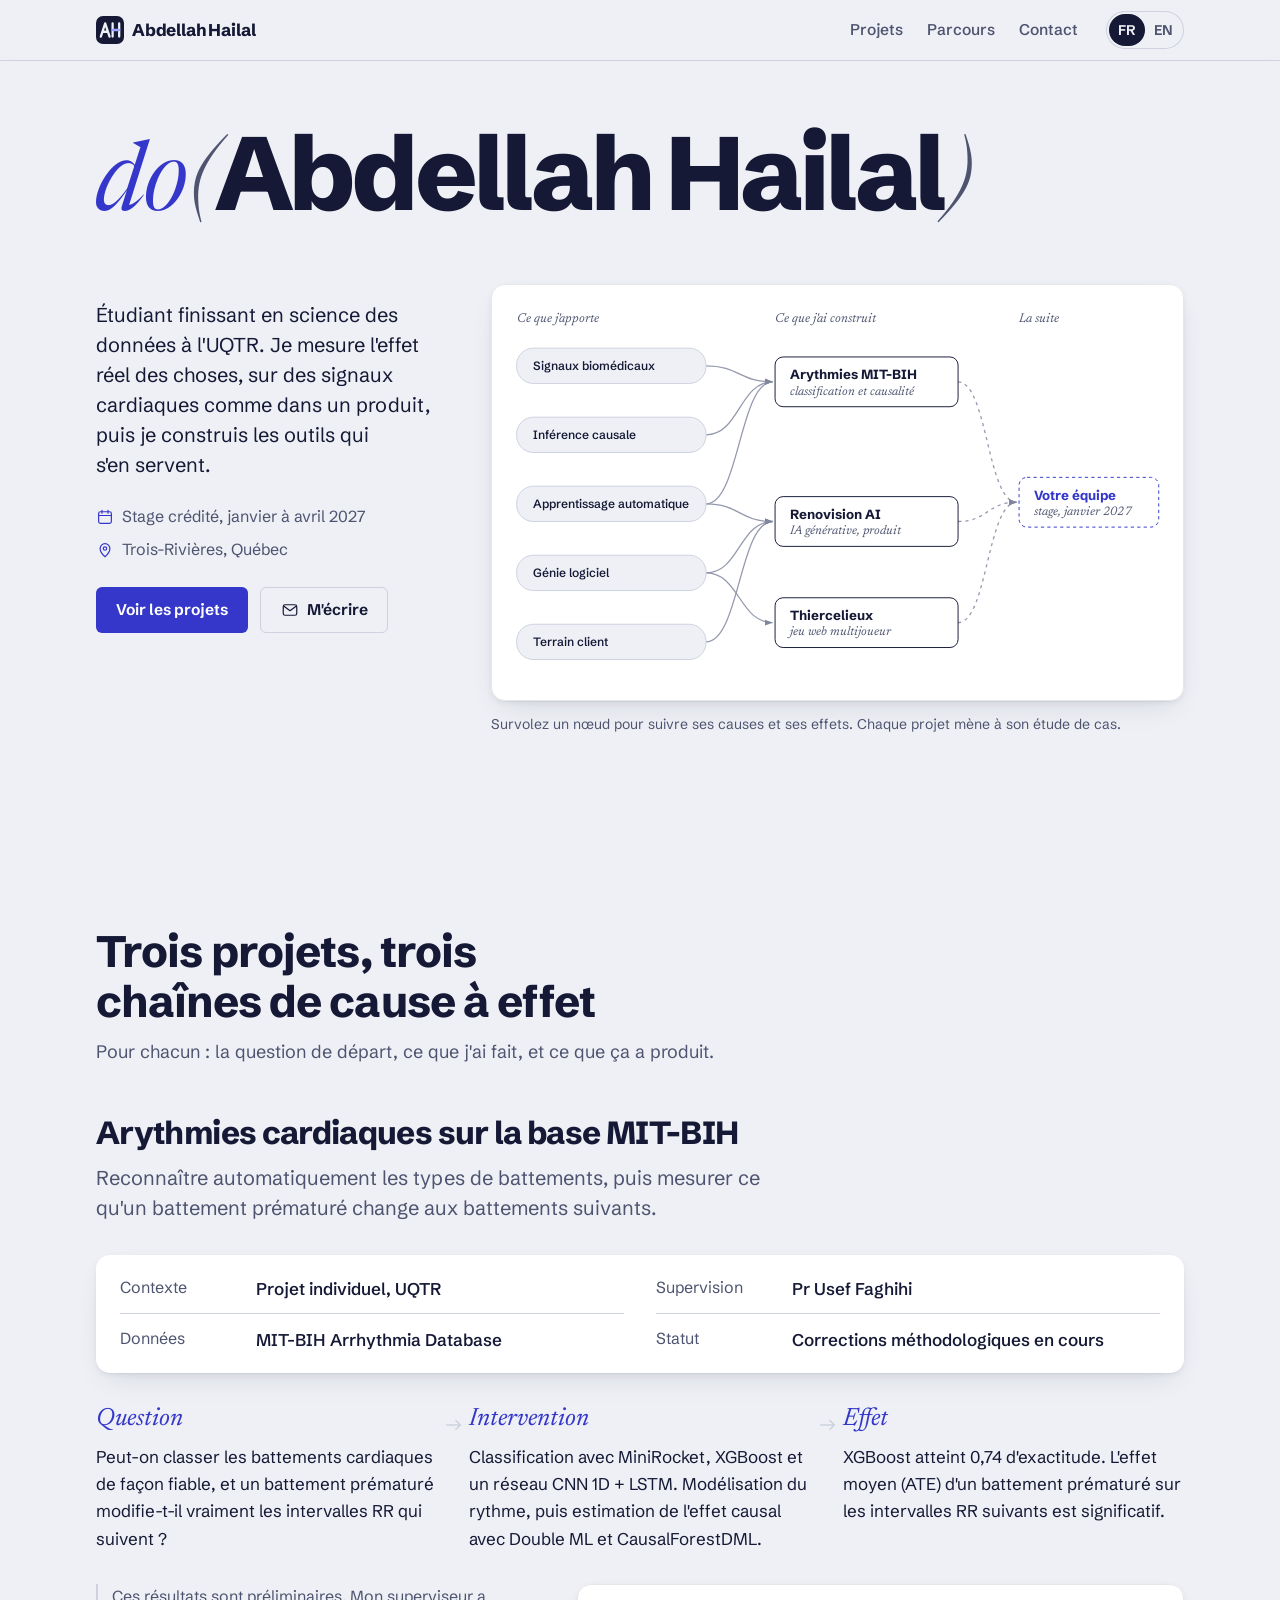
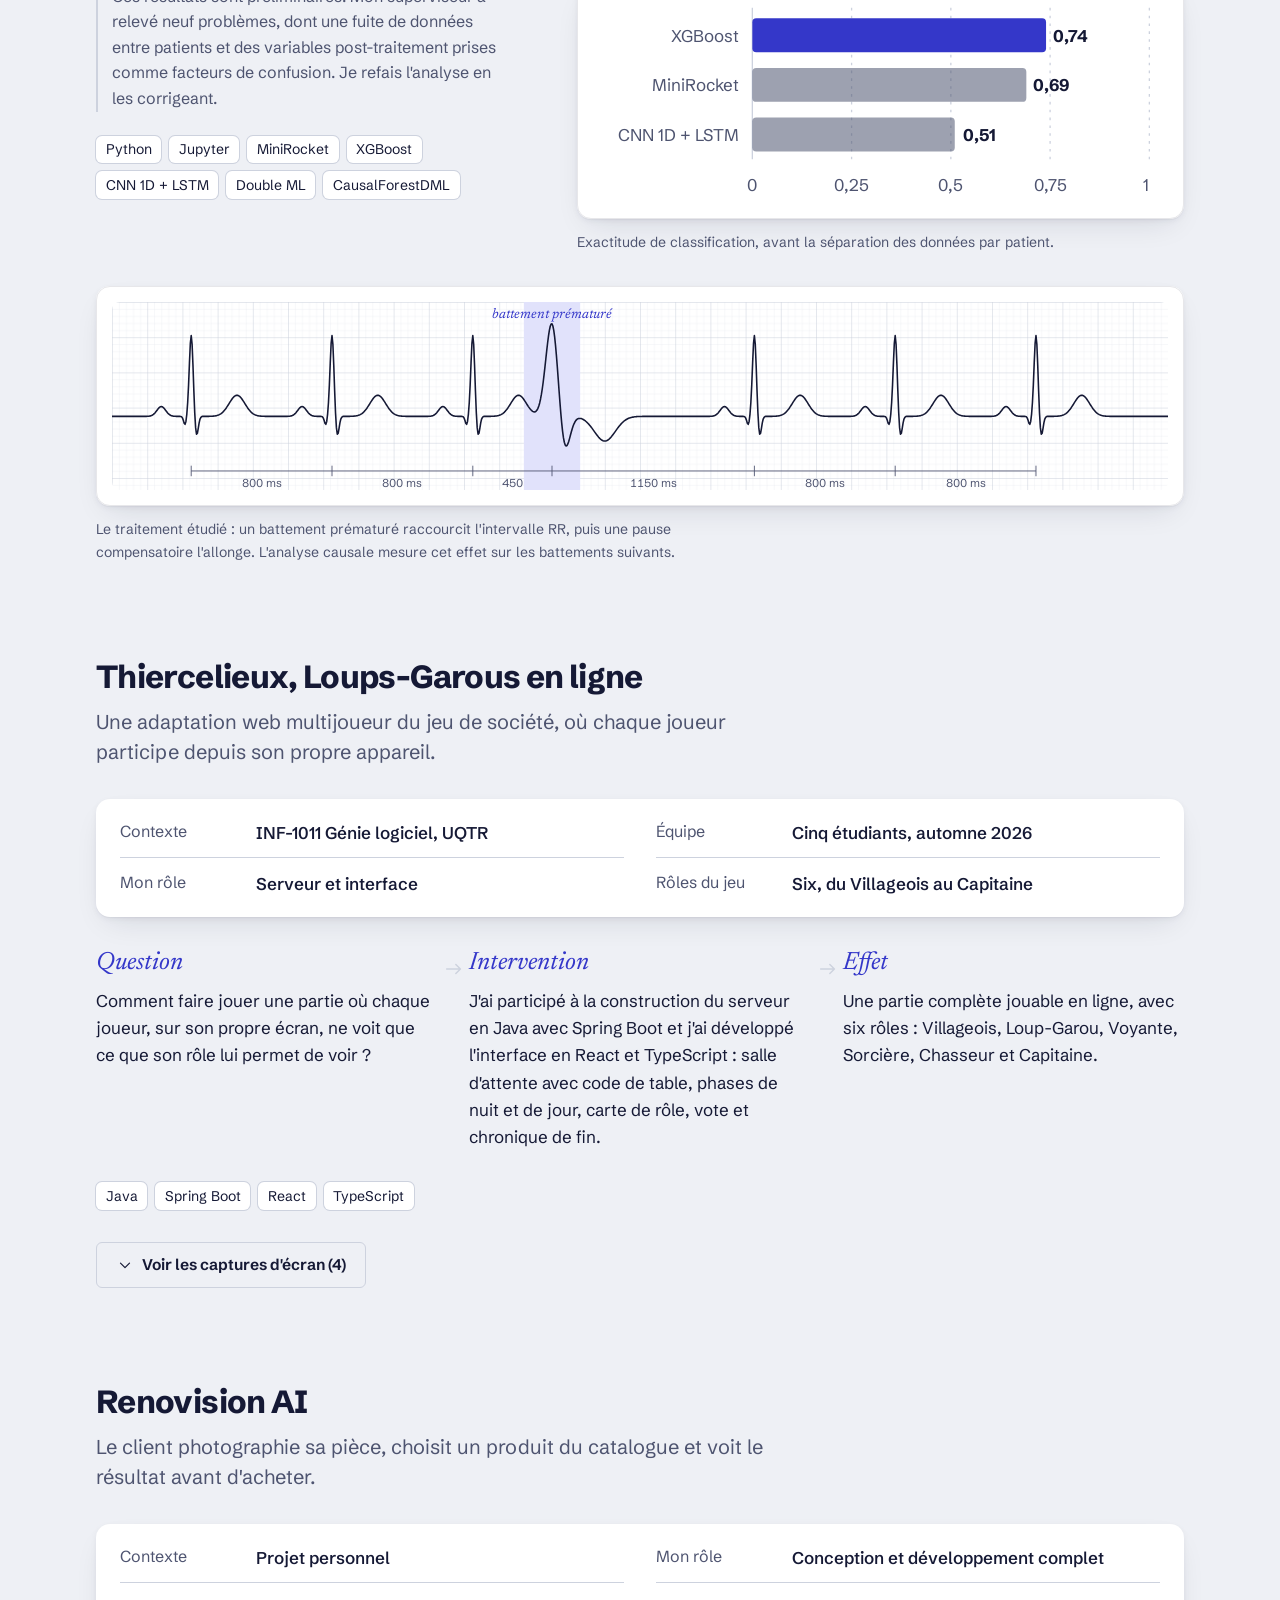
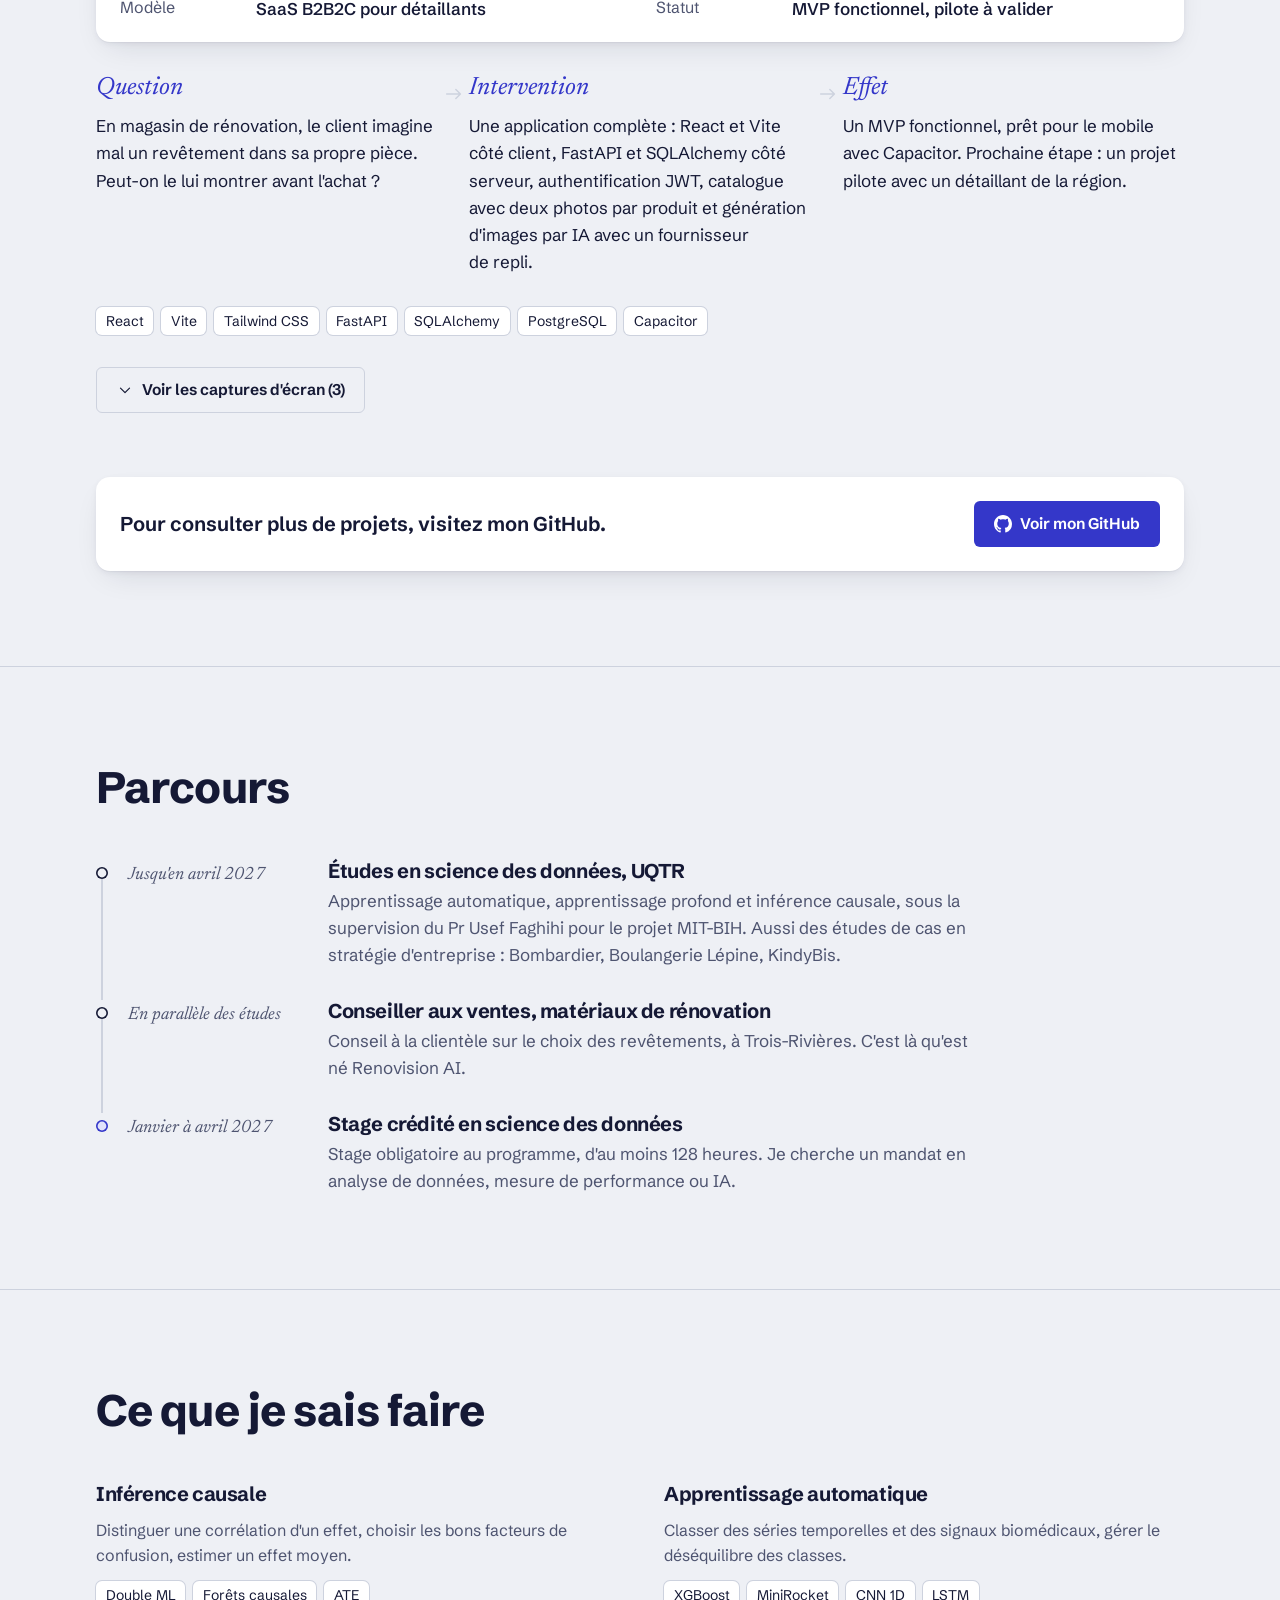
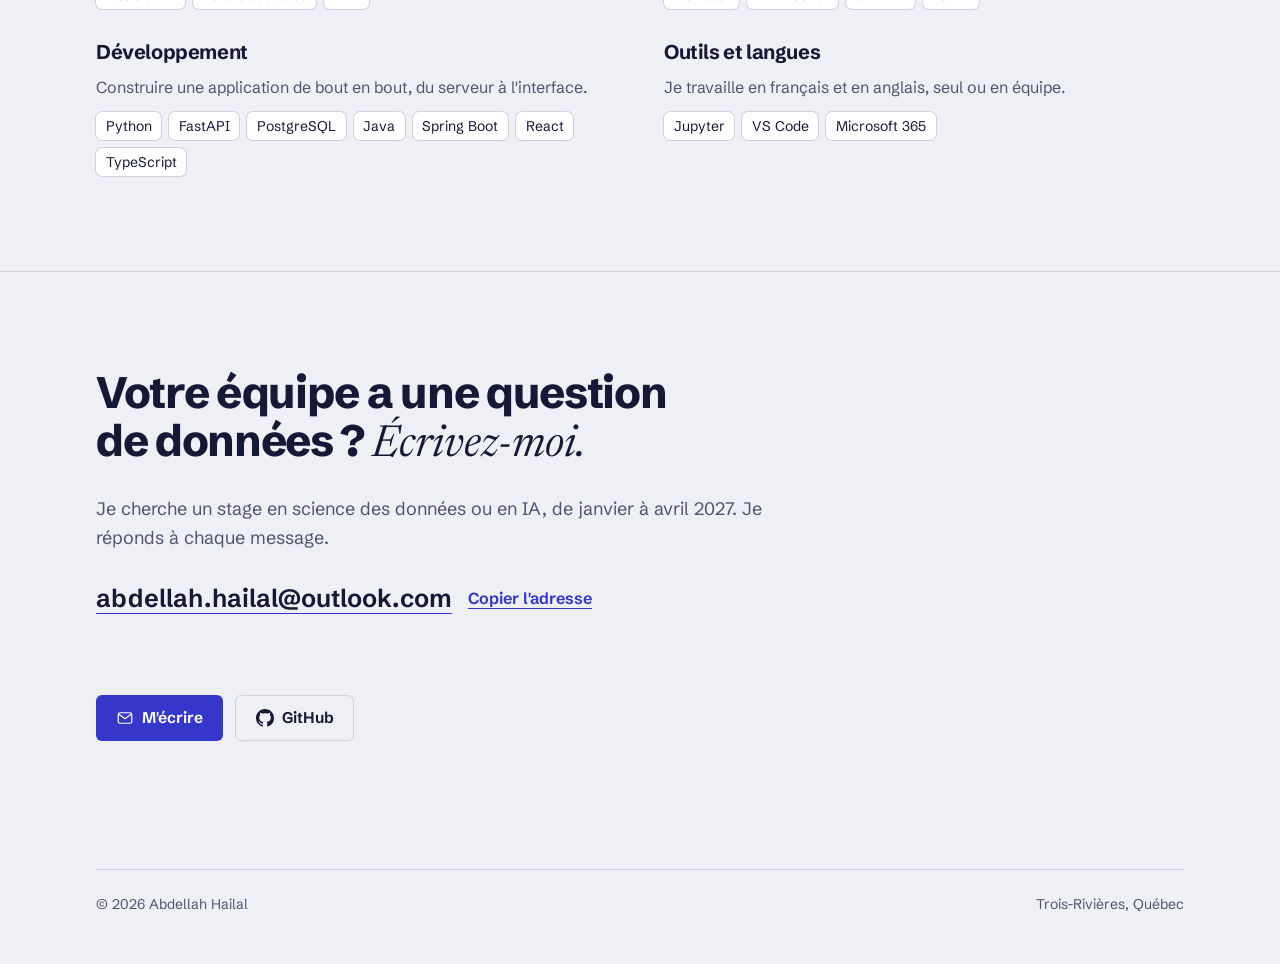
==== commit 049d3ed5: "Ajoute la version anglaise et le sélecteur FR / EN Page anglaise sous /en/, liens hreflang, plan du " ====
--- a/index.html
+++ b/index.html
@@ -7,6 +7,9 @@
   <meta name="description" content="Abdellah Hailal, étudiant finissant en science des données à l'UQTR. Classification d'arythmies cardiaques, inférence causale et applications web complètes. Disponible pour un stage de janvier à avril 2027.">
   <meta name="author" content="Abdellah Hailal">
   <link rel="canonical" href="https://hailal.com/">
+  <link rel="alternate" hreflang="fr-CA" href="https://hailal.com/">
+  <link rel="alternate" hreflang="en-CA" href="https://hailal.com/en/">
+  <link rel="alternate" hreflang="x-default" href="https://hailal.com/">
   <meta name="theme-color" content="#EEF0F5" media="(prefers-color-scheme: light)">
   <meta name="theme-color" content="#0E1022" media="(prefers-color-scheme: dark)">
   <meta property="og:type" content="profile">
@@ -45,6 +48,7 @@
         <li><a href="#projets">Projets</a></li>
         <li class="nav-extra"><a href="#parcours">Parcours</a></li>
         <li><a href="#contact">Contact</a></li>
+        <li class="lang-item"><span class="lang-switch" role="group" aria-label="Langue"><a href="./" hreflang="fr" aria-current="page">FR<span class="visually-hidden"> : version française</span></a><a href="en/" hreflang="en" lang="en">EN<span class="visually-hidden">: English version</span></a></span></li>
       </ul>
     </nav>
   </div>
--- a/assets/css/styles.css
+++ b/assets/css/styles.css
@@ -163,6 +163,16 @@
 .nav a { display: inline-flex; align-items: center; min-height: 2.75rem; padding-inline: var(--s-1); text-decoration: none; color: var(--muted); font-size: 0.9688rem; font-weight: 550; }
 .nav a:hover { color: var(--ink); text-decoration: underline; }
 .nav .nav-extra { display: none; }
+.lang-item { display: flex; align-items: center; margin-left: var(--s-2); }
+.lang-switch { display: inline-flex; align-items: center; padding: 3px; border-radius: 999px; box-shadow: inset 0 0 0 1px var(--line); }
+.nav .lang-switch a {
+  position: relative; min-height: 2rem; min-width: 2.25rem; justify-content: center; padding-inline: var(--s-2);
+  border-radius: 999px; font-size: var(--fs-14); font-weight: 650; color: var(--muted);
+  transition-property: background-color, color; transition-duration: 150ms; transition-timing-function: var(--ease-out);
+}
+.nav .lang-switch a::after { content: ""; position: absolute; inset: -6px -2px; }
+.nav .lang-switch a:hover { color: var(--ink); text-decoration: none; }
+.nav .lang-switch a[aria-current="page"] { background: var(--ink); color: var(--paper); }
 
 /* Héros */
 .hero { padding-block: var(--s-12) var(--s-16); }
@@ -412,3 +422,8 @@
 @media (max-width: 39.99rem) {
   .chart text { font-size: 17px; }
 }
+
+@media (max-width: 29.99rem) {
+  .brand span { display: none; }
+  .nav ul { gap: var(--s-1) var(--s-3); }
+}
